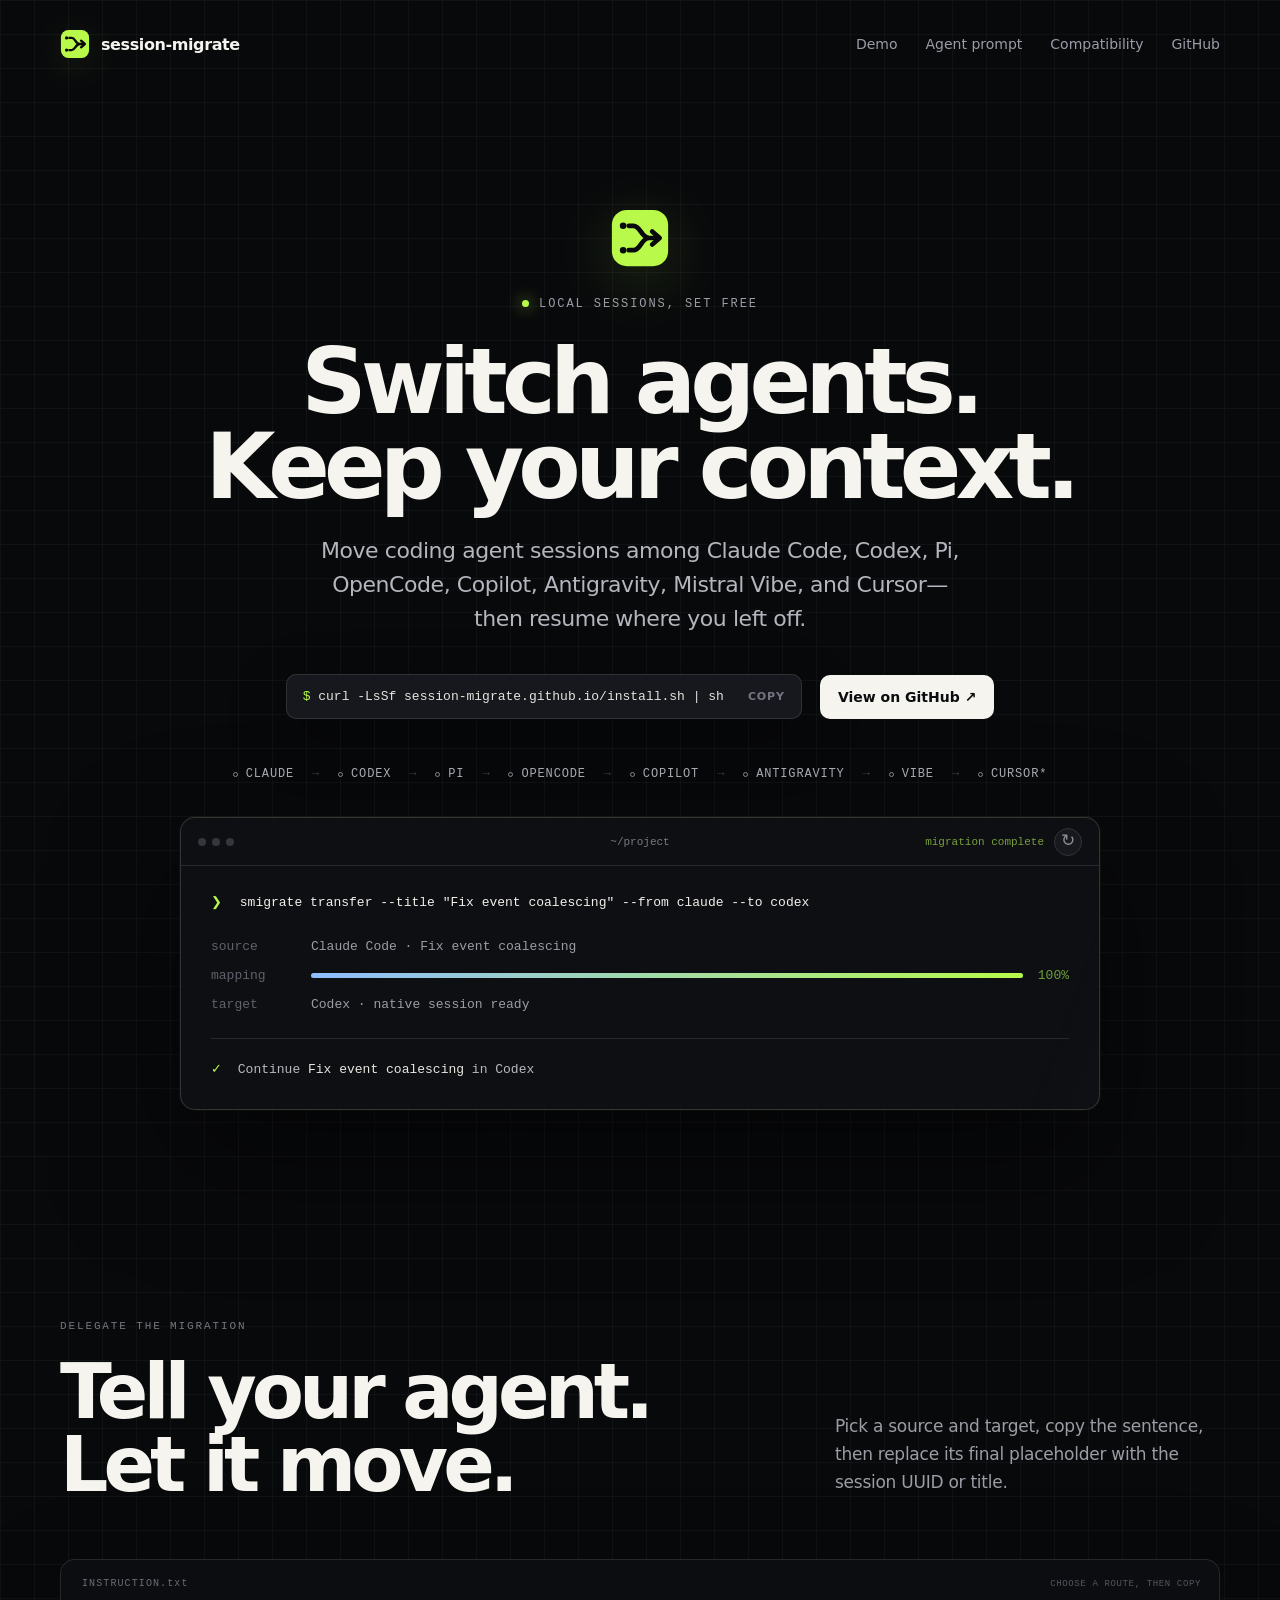
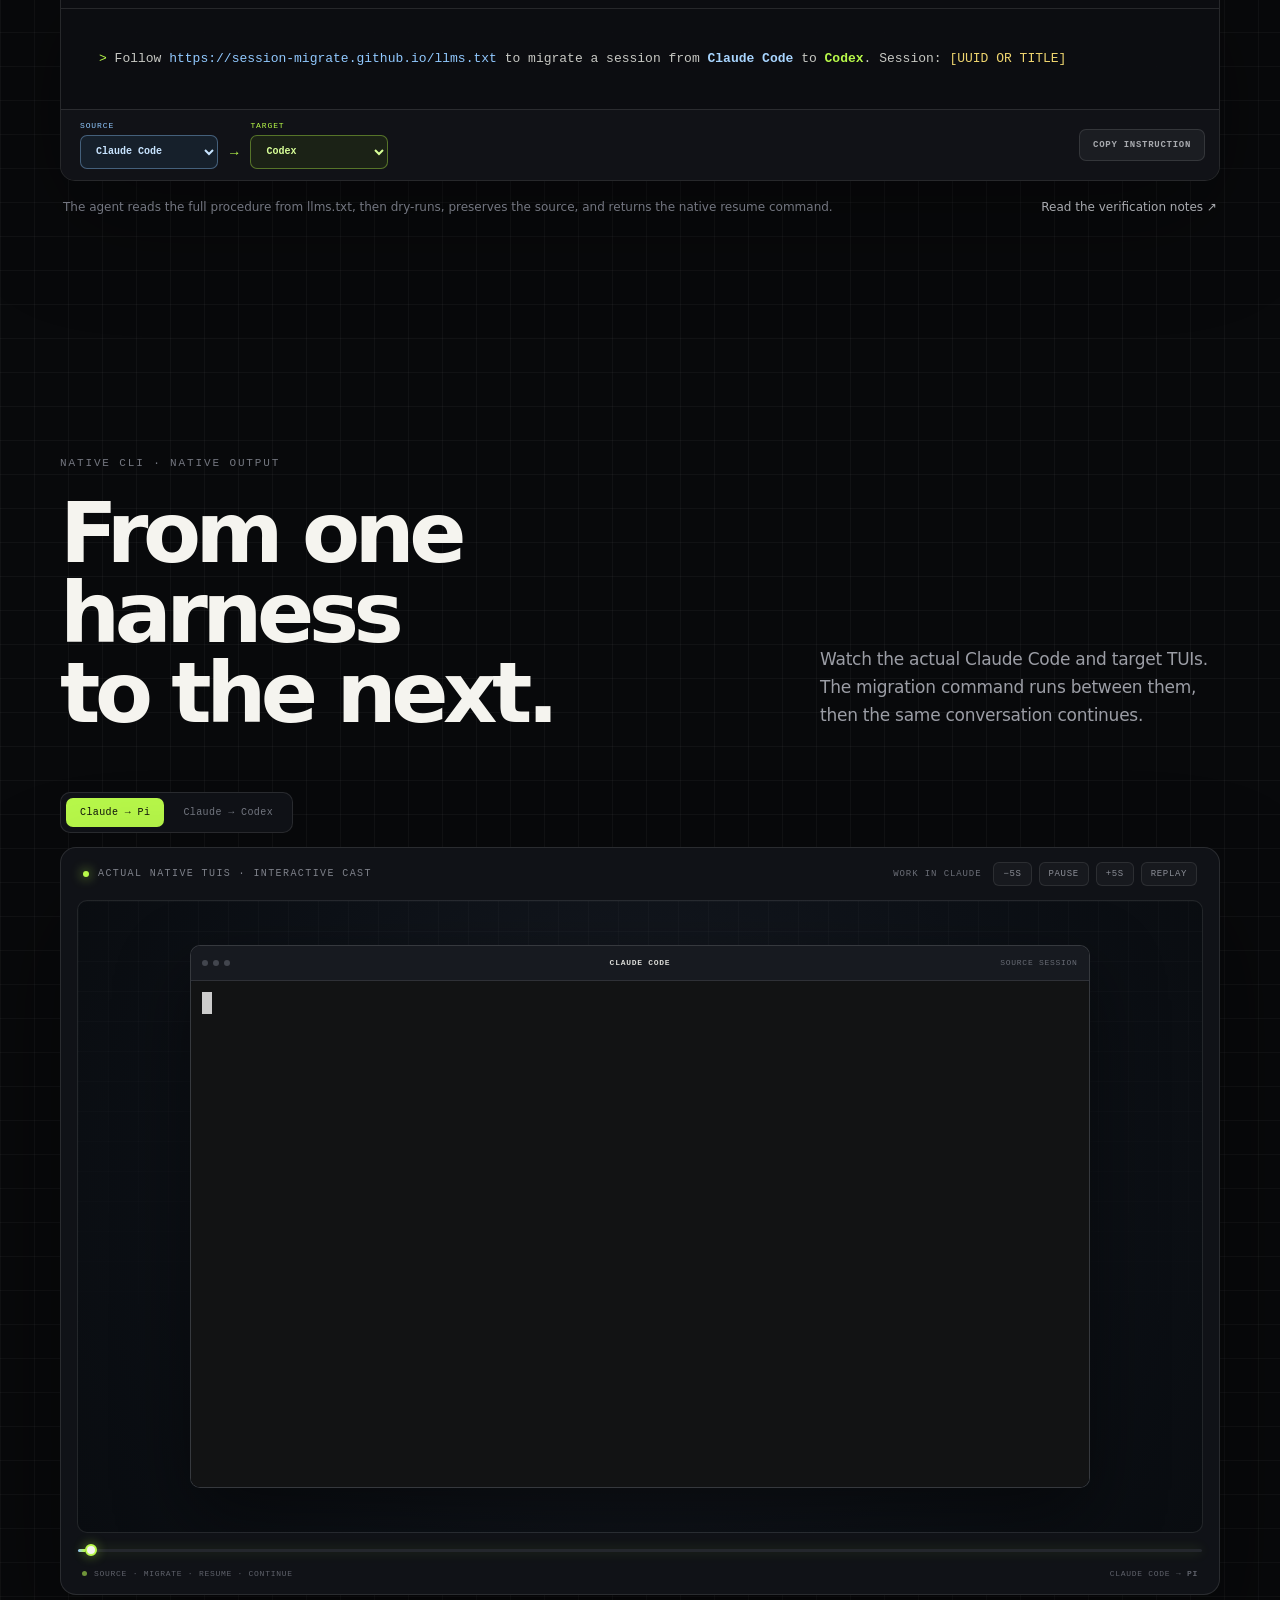
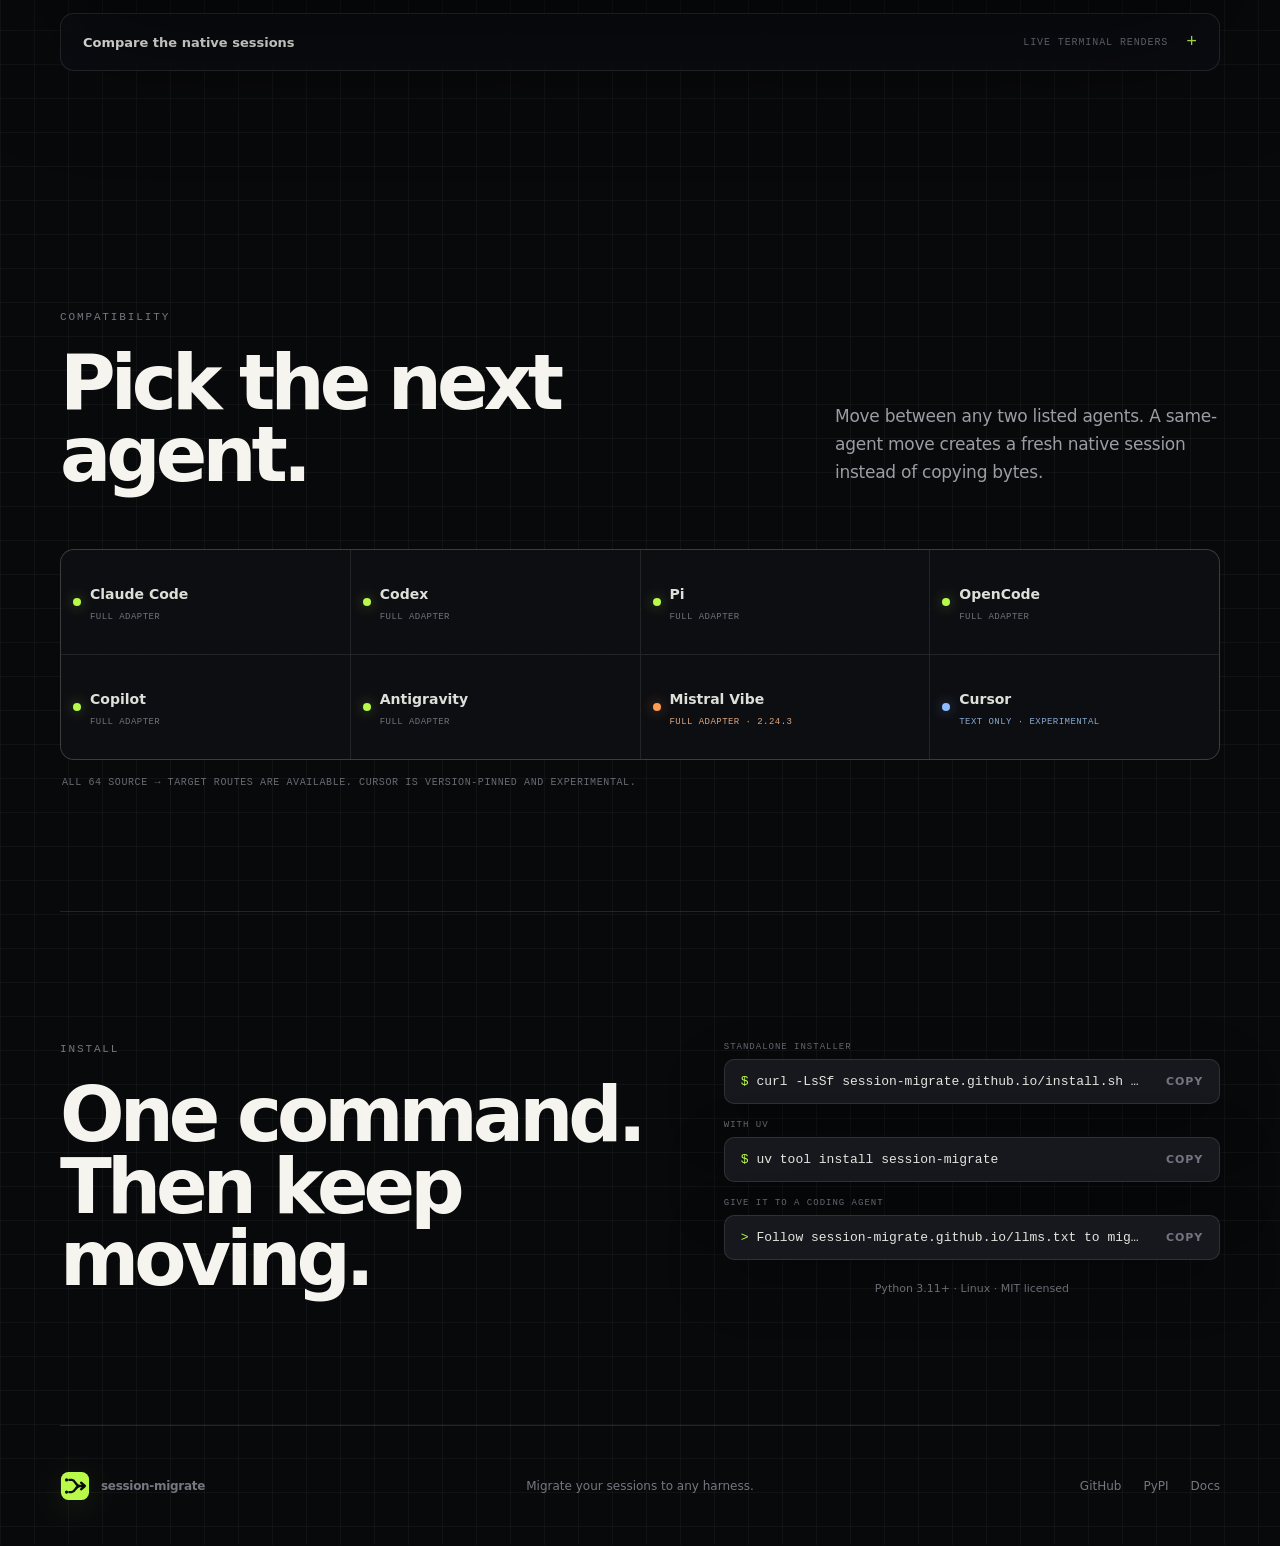
==== index.html @ 51d2fb51 "feat: replay named native migration demo" ====
<!doctype html>
<html lang="en">
  <head>
    <meta charset="utf-8">
    <meta name="viewport" content="width=device-width, initial-scale=1">
    <title>session-migrate — Migrate your sessions to any harness</title>
    <meta name="description" content="Move coding agent sessions among Claude Code, Codex, Pi, OpenCode, Copilot, Antigravity, Mistral Vibe, and Cursor.">
    <link rel="canonical" href="https://session-migrate.github.io/">
    <link rel="icon" href="/logo-mark.svg" type="image/svg+xml">
    <meta name="theme-color" content="#08090b">
    <meta property="og:type" content="website">
    <meta property="og:title" content="session-migrate — Migrate your sessions to any harness">
    <meta property="og:description" content="Move coding agent sessions among Claude Code, Codex, Pi, OpenCode, Copilot, Antigravity, Mistral Vibe, and Cursor.">
    <meta property="og:url" content="https://session-migrate.github.io/">
    <meta property="og:image" content="https://session-migrate.github.io/og-eight-harnesses.png">
    <meta property="og:image:width" content="1731">
    <meta property="og:image:height" content="909">
    <meta property="og:image:alt" content="Migrate sessions among Claude Code, Codex, Pi, OpenCode, Copilot, Antigravity, Mistral Vibe, and Cursor">
    <meta name="twitter:card" content="summary_large_image">
    <meta name="twitter:title" content="session-migrate — Migrate your sessions to any harness">
    <meta name="twitter:description" content="Move coding agent sessions among Claude Code, Codex, Pi, OpenCode, Copilot, Antigravity, Mistral Vibe, and Cursor.">
    <meta name="twitter:image" content="https://session-migrate.github.io/og-eight-harnesses.png">
    <meta name="twitter:image:alt" content="Migrate sessions among Claude Code, Codex, Pi, OpenCode, Copilot, Antigravity, Mistral Vibe, and Cursor">
    <link rel="stylesheet" href="/asciinema-player.css">
    <link rel="stylesheet" href="/styles.css">
  </head>
  <body>
    <main>
      <nav class="nav shell" aria-label="Main navigation">
        <a class="brand" href="#top" aria-label="session-migrate home"><img class="brand-mark" src="/logo-mark.svg" alt="" aria-hidden="true"><span>session-migrate</span></a>
        <div class="nav-links"><a href="#demo">Demo</a><a href="#agent-prompt">Agent prompt</a><a href="#compatibility">Compatibility</a><a href="https://github.com/xhluca/session-migrate">GitHub</a></div>
      </nav>

      <section class="hero shell" id="top">
        <img class="hero-logo" src="/logo-mark.svg" alt="" aria-hidden="true">
        <div class="eyebrow"><span></span> Local sessions, set free</div>
        <h1>Switch agents.<br>Keep your context.</h1>
        <p class="hero-copy">Move coding agent sessions among Claude Code, Codex, Pi, OpenCode, Copilot, Antigravity, Mistral Vibe, and Cursor—then resume where you left off.</p>
        <div class="hero-actions">
          <button class="copy-command" type="button" data-copy="curl -LsSf https://session-migrate.github.io/install.sh | sh"><code><span>$</span> curl -LsSf session-migrate.github.io/install.sh | sh</code><b>Copy</b></button>
          <a class="primary-link" href="https://github.com/xhluca/session-migrate">View on GitHub <span>↗</span></a>
        </div>
        <div class="agent-row" aria-label="Supported agents">
          <div class="agent"><span class="agent-dot"></span> Claude <span class="agent-arrow">→</span></div>
          <div class="agent"><span class="agent-dot"></span> Codex <span class="agent-arrow">→</span></div>
          <div class="agent"><span class="agent-dot"></span> Pi <span class="agent-arrow">→</span></div>
          <div class="agent"><span class="agent-dot"></span> OpenCode <span class="agent-arrow">→</span></div>
          <div class="agent"><span class="agent-dot"></span> Copilot <span class="agent-arrow">→</span></div>
          <div class="agent"><span class="agent-dot"></span> Antigravity <span class="agent-arrow">→</span></div>
          <div class="agent"><span class="agent-dot"></span> Vibe <span class="agent-arrow">→</span></div>
          <div class="agent"><span class="agent-dot"></span> Cursor*</div>
        </div>
        <div class="terminal" data-hero-terminal aria-label="Migrate Fix event coalescing from Claude Code to Codex">
          <div class="terminal-bar"><div class="window-dots"><i></i><i></i><i></i></div><span>~/project</span><div class="terminal-bar-actions"><span class="terminal-state">migration complete</span><button class="terminal-reset" type="button" aria-label="Replay the example migration" title="Replay" data-terminal-reset>↻</button></div></div>
          <div class="terminal-body">
            <p class="terminal-command"><span>❯</span> <i>smigrate transfer --title "Fix event coalescing" --from claude --to codex</i></p>
            <div class="terminal-output">
              <p><b>source</b><span>Claude Code · Fix event coalescing</span></p>
              <p><b>mapping</b><span class="progress"><i></i></span><em>100%</em></p>
              <p><b>target</b><span>Codex · native session ready</span></p>
            </div>
            <p class="terminal-success"><span>✓</span> Continue <strong>Fix event coalescing</strong> in Codex</p>
          </div>
        </div>
      </section>

      <section class="agent-prompt section shell" id="agent-prompt">
        <div class="section-heading horizontal"><div><p>DELEGATE THE MIGRATION</p><h2>Tell your agent.<br>Let it move.</h2></div><span>Pick a source and target, copy the sentence, then replace its final placeholder with the session UUID or title.</span></div>
        <div class="agent-prompt-card" data-agent-prompt>
          <div class="agent-prompt-bar"><span>INSTRUCTION.txt</span><em>Choose a route, then copy</em></div>
          <pre aria-live="polite"><code data-agent-prompt-output>Follow <span class="prompt-url">https://session-migrate.github.io/llms.txt</span> to migrate a session from <span class="prompt-source" data-agent-prompt-source-label>Claude Code</span> to <span class="prompt-target" data-agent-prompt-target-label>Codex</span>. Session: <span class="prompt-session">[UUID OR TITLE]</span></code></pre>
          <div class="agent-prompt-controls">
            <div class="agent-route" aria-label="Migration route">
              <label><span>Source</span><select class="source-select" data-agent-prompt-source aria-label="Source harness"><option value="claude" selected>Claude Code</option><option value="codex">Codex</option><option value="pi">Pi</option><option value="opencode">OpenCode</option><option value="copilot">Copilot</option><option value="antigravity">Antigravity</option><option value="vibe">Mistral Vibe</option><option value="cursor">Cursor</option></select></label>
              <i aria-hidden="true">→</i>
              <label><span>Target</span><select class="target-select" data-agent-prompt-target aria-label="Target harness"><option value="claude">Claude Code</option><option value="codex" selected>Codex</option><option value="pi">Pi</option><option value="opencode">OpenCode</option><option value="copilot">Copilot</option><option value="antigravity">Antigravity</option><option value="vibe">Mistral Vibe</option><option value="cursor">Cursor</option></select></label>
            </div>
            <button type="button" class="agent-prompt-copy" aria-label="Copy coding-agent instruction" data-agent-prompt-copy>Copy instruction</button>
          </div>
        </div>
        <p class="agent-prompt-note">The agent reads the full procedure from llms.txt, then dry-runs, preserves the source, and returns the native resume command.<a href="https://github.com/xhluca/session-migrate/blob/main/docs/coding-agent-instruction.md">Read the verification notes ↗</a></p>
      </section>

      <section class="section shell" id="demo">
        <div class="section-heading"><p>NATIVE CLI · NATIVE OUTPUT</p><h2>From one harness<br>to the next.</h2><span>Watch the actual Claude Code and target TUIs. The migration command runs between them, then the same conversation continues.</span></div>
        <div class="demo-target-toggle" role="group" aria-label="Choose demo target">
          <button type="button" class="is-active" aria-pressed="true" data-demo-target="pi">Claude → Pi</button>
          <button type="button" aria-pressed="false" data-demo-target="codex">Claude → Codex</button>
        </div>
        <figure class="trajectory-frame" data-target="pi" data-phase="source" data-trajectory>
          <div class="trajectory-topbar">
            <div class="trajectory-label"><i></i> ACTUAL NATIVE TUIS · INTERACTIVE CAST</div>
            <div class="trajectory-controls"><span data-demo-stage>Work in Claude</span><button type="button" data-trajectory-action="rewind" aria-label="Rewind the migration story by five seconds">−5s</button><button type="button" data-trajectory-action="pause" aria-label="Pause the migration story">Pause</button><button type="button" data-trajectory-action="forward" aria-label="Advance the migration story by five seconds">+5s</button><button type="button" data-trajectory-action="replay" aria-label="Replay the migration story">Replay</button></div>
          </div>
          <div class="handoff-viewport" aria-label="Claude Code session migrated to Pi and continued there" data-handoff-viewport>
            <div class="handoff-grid" data-phase="source" data-handoff-grid>
              <div class="native-window native-window-source">
                <div class="native-window-bar"><span class="native-window-dots"><i></i><i></i><i></i></span><b>Claude Code</b><em>source session</em></div>
                <div class="cast-mount" data-source-cast></div>
                <div class="context-limit" data-context-limit aria-live="polite"><b>Claude Code context window full</b><span>Continue this session in <i data-context-target>Pi</i></span></div>
                <div class="history-marker" data-anchored="false" aria-hidden="true"><span>shared history</span></div>
              </div>
              <div class="migration-window">
                <div class="native-window-bar"><span class="native-window-dots"><i></i><i></i><i></i></span><b>session-migrate</b><em data-migration-state>working</em></div>
                <div class="migration-body">
                  <p class="migration-command"><span>$</span> <span data-migration-command></span><i></i></p>
                  <div class="migration-output">
                    <p data-migration-scan><b>source</b><span>Claude Code session found</span></p>
                    <p data-migration-write><b>target</b><span><b data-demo-target-label>Pi</b> native session written</span></p>
                    <p class="migration-done" data-migration-done><b>✓</b><span>history continued · ready to resume</span></p>
                  </div>
                  <p class="migration-launch" data-migration-launch><span>→</span> <span data-migration-launch-command>Continue “Fix event coalescing” in Pi</span></p>
                </div>
              </div>
              <div class="native-window native-window-target">
                <div class="native-window-bar"><span class="native-window-dots"><i></i><i></i><i></i></span><b data-target-window-label>Pi</b><em>resumed session</em></div>
                <div class="cast-mount" data-target-cast></div>
                <div class="history-marker" data-anchored="false" aria-hidden="true"><span>shared history</span></div>
              </div>
              <div class="history-bridge" aria-hidden="true"><i></i><span>same history</span><i></i></div>
            </div>
          </div>
          <label class="trajectory-scrubber"><span class="sr-only">Migration story position</span><input type="range" min="0" max="50" step="0.1" value="0" aria-label="Seek through the migration story" data-trajectory-progress></label>
          <figcaption><span><i></i> source · migrate · resume · continue</span><em>Claude Code → <b data-demo-target-caption>Pi</b></em></figcaption>
        </figure>
        <details class="snapshots">
          <summary><span>Compare the native sessions</span><em>Live terminal renders</em></summary>
          <div class="snapshot-grid">
            <figure class="compare-terminal">
              <div class="native-window-bar"><span class="native-window-dots"><i></i><i></i><i></i></span><b>Claude Code</b><em>native session</em></div>
              <div class="cast-mount compare-cast" data-compare-source aria-label="Claude Code native terminal recording"></div>
              <figcaption>Before · Claude Code TUI</figcaption>
            </figure>
            <figure class="compare-terminal">
              <div class="native-window-bar"><span class="native-window-dots"><i></i><i></i><i></i></span><b data-compare-target-label>Pi</b><em>native session</em></div>
              <div class="cast-mount compare-cast" data-compare-target aria-label="Pi native terminal recording"></div>
              <figcaption data-demo-after-caption>After · Pi TUI</figcaption>
            </figure>
          </div>
        </details>
      </section>

      <section class="section shell" id="compatibility">
        <div class="section-heading horizontal"><div><p>COMPATIBILITY</p><h2>Pick the next agent.</h2></div><span>Move between any two listed agents. A same-agent move creates a fresh native session instead of copying bytes.</span></div>
        <div class="capability-list" aria-label="Supported coding agents">
          <article><i aria-hidden="true"></i><div><h3>Claude Code</h3><p>Full adapter</p></div></article>
          <article><i aria-hidden="true"></i><div><h3>Codex</h3><p>Full adapter</p></div></article>
          <article><i aria-hidden="true"></i><div><h3>Pi</h3><p>Full adapter</p></div></article>
          <article><i aria-hidden="true"></i><div><h3>OpenCode</h3><p>Full adapter</p></div></article>
          <article><i aria-hidden="true"></i><div><h3>Copilot</h3><p>Full adapter</p></div></article>
          <article><i aria-hidden="true"></i><div><h3>Antigravity</h3><p>Full adapter</p></div></article>
          <article class="vibe"><i aria-hidden="true"></i><div><h3>Mistral Vibe</h3><p>Full adapter · 2.24.3</p></div></article>
          <article class="experimental"><i aria-hidden="true"></i><div><h3>Cursor</h3><p>Text only · experimental</p></div></article>
        </div>
        <p class="capability-note">All 64 source → target routes are available. Cursor is version-pinned and experimental.</p>
      </section>

      <section class="install section shell" id="install">
        <div><p>INSTALL</p><h2>One command.<br>Then keep moving.</h2></div>
        <div class="install-commands">
          <div class="install-choice"><span>Standalone installer</span><button class="copy-command" type="button" data-copy="curl -LsSf https://session-migrate.github.io/install.sh | sh"><code><span>$</span> curl -LsSf session-migrate.github.io/install.sh | sh</code><b>Copy</b></button></div>
          <div class="install-choice"><span>With uv</span><button class="copy-command" type="button" data-copy="uv tool install session-migrate"><code><span>$</span> uv tool install session-migrate</code><b>Copy</b></button></div>
          <div class="install-choice"><span>Give it to a coding agent</span><button class="copy-command" type="button" data-copy="Follow https://session-migrate.github.io/llms.txt to migrate my session."><code><span>&gt;</span> Follow session-migrate.github.io/llms.txt to migrate my session.</code><b>Copy</b></button></div>
          <small>Python 3.11+ · Linux · MIT licensed</small>
        </div>
      </section>

      <footer class="footer shell"><a class="brand" href="#top"><img class="brand-mark" src="/logo-mark.svg" alt="" aria-hidden="true"><span>session-migrate</span></a><p>Migrate your sessions to any harness.</p><div><a href="https://github.com/xhluca/session-migrate">GitHub</a><a href="https://pypi.org/project/session-migrate/">PyPI</a><a href="https://github.com/xhluca/session-migrate/tree/main/docs">Docs</a></div></footer>
    </main>
    <script src="/asciinema-player.min.js" defer></script>
    <script src="/script.js" defer></script>
  </body>
</html>
---- asciinema-player.css ----
.ap-default-term-ff {
  --term-font-family: "Cascadia Code", "Source Code Pro", Menlo, Consolas, "DejaVu Sans Mono", monospace, "Symbols Nerd Font";
}
div.ap-wrapper {
  outline: none;
  height: 100%;
  display: flex;
  justify-content: center;
}
div.ap-wrapper .title-bar {
  display: none;
  top: -78px;
  transition: top 0.15s linear;
  position: absolute;
  left: 0;
  right: 0;
  box-sizing: content-box;
  font-size: 20px;
  line-height: 1em;
  padding: 15px;
  font-family: sans-serif;
  color: white;
  background-color: rgba(0, 0, 0, 0.8);
}
div.ap-wrapper .title-bar img {
  vertical-align: middle;
  height: 48px;
  margin-right: 16px;
}
div.ap-wrapper .title-bar a {
  color: white;
  text-decoration: underline;
}
div.ap-wrapper .title-bar a:hover {
  text-decoration: none;
}
div.ap-wrapper:fullscreen {
  background-color: #000;
  width: 100%;
  align-items: center;
}
div.ap-wrapper:fullscreen .title-bar {
  display: initial;
}
div.ap-wrapper:fullscreen.hud .title-bar {
  top: 0;
}
div.ap-wrapper div.ap-player {
  text-align: left;
  display: inline-block;
  padding: 0px;
  position: relative;
  box-sizing: content-box;
  overflow: hidden;
  max-width: 100%;
  border-radius: 4px;
  font-size: 15px;
  background-color: var(--term-color-background);
}
.ap-player {
  --term-color-foreground: #ffffff;
  --term-color-background: #000000;
  --term-color-0: var(--term-color-foreground);
  --term-color-1: var(--term-color-foreground);
  --term-color-2: var(--term-color-foreground);
  --term-color-3: var(--term-color-foreground);
  --term-color-4: var(--term-color-foreground);
  --term-color-5: var(--term-color-foreground);
  --term-color-6: var(--term-color-foreground);
  --term-color-7: var(--term-color-foreground);
  --term-color-8: var(--term-color-0);
  --term-color-9: var(--term-color-1);
  --term-color-10: var(--term-color-2);
  --term-color-11: var(--term-color-3);
  --term-color-12: var(--term-color-4);
  --term-color-13: var(--term-color-5);
  --term-color-14: var(--term-color-6);
  --term-color-15: var(--term-color-7);
}
div.ap-term {
  position: relative;
  font-family: var(--term-font-family);
  border-width: 0.75em;
  border-radius: 0;
  border-style: solid;
  border-color: var(--term-color-background);
  box-sizing: content-box;
}
div.ap-term canvas {
  position: absolute;
  inset: 0;
  display: block;
  width: 100%;
  height: 100%;
}
div.ap-term svg.ap-term-symbols {
  position: absolute;
  inset: 0;
  display: block;
  width: 100%;
  height: 100%;
  overflow: hidden;
  pointer-events: none;
}
div.ap-term svg.ap-term-symbols use {
  color: var(--term-color-foreground);
}
div.ap-term svg.ap-term-symbols:not(.ap-blink) .ap-blink {
  opacity: 0;
}
div.ap-term pre.ap-term-text {
  position: absolute;
  inset: 0;
  box-sizing: content-box;
  overflow: hidden;
  padding: 0;
  margin: 0px;
  display: block;
  white-space: pre;
  word-wrap: normal;
  word-break: normal;
  cursor: text;
  color: var(--term-color-foreground);
  outline: none;
  line-height: var(--term-line-height);
  font-family: inherit;
  font-size: inherit;
  font-variant-ligatures: none;
  border: 0;
  border-radius: 0;
  background-color: transparent !important;
}
pre.ap-term-text .ap-line {
  display: block;
  width: 100%;
  height: var(--term-line-height);
  position: absolute;
  top: calc(100% * var(--row) / var(--term-rows));
  letter-spacing: normal;
  overflow: hidden;
}
pre.ap-term-text .ap-line span {
  position: absolute;
  left: calc(100% * var(--offset) / var(--term-cols));
  padding: 0;
  display: inline-block;
  height: 100%;
}
pre.ap-term-text:not(.ap-blink) .ap-line .ap-blink {
  color: transparent;
  border-color: transparent;
}
pre.ap-term-text .ap-bold {
  font-weight: bold;
}
pre.ap-term-text .ap-faint {
  opacity: 0.5;
}
pre.ap-term-text .ap-underline {
  text-decoration: underline;
}
pre.ap-term-text .ap-italic {
  font-style: italic;
}
pre.ap-term-text .ap-strike {
  text-decoration: line-through;
}
.ap-line span {
  color: var(--term-color-foreground);
}
div.ap-player div.ap-control-bar {
  width: 100%;
  height: 32px;
  display: flex;
  justify-content: space-between;
  align-items: stretch;
  color: var(--term-color-foreground);
  box-sizing: content-box;
  line-height: 1;
  position: absolute;
  bottom: 0;
  left: 0;
  opacity: 0;
  transition: opacity 0.15s linear;
  user-select: none;
  border-top: 2px solid color-mix(in oklab, var(--term-color-background) 80%, var(--term-color-foreground));
  z-index: 30;
}
div.ap-player div.ap-control-bar * {
  box-sizing: inherit;
}
div.ap-control-bar svg.ap-icon path {
  fill: var(--term-color-foreground);
}
div.ap-control-bar button.ap-button {
  display: flex;
  flex: 0 0 auto;
  cursor: pointer;
  appearance: none;
  -webkit-appearance: none;
  background: transparent;
  border: 0;
  margin: 0;
  padding: 0;
  color: inherit;
  font: inherit;
  line-height: inherit;
}
div.ap-control-bar button.ap-playback-button {
  width: 12px;
  height: 12px;
  padding: 10px;
  margin: 0 0 0 2px;
}
div.ap-control-bar button.ap-playback-button svg {
  height: 12px;
  width: 12px;
}
div.ap-control-bar span.ap-timer {
  display: flex;
  flex: 0 0 auto;
  min-width: 50px;
  margin: 0 10px;
  height: 100%;
  text-align: center;
  font-size: 13px;
  line-height: 100%;
  cursor: default;
}
div.ap-control-bar span.ap-timer span {
  font-family: var(--term-font-family);
  font-size: inherit;
  font-weight: 600;
  margin: auto;
}
div.ap-control-bar span.ap-timer .ap-time-remaining {
  display: none;
}
div.ap-control-bar span.ap-timer:hover .ap-time-elapsed {
  display: none;
}
div.ap-control-bar span.ap-timer:hover .ap-time-remaining {
  display: flex;
}
div.ap-control-bar .ap-progressbar {
  display: block;
  flex: 1 1 auto;
  height: 100%;
  padding: 0 10px;
}
div.ap-control-bar .ap-progressbar .ap-bar {
  display: block;
  position: relative;
  cursor: default;
  height: 100%;
  font-size: 0;
}
div.ap-control-bar .ap-progressbar .ap-bar .ap-gutter {
  display: block;
  position: absolute;
  top: 15px;
  left: 0;
  right: 0;
  height: 3px;
}
div.ap-control-bar .ap-progressbar .ap-bar .ap-gutter-empty {
  background-color: color-mix(in oklab, var(--term-color-foreground) 20%, var(--term-color-background));
}
div.ap-control-bar .ap-progressbar .ap-bar .ap-gutter-full {
  width: 100%;
  transform-origin: left center;
  background-color: var(--term-color-foreground);
  border-radius: 3px;
}
div.ap-control-bar.ap-seekable .ap-progressbar .ap-bar {
  cursor: pointer;
}
div.ap-control-bar button.ap-fullscreen-button {
  width: 14px;
  height: 14px;
  padding: 9px;
  margin: 0 2px 0 4px;
}
div.ap-control-bar button.ap-fullscreen-button svg {
  width: 14px;
  height: 14px;
}
div.ap-control-bar button.ap-fullscreen-button svg.ap-icon-fullscreen-on {
  display: inline;
}
div.ap-control-bar button.ap-fullscreen-button svg.ap-icon-fullscreen-off {
  display: none;
}
div.ap-control-bar button.ap-fullscreen-button .ap-tooltip {
  right: 5px;
  left: initial;
  transform: none;
}
div.ap-control-bar button.ap-kbd-button {
  height: 14px;
  padding: 9px;
  margin: 0 0 0 4px;
}
div.ap-control-bar button.ap-kbd-button svg {
  width: 26px;
  height: 14px;
}
div.ap-control-bar button.ap-kbd-button .ap-tooltip {
  right: 5px;
  left: initial;
  transform: none;
}
div.ap-control-bar button.ap-speaker-button {
  width: 19px;
  padding: 6px 9px;
  margin: 0 0 0 4px;
  position: relative;
}
div.ap-control-bar button.ap-speaker-button svg {
  width: 19px;
}
div.ap-control-bar button.ap-speaker-button .ap-tooltip {
  left: -50%;
  transform: none;
}
div.ap-wrapper.ap-hud .ap-control-bar {
  opacity: 1;
}
div.ap-wrapper:fullscreen button.ap-fullscreen-button svg.ap-icon-fullscreen-on {
  display: none;
}
div.ap-wrapper:fullscreen button.ap-fullscreen-button svg.ap-icon-fullscreen-off {
  display: inline;
}
span.ap-progressbar span.ap-marker-container {
  display: block;
  top: 0;
  bottom: 0;
  width: 21px;
  position: absolute;
  margin-left: -10px;
}
span.ap-marker-container span.ap-marker {
  display: block;
  top: 13px;
  bottom: 12px;
  left: 7px;
  right: 7px;
  background-color: color-mix(in oklab, var(--term-color-foreground) 33%, var(--term-color-background));
  position: absolute;
  transition: top 0.1s, bottom 0.1s, left 0.1s, right 0.1s, background-color 0.1s;
  border-radius: 50%;
}
span.ap-marker-container span.ap-marker.ap-marker-past {
  background-color: var(--term-color-foreground);
}
span.ap-marker-container span.ap-marker:hover,
span.ap-marker-container:hover span.ap-marker {
  background-color: var(--term-color-foreground);
  top: 11px;
  bottom: 10px;
  left: 5px;
  right: 5px;
}
.ap-tooltip-container span.ap-tooltip {
  visibility: hidden;
  background-color: var(--term-color-foreground);
  color: var(--term-color-background);
  font-family: var(--term-font-family);
  font-weight: bold;
  text-align: center;
  padding: 0 0.5em;
  border-radius: 4px;
  position: absolute;
  z-index: 1;
  white-space: nowrap;
  /* Prevents the text from wrapping and makes sure the tooltip width adapts to the text length */
  font-size: 13px;
  line-height: 2em;
  bottom: 100%;
  left: 50%;
  transform: translateX(-50%);
}
.ap-tooltip-container:hover span.ap-tooltip {
  visibility: visible;
}
.ap-player .ap-overlay {
  z-index: 10;
  background-repeat: no-repeat;
  background-position: center;
  position: absolute;
  top: 0;
  left: 0;
  right: 0;
  bottom: 0;
  display: flex;
  justify-content: center;
  align-items: center;
}
.ap-player .ap-overlay-start {
  cursor: pointer;
}
.ap-player .ap-overlay-start .ap-play-button {
  font-size: 0px;
  position: absolute;
  left: 0;
  top: 0;
  right: 0;
  bottom: 0;
  text-align: center;
  color: white;
  height: 80px;
  max-height: 66%;
  margin: auto;
}
.ap-player .ap-overlay-start .ap-play-button div {
  height: 100%;
}
.ap-player .ap-overlay-start .ap-play-button div span {
  height: 100%;
  display: block;
}
.ap-player .ap-overlay-start .ap-play-button div span svg {
  height: 100%;
  display: inline-block;
}
.ap-player .ap-overlay-start .ap-play-button svg {
  filter: drop-shadow(0px 0px 5px rgba(0, 0, 0, 0.4));
}
.ap-player .ap-overlay-loading .ap-loader {
  width: 48px;
  height: 48px;
  border-radius: 50%;
  display: inline-block;
  position: relative;
  border: 10px solid;
  border-color: rgba(255, 255, 255, 0.3) rgba(255, 255, 255, 0.5) rgba(255, 255, 255, 0.7) #ffffff;
  border-color: color-mix(in srgb, var(--term-color-foreground) 30%, var(--term-color-background)) color-mix(in srgb, var(--term-color-foreground) 50%, var(--term-color-background)) color-mix(in srgb, var(--term-color-foreground) 70%, var(--term-color-background)) color-mix(in srgb, var(--term-color-foreground) 100%, var(--term-color-background));
  box-sizing: border-box;
  animation: ap-loader-rotation 1s linear infinite;
}
.ap-player .ap-overlay-info {
  background-color: var(--term-color-background);
}
.ap-player .ap-overlay-info span {
  font-family: var(--term-font-family);
  font-size: 2em;
  font-weight: bold;
  color: var(--term-color-background);
  background-color: var(--term-color-foreground);
  padding: 0.5em 0.75em;
  text-transform: uppercase;
}
.ap-player .ap-overlay-keystrokes {
  position: absolute;
  top: auto;
  left: auto;
  right: 20px;
  bottom: var(--ap-keystrokes-bottom);
  z-index: 20;
  width: auto;
  height: auto;
  font-size: 18px;
  text-align: right;
  padding: 0;
  display: flex;
  justify-content: flex-end;
  align-items: center;
  gap: 0.35em;
  pointer-events: none;
}
.ap-player .ap-overlay-keystrokes .ap-keystroke-pill {
  font-family: var(--term-font-family);
  font-size: inherit;
  opacity: 1;
  transition: opacity 80ms ease;
}
.ap-player .ap-overlay-keystrokes .ap-keystroke-pill kbd {
  display: inline-flex;
  justify-content: center;
  min-width: 1.2em;
  color: var(--term-color-background);
  background-color: var(--term-color-foreground);
  padding: 0.3em 0.5em;
  border-radius: 0.2em;
  font-family: inherit;
  font-size: 0.85em;
  font-weight: 600;
  border: none;
  margin: 0;
}
.ap-player .ap-overlay-keystrokes .ap-keystroke-pill.fading {
  opacity: 0;
  transition: opacity 700ms ease;
}
.ap-player .ap-overlay-help {
  background-color: rgba(0, 0, 0, 0.8);
  container-type: inline-size;
}
.ap-player .ap-overlay-help > div {
  font-family: var(--term-font-family);
  max-width: 85%;
  max-height: 85%;
  font-size: 18px;
  color: var(--term-color-foreground);
  box-sizing: border-box;
  margin-bottom: 32px;
}
.ap-player .ap-overlay-help > div div {
  padding: calc(min(4cqw, 40px));
  font-size: calc(min(1.9cqw, 18px));
  background-color: var(--term-color-background);
  border: 1px solid color-mix(in oklab, var(--term-color-background) 90%, var(--term-color-foreground));
  border-radius: 6px;
}
.ap-player .ap-overlay-help > div div p {
  font-weight: bold;
  margin: 0 0 2em 0;
}
.ap-player .ap-overlay-help > div div ul {
  list-style: none;
  padding: 0;
}
.ap-player .ap-overlay-help > div div ul li {
  margin: 0 0 0.75em 0;
}
.ap-player .ap-overlay-help > div div kbd {
  color: var(--term-color-background);
  background-color: var(--term-color-foreground);
  padding: 0.2em 0.5em;
  border-radius: 0.2em;
  font-family: inherit;
  font-size: 0.85em;
  border: none;
  margin: 0;
}
.ap-player .ap-overlay-error span {
  font-size: 8em;
}
.ap-player .slide-enter-active {
  transition: opacity 0.2s;
}
.ap-player .slide-enter-active.ap-was-playing {
  transition: top 0.2s ease-out, opacity 0.2s;
}
.ap-player .slide-exit-active {
  transition: top 0.2s ease-in, opacity 0.2s;
}
.ap-player .slide-enter {
  top: -50%;
  opacity: 0;
}
.ap-player .slide-enter-to {
  top: 0%;
}
.ap-player .slide-enter,
.ap-player .slide-enter-to,
.ap-player .slide-exit,
.ap-player .slide-exit-to {
  bottom: auto;
  height: 100%;
}
.ap-player .slide-exit {
  top: 0%;
}
.ap-player .slide-exit-to {
  top: -50%;
  opacity: 0;
}
@keyframes ap-loader-rotation {
  0% {
    transform: rotate(0deg);
  }
  100% {
    transform: rotate(360deg);
  }
}
.asciinema-player-theme-asciinema {
  --term-color-foreground: #cccccc;
  --term-color-background: #121314;
  --term-color-0: #000000;
  --term-color-1: #dd3c69;
  --term-color-2: #4ebf22;
  --term-color-3: #ddaf3c;
  --term-color-4: #26b0d7;
  --term-color-5: #b954e1;
  --term-color-6: #54e1b9;
  --term-color-7: #d9d9d9;
  --term-color-8: #4d4d4d;
  --term-color-9: #dd3c69;
  --term-color-10: #4ebf22;
  --term-color-11: #ddaf3c;
  --term-color-12: #26b0d7;
  --term-color-13: #b954e1;
  --term-color-14: #54e1b9;
  --term-color-15: #ffffff;
}
/*
  Based on Dracula: https://draculatheme.com
 */
.asciinema-player-theme-dracula {
  --term-color-foreground: #f8f8f2;
  --term-color-background: #282a36;
  --term-color-0: #21222c;
  --term-color-1: #ff5555;
  --term-color-2: #50fa7b;
  --term-color-3: #f1fa8c;
  --term-color-4: #bd93f9;
  --term-color-5: #ff79c6;
  --term-color-6: #8be9fd;
  --term-color-7: #f8f8f2;
  --term-color-8: #6272a4;
  --term-color-9: #ff6e6e;
  --term-color-10: #69ff94;
  --term-color-11: #ffffa5;
  --term-color-12: #d6acff;
  --term-color-13: #ff92df;
  --term-color-14: #a4ffff;
  --term-color-15: #ffffff;
}
/* Based on Monokai from base16 collection - https://github.com/chriskempson/base16 */
.asciinema-player-theme-monokai {
  --term-color-foreground: #f8f8f2;
  --term-color-background: #272822;
  --term-color-0: #272822;
  --term-color-1: #f92672;
  --term-color-2: #a6e22e;
  --term-color-3: #f4bf75;
  --term-color-4: #66d9ef;
  --term-color-5: #ae81ff;
  --term-color-6: #a1efe4;
  --term-color-7: #f8f8f2;
  --term-color-8: #75715e;
  --term-color-15: #f9f8f5;
}
/*
  Based on Nord: https://github.com/arcticicestudio/nord
  Via: https://github.com/neilotoole/asciinema-theme-nord
 */
.asciinema-player-theme-nord {
  --term-color-foreground: #eceff4;
  --term-color-background: #2e3440;
  --term-color-0: #3b4252;
  --term-color-1: #bf616a;
  --term-color-2: #a3be8c;
  --term-color-3: #ebcb8b;
  --term-color-4: #81a1c1;
  --term-color-5: #b48ead;
  --term-color-6: #88c0d0;
  --term-color-7: #eceff4;
}
.asciinema-player-theme-seti {
  --term-color-foreground: #cacecd;
  --term-color-background: #111213;
  --term-color-0: #323232;
  --term-color-1: #c22832;
  --term-color-2: #8ec43d;
  --term-color-3: #e0c64f;
  --term-color-4: #43a5d5;
  --term-color-5: #8b57b5;
  --term-color-6: #8ec43d;
  --term-color-7: #eeeeee;
  --term-color-15: #ffffff;
}
/*
  Based on Solarized Dark: https://ethanschoonover.com/solarized/
 */
.asciinema-player-theme-solarized-dark {
  --term-color-foreground: #839496;
  --term-color-background: #002b36;
  --term-color-0: #073642;
  --term-color-1: #dc322f;
  --term-color-2: #859900;
  --term-color-3: #b58900;
  --term-color-4: #268bd2;
  --term-color-5: #d33682;
  --term-color-6: #2aa198;
  --term-color-7: #eee8d5;
  --term-color-8: #002b36;
  --term-color-9: #cb4b16;
  --term-color-10: #586e75;
  --term-color-11: #657b83;
  --term-color-12: #839496;
  --term-color-13: #6c71c4;
  --term-color-14: #93a1a1;
  --term-color-15: #fdf6e3;
}
/*
  Based on Solarized Light: https://ethanschoonover.com/solarized/
 */
.asciinema-player-theme-solarized-light {
  --term-color-foreground: #657b83;
  --term-color-background: #fdf6e3;
  --term-color-0: #073642;
  --term-color-1: #dc322f;
  --term-color-2: #859900;
  --term-color-3: #b58900;
  --term-color-4: #268bd2;
  --term-color-5: #d33682;
  --term-color-6: #2aa198;
  --term-color-7: #eee8d5;
  --term-color-8: #002b36;
  --term-color-9: #cb4b16;
  --term-color-10: #586e75;
  --term-color-11: #657c83;
  --term-color-12: #839496;
  --term-color-13: #6c71c4;
  --term-color-14: #93a1a1;
  --term-color-15: #fdf6e3;
}
.asciinema-player-theme-solarized-light .ap-overlay-start .ap-play-button svg .ap-play-btn-fill {
  fill: var(--term-color-1);
}
.asciinema-player-theme-solarized-light .ap-overlay-start .ap-play-button svg .ap-play-btn-stroke {
  stroke: var(--term-color-1);
}
/*
  Based on Tango: https://en.wikipedia.org/wiki/Tango_Desktop_Project
 */
.asciinema-player-theme-tango {
  --term-color-foreground: #cccccc;
  --term-color-background: #121314;
  --term-color-0: #000000;
  --term-color-1: #cc0000;
  --term-color-2: #4e9a06;
  --term-color-3: #c4a000;
  --term-color-4: #3465a4;
  --term-color-5: #75507b;
  --term-color-6: #06989a;
  --term-color-7: #d3d7cf;
  --term-color-8: #555753;
  --term-color-9: #ef2929;
  --term-color-10: #8ae234;
  --term-color-11: #fce94f;
  --term-color-12: #729fcf;
  --term-color-13: #ad7fa8;
  --term-color-14: #34e2e2;
  --term-color-15: #eeeeec;
}
/*
  Based on gruvbox: https://github.com/morhetz/gruvbox
 */
.asciinema-player-theme-gruvbox-dark {
  --term-color-foreground: #fbf1c7;
  --term-color-background: #282828;
  --term-color-0: #282828;
  --term-color-1: #cc241d;
  --term-color-2: #98971a;
  --term-color-3: #d79921;
  --term-color-4: #458588;
  --term-color-5: #b16286;
  --term-color-6: #689d6a;
  --term-color-7: #a89984;
  --term-color-8: #7c6f65;
  --term-color-9: #fb4934;
  --term-color-10: #b8bb26;
  --term-color-11: #fabd2f;
  --term-color-12: #83a598;
  --term-color-13: #d3869b;
  --term-color-14: #8ec07c;
  --term-color-15: #fbf1c7;
}
---- styles.css ----
:root {
  --font-geist-sans: Inter, ui-sans-serif, system-ui, -apple-system, BlinkMacSystemFont, "Segoe UI", sans-serif;
  --font-geist-mono: "SFMono-Regular", Consolas, "Liberation Mono", monospace;
  --ink: #f5f4ef;
  --muted: #9a9ca8;
  --line: rgba(255,255,255,.11);
  --panel: #111216;
  --lime: #b8f94a;
  --blue: #8dbdff;
}

* { box-sizing: border-box; }
html { scroll-behavior: smooth; }
body {
  margin: 0;
  color: var(--ink);
  background:
    linear-gradient(rgba(255,255,255,.035) 1px, transparent 1px),
    linear-gradient(90deg, rgba(255,255,255,.035) 1px, transparent 1px),
    #08090b;
  background-size: 34px 34px;
  font-family: var(--font-geist-sans), system-ui, sans-serif;
}
a { color: inherit; text-decoration: none; }
button { font: inherit; }
.shell { width: min(1160px, calc(100% - 48px)); margin: 0 auto; }

.nav { height: 88px; display: flex; align-items: center; justify-content: space-between; }
.brand { display: flex; align-items: center; gap: 11px; font-weight: 650; letter-spacing: -.025em; }
.brand-mark { display: block; width: 30px; height: 30px; filter: drop-shadow(0 7px 18px rgba(184,249,74,.13)); }
.nav-links { display: flex; gap: 28px; color: var(--muted); font-size: 14px; }
.nav-links a:hover { color: var(--ink); }

.hero { padding: 120px 0 90px; text-align: center; }
.hero-logo { display: block; width: 60px; height: 60px; margin: 0 auto 24px; filter: drop-shadow(0 14px 32px rgba(184,249,74,.18)); }
.eyebrow { display: inline-flex; gap: 10px; align-items: center; color: var(--muted); font-family: var(--font-geist-mono), monospace; font-size: 12px; text-transform: uppercase; letter-spacing: .16em; }
.eyebrow span { width: 7px; height: 7px; background: var(--lime); border-radius: 50%; box-shadow: 0 0 16px var(--lime); }
h1 { margin: 28px auto 24px; max-width: 1100px; font-size: clamp(58px, 7.1vw, 96px); line-height: .94; letter-spacing: -.064em; font-weight: 610; }
.hero-copy { width: min(650px, 100%); margin: 0 auto; color: #b4b5bd; font-size: clamp(18px, 2vw, 22px); line-height: 1.55; letter-spacing: -.02em; }
.hero-actions { display: flex; justify-content: center; align-items: center; gap: 18px; margin: 38px 0 48px; }
.copy-command { display: flex; align-items: center; justify-content: space-between; gap: 24px; min-width: 320px; padding: 14px 16px; color: #e4e4df; background: #16181d; border: 1px solid var(--line); border-radius: 10px; box-shadow: 0 18px 60px rgba(0,0,0,.32); cursor: pointer; }
.copy-command code { min-width: 0; overflow: hidden; text-overflow: ellipsis; font: 13px var(--font-geist-mono), monospace; white-space: nowrap; }
.copy-command code span { color: var(--lime); }
.copy-command b { flex: 0 0 auto; color: #737680; font-size: 11px; font-weight: 550; text-transform: uppercase; letter-spacing: .08em; }
.copy-command:hover { border-color: rgba(184,249,74,.38); }
.copy-command:hover b { color: var(--lime); }
.primary-link { padding: 14px 18px; background: var(--ink); color: #0b0c0e; border-radius: 10px; font-weight: 650; font-size: 14px; }

.agent-row { display: flex; flex-wrap: wrap; justify-content: center; align-items: center; gap: 14px 18px; margin: 0 auto 36px; max-width: 980px; color: #aeafb6; font-family: var(--font-geist-mono), monospace; font-size: 12px; text-transform: uppercase; letter-spacing: .07em; }
.agent { display: flex; align-items: center; gap: 8px; white-space: nowrap; }
.agent-dot { width: 5px; height: 5px; border: 1px solid #888b92; border-radius: 50%; }
.agent-arrow { margin-left: 10px; color: #41434a; }

.terminal { position: relative; width: min(920px, 100%); margin: 0 auto; overflow: hidden; text-align: left; background: rgba(15,16,20,.94); border: 1px solid rgba(255,255,255,.15); border-radius: 15px; box-shadow: 0 48px 120px rgba(0,0,0,.5), 0 0 0 1px rgba(184,249,74,.04); }
.terminal::after { position: absolute; inset: 0; pointer-events: none; content: ""; background: linear-gradient(110deg, transparent 20%, rgba(255,255,255,.03) 45%, transparent 70%); animation: scan 5s linear 1 both; }
.terminal-bar { height: 48px; display: grid; grid-template-columns: 1fr auto 1fr; align-items: center; padding: 0 17px; border-bottom: 1px solid var(--line); color: #777a83; font: 11px var(--font-geist-mono), monospace; }
.window-dots { display: flex; gap: 6px; }
.window-dots i { width: 8px; height: 8px; background: #33363d; border-radius: 50%; }
.terminal-bar-actions { display: flex; justify-self: end; align-items: center; gap: 10px; }
.terminal-state { color: #789f3c; opacity: 0; animation: terminal-fade .35s ease 5.5s forwards; }
.terminal-reset { position: relative; z-index: 2; display: grid; width: 28px; height: 28px; padding: 0; place-items: center; color: #8b8e96; background: #17191e; border: 1px solid #30333b; border-radius: 50%; cursor: pointer; font: 17px/1 var(--font-geist-mono), monospace; transition: color .2s ease, border-color .2s ease, transform .35s ease; }
.terminal-reset:hover { color: var(--lime); border-color: rgba(184,249,74,.42); transform: rotate(-40deg); }
.terminal-reset:focus-visible { outline: 2px solid var(--lime); outline-offset: 2px; }
.terminal-body { padding: 26px 30px 29px; font: 13px/1.65 var(--font-geist-mono), monospace; }
.terminal-body p { margin: 0; }
.terminal-command { color: #f1f0eb; }
.terminal-command > span { color: var(--lime); margin-right: 10px; }
.terminal-command > i { display: inline-block; width: 0; overflow: hidden; vertical-align: bottom; white-space: nowrap; font-style: normal; animation: terminal-type 2.8s steps(78, end) .35s forwards; }
.terminal-output { display: grid; gap: 8px; margin: 22px 0; color: #9a9da6; }
.terminal-output p { display: grid; grid-template-columns: 85px 1fr auto; gap: 15px; align-items: center; }
.terminal-output p { opacity: 0; transform: translateY(5px); animation: terminal-fade .3s ease forwards; }
.terminal-output p:nth-child(1) { animation-delay: 3.35s; }
.terminal-output p:nth-child(2) { animation-delay: 3.75s; }
.terminal-output p:nth-child(3) { animation-delay: 5.15s; }
.terminal-output b { color: #5f626b; font-weight: 500; }
.terminal-output em { color: #6e9f39; font-style: normal; }
.progress { height: 5px; overflow: hidden; background: #24272d; border-radius: 8px; }
.progress i { display: block; width: 100%; height: 100%; background: linear-gradient(90deg, var(--blue), var(--lime)); transform: scaleX(0); transform-origin: left; animation: progress 1.35s cubic-bezier(.65,0,.35,1) 3.8s forwards; }
.terminal-success { padding-top: 20px; border-top: 1px solid var(--line); color: #b8bac1; opacity: 0; transform: translateY(5px); animation: terminal-fade .35s ease 5.5s forwards; }
.terminal-success > span { color: var(--lime); margin-right: 8px; }
.terminal-success strong { color: #e8e7e1; font-weight: 500; }

.agent-prompt { padding-bottom: 20px; }
.agent-prompt-card { overflow: hidden; background: rgba(13,14,18,.96); border: 1px solid var(--line); border-radius: 15px; box-shadow: 0 42px 110px rgba(0,0,0,.32); }
.agent-prompt-bar { min-height: 49px; display: flex; align-items: center; justify-content: space-between; padding: 0 18px 0 21px; color: #696c75; border-bottom: 1px solid var(--line); font: 10px var(--font-geist-mono), monospace; letter-spacing: .11em; }
.agent-prompt-bar em { color: #545760; font-size: 9px; font-style: normal; letter-spacing: .07em; text-transform: uppercase; }
.agent-prompt-card pre { margin: 0; padding: clamp(22px, 4vw, 38px); overflow-x: auto; color: #c7c8c3; white-space: pre-wrap; word-break: break-word; font: 13px/1.85 var(--font-geist-mono), monospace; }
.agent-prompt-card code::before { color: var(--lime); content: "> "; }
.prompt-url { color: #91c9ff; }
.prompt-source { color: #a8d5ff; font-weight: 650; }
.prompt-target { color: #b8f94a; font-weight: 650; }
.prompt-session { color: #efd56f; }
.agent-prompt-controls { display: flex; align-items: center; justify-content: space-between; gap: 20px; min-height: 67px; padding: 11px 14px 11px 19px; background: rgba(18,20,25,.84); border-top: 1px solid var(--line); }
.agent-route { display: flex; align-items: end; gap: 12px; }
.agent-route label { display: grid; gap: 5px; color: #656872; font: 8px var(--font-geist-mono), monospace; letter-spacing: .11em; text-transform: uppercase; }
.agent-route label:first-child > span { color: #91c9ff; }
.agent-route label:last-child > span { color: #b8f94a; }
.agent-route select { min-width: 138px; height: 34px; padding: 0 31px 0 11px; color: #d9dad5; color-scheme: dark; background: #17191e; border: 1px solid #30333b; border-radius: 7px; outline: none; cursor: pointer; font: 600 10px var(--font-geist-mono), monospace; }
.agent-route .source-select { color: #c8e4ff; border-color: rgba(145,201,255,.38); background-color: rgba(24,36,48,.82); }
.agent-route .target-select { color: #d8ff98; border-color: rgba(184,249,74,.38); background-color: rgba(30,39,23,.82); }
.agent-route select:hover { border-color: rgba(145,201,255,.46); }
.agent-route select:focus-visible { border-color: var(--blue); box-shadow: 0 0 0 3px rgba(145,201,255,.12); }
.agent-route i { align-self: end; padding-bottom: 8px; color: var(--lime); font: 14px var(--font-geist-mono), monospace; }
.agent-prompt-copy { flex: 0 0 auto; padding: 10px 13px; color: #a8aaaf; background: #1b1d22; border: 1px solid var(--line); border-radius: 7px; cursor: pointer; font: 600 9px var(--font-geist-mono), monospace; text-transform: uppercase; letter-spacing: .08em; }
.agent-prompt-copy:hover { color: var(--lime); border-color: rgba(184,249,74,.38); }
.agent-prompt-copy:focus-visible { outline: 2px solid var(--lime); outline-offset: 2px; }
.agent-prompt-note { display: flex; justify-content: space-between; gap: 28px; margin: 17px 3px 0; color: #737680; font-size: 12px; line-height: 1.6; }
.agent-prompt-note a { flex: 0 0 auto; color: #a8aaaf; }
.agent-prompt-note a:hover { color: var(--lime); }

.section { padding: 120px 0; }
.section-heading { display: grid; grid-template-columns: minmax(0, 1fr) minmax(270px, 400px); column-gap: 60px; align-items: end; margin-bottom: 58px; }
.section-heading > p, .install > div > p { grid-column: 1 / -1; margin: 0 0 24px; color: #747780; font: 11px var(--font-geist-mono), monospace; letter-spacing: .17em; }
.section-heading h2, .install h2 { margin: 0; font-size: clamp(48px, 6.6vw, 88px); line-height: .95; letter-spacing: -.065em; font-weight: 560; }
.section-heading > span { padding-bottom: 5px; color: #9b9da5; font-size: 17px; line-height: 1.65; letter-spacing: -.015em; }
.section-heading.horizontal { grid-template-columns: minmax(0, 1.3fr) minmax(280px, .7fr); }
.section-heading.horizontal > div > p { margin: 0 0 24px; color: #747780; font: 11px var(--font-geist-mono), monospace; letter-spacing: .17em; }
.section-heading.horizontal h2 { font-size: clamp(48px, 6vw, 76px); }
.section-heading.compact { display: block; margin: 0; }
.section-heading.compact p { margin-bottom: 28px; }
.section-heading.compact h2 { margin-bottom: 30px; font-size: clamp(50px, 6vw, 76px); }
.section-heading.compact span { display: block; max-width: 440px; padding: 0; }

.demo-target-toggle { display: inline-flex; gap: 5px; margin: 0 0 14px; padding: 5px; background: #101217; border: 1px solid var(--line); border-radius: 10px; }
.demo-target-toggle button { padding: 9px 14px; color: #757983; background: transparent; border: 0; border-radius: 7px; cursor: pointer; font: 10px var(--font-geist-mono), monospace; letter-spacing: .04em; }
.demo-target-toggle button:hover { color: var(--ink); }
.demo-target-toggle button.is-active { color: #11150b; background: var(--lime); }
.trajectory-frame { position: relative; overflow: hidden; margin: 0; padding: 0 16px 16px; background: #101217; border: 1px solid var(--line); border-radius: 16px; box-shadow: 0 55px 120px rgba(0,0,0,.42); font-family: var(--font-geist-mono), monospace; }
.trajectory-topbar { min-height: 52px; display: flex; align-items: center; justify-content: space-between; padding: 0 6px; }
.trajectory-label { display: flex; gap: 9px; align-items: center; color: #7e818a; font-size: 10px; letter-spacing: .14em; }
.trajectory-label i { width: 6px; height: 6px; background: var(--lime); border-radius: 50%; box-shadow: 0 0 12px var(--lime); }
.trajectory-controls { display: flex; align-items: center; gap: 7px; }
.trajectory-controls > span { margin-right: 5px; color: #6b6e77; font-size: 9px; text-align: right; text-transform: uppercase; letter-spacing: .1em; }
.trajectory-controls button { padding: 6px 9px; color: #8b8e96; background: #17191e; border: 1px solid rgba(255,255,255,.09); border-radius: 6px; cursor: pointer; font: 9px var(--font-geist-mono), monospace; text-transform: uppercase; letter-spacing: .07em; }
.trajectory-controls button:hover { color: var(--lime); border-color: rgba(184,249,74,.3); }
.handoff-viewport { position: relative; overflow: hidden; aspect-ratio: 16 / 9; background: radial-gradient(circle at 50% 45%, #181c24 0, #0d1117 62%, #090c10 100%); border: 1px solid rgba(255,255,255,.1); border-radius: 10px; isolation: isolate; }
.handoff-viewport::before { position: absolute; inset: 0; z-index: 0; content: ""; background-image: linear-gradient(rgba(255,255,255,.024) 1px, transparent 1px), linear-gradient(90deg, rgba(255,255,255,.024) 1px, transparent 1px); background-size: 30px 30px; mask-image: linear-gradient(to bottom, black, transparent 85%); }
.handoff-grid { position: absolute; inset: 0; z-index: 1; overflow: hidden; }
.native-window, .migration-window { position: absolute; top: 7%; left: 10%; width: 80%; height: 86%; overflow: hidden; background: #0d1117; border: 1px solid rgba(255,255,255,.17); border-radius: 10px; box-shadow: 0 28px 75px rgba(0,0,0,.48); transition: top 1.15s cubic-bezier(.22,1,.36,1), left 1.15s cubic-bezier(.22,1,.36,1), width 1.15s cubic-bezier(.22,1,.36,1), height 1.15s cubic-bezier(.22,1,.36,1), opacity .55s ease, transform 1.15s cubic-bezier(.22,1,.36,1), filter .55s ease; }
.native-window-bar { display: grid; grid-template-columns: 1fr auto 1fr; align-items: center; height: 35px; padding: 0 11px; color: #8b8f98; background: #171a20; border-bottom: 1px solid rgba(255,255,255,.1); font: 8px var(--font-geist-mono), monospace; text-transform: uppercase; letter-spacing: .09em; }
.native-window-bar b { color: #d7d8d4; font-weight: 600; }
.native-window-bar em { justify-self: end; color: #676b74; font-style: normal; }
.native-window-dots { display: flex; gap: 5px; }
.native-window-dots i { width: 6px; height: 6px; background: #42464e; border-radius: 50%; }
.cast-mount { position: relative; height: calc(100% - 35px); overflow: hidden; background: #0d1117; }
.cast-mount .ap-player { width: 100% !important; height: 100% !important; border: 0 !important; }
.cast-mount .ap-wrapper { min-height: 100%; background: #0d1117; }
.cast-mount .ap-terminal { padding: 0 !important; }
.cast-mount .ap-overlay-start { display: none !important; }
.context-limit { position: absolute; z-index: 7; right: 3%; bottom: 4%; left: 3%; display: grid; gap: 3px; padding: 10px 12px; visibility: hidden; color: #c8c9c5; background: rgba(27,20,16,.96); border: 1px solid rgba(255,159,92,.5); border-radius: 6px; opacity: 0; transform: translateY(8px); transition: opacity .35s ease, transform .35s ease, visibility .35s; box-shadow: 0 12px 30px rgba(0,0,0,.42); font: 8px/1.45 var(--font-geist-mono), monospace; }
.context-limit.is-visible { visibility: visible; opacity: 1; transform: none; }
.context-limit b { color: #ffad73; font-weight: 650; text-transform: uppercase; letter-spacing: .07em; }
.context-limit span { color: #a9abb1; }
.context-limit i { color: #d7d8d4; font-style: normal; }
.native-window-target { left: 52%; width: 46%; opacity: 0; transform: translateX(8%) scale(.96); pointer-events: none; }
.migration-window { top: 14%; left: 52%; width: 46%; height: 72%; opacity: 0; transform: translateX(8%) scale(.96); }
.migration-body { display: flex; flex-direction: column; height: calc(100% - 35px); padding: clamp(16px, 2.4vw, 28px); color: #d7d9d4; font: clamp(8px, 1.1vw, 13px)/1.7 var(--font-geist-mono), monospace; }
.migration-body p { margin: 0; }
.migration-command { min-height: 3.4em; overflow-wrap: anywhere; white-space: normal; }
.migration-command > span:first-child, .migration-launch > span:first-child { color: var(--lime); }
.migration-command > i { display: inline-block; width: .55em; height: 1.15em; margin-left: 3px; vertical-align: -.2em; background: var(--lime); animation: cursor-blink .8s steps(1) infinite; }
.migration-output { display: grid; gap: 7px; margin: auto 0; }
.migration-output p { display: grid; grid-template-columns: 65px 1fr; gap: 12px; color: #90949e; opacity: 0; transform: translateY(7px); transition: opacity .3s ease, transform .3s ease; }
.migration-output p.is-visible, .migration-launch.is-visible { opacity: 1; transform: translateY(0); }
.migration-output b { color: #5f646e; font-weight: 500; }
.migration-output .migration-done b { color: var(--lime); }
.migration-launch { padding-top: 13px; color: #f0f0ea; border-top: 1px solid rgba(255,255,255,.1); opacity: 0; transform: translateY(7px); transition: opacity .35s ease, transform .35s ease; }
.handoff-grid[data-phase="pullback"] .native-window-source, .handoff-grid[data-phase="convert"] .native-window-source, .handoff-grid[data-phase="launch"] .native-window-source, .handoff-grid[data-phase="overlap"] .native-window-source { top: 14%; left: 3%; width: 44%; height: 72%; }
.handoff-grid[data-phase="convert"] .migration-window { opacity: 1; transform: none; }
.handoff-grid[data-phase="launch"] .migration-window { opacity: 0; transform: translateX(-6%) scale(.96); }
.handoff-grid[data-phase="launch"] .native-window-target, .handoff-grid[data-phase="overlap"] .native-window-target { top: 14%; left: 53%; width: 44%; height: 72%; opacity: 1; transform: none; }
.handoff-grid[data-phase="target"] .native-window-source { left: -46%; opacity: 0; transform: scale(.88); }
.handoff-grid[data-phase="target"] .native-window-target { top: 7%; left: 10%; width: 80%; height: 86%; opacity: 1; transform: none; }
.history-marker { position: absolute; z-index: 4; top: 39%; left: 2.5%; right: 2.5%; height: 27%; visibility: hidden; opacity: 0; pointer-events: none; border: 2px solid rgba(246,213,79,.82); border-radius: 4px; background: linear-gradient(90deg, rgba(246,213,79,.18), rgba(246,213,79,.08)); box-shadow: inset 0 0 26px rgba(246,213,79,.08), 0 0 18px rgba(246,213,79,.16); transition: opacity .5s ease; }
.history-marker span { position: absolute; top: -22px; right: -2px; padding: 3px 6px; color: #181910; background: #f6d54f; border-radius: 3px 3px 0 0; font: 600 7px var(--font-geist-mono), monospace; text-transform: uppercase; letter-spacing: .07em; }
.handoff-grid[data-phase="overlap"][data-history-aligned="true"] .history-marker[data-anchored="true"] { visibility: visible; opacity: 1; }
.history-bridge { position: absolute; z-index: 8; top: 50%; left: 46.5%; width: 7%; display: flex; align-items: center; justify-content: center; opacity: 0; color: #f6d54f; transform: scaleX(.4); transition: opacity .45s ease .25s, transform .65s cubic-bezier(.22,1,.36,1) .25s; }
.history-bridge i { flex: 1; height: 1px; background: #f6d54f; box-shadow: 0 0 12px rgba(246,213,79,.7); }
.history-bridge span { position: absolute; bottom: 8px; padding: 2px 4px; white-space: nowrap; color: #f6d54f; background: rgba(12, 15, 20, .92); border-radius: 3px; font: 600 6px var(--font-geist-mono), monospace; text-transform: uppercase; letter-spacing: .07em; }
.handoff-grid[data-phase="overlap"][data-history-aligned="true"] .history-bridge { opacity: 1; transform: scaleX(1); }
.trajectory-scrubber { display: block; height: 22px; margin: 6px 1px -4px; }
.trajectory-scrubber input { width: 100%; height: 22px; margin: 0; appearance: none; cursor: ew-resize; background: transparent; }
.trajectory-scrubber input::-webkit-slider-runnable-track { height: 3px; background: linear-gradient(90deg, var(--blue), var(--lime) var(--story-progress), #24272d var(--story-progress)); border-radius: 4px; box-shadow: 0 0 12px rgba(184,249,74,.2); }
.trajectory-scrubber input::-moz-range-track { height: 3px; background: linear-gradient(90deg, var(--blue), var(--lime) var(--story-progress), #24272d var(--story-progress)); border: 0; border-radius: 4px; }
.trajectory-scrubber input::-webkit-slider-thumb { width: 12px; height: 12px; margin-top: -4.5px; appearance: none; background: var(--ink); border: 2px solid var(--lime); border-radius: 50%; box-shadow: 0 0 12px rgba(184,249,74,.45); }
.trajectory-scrubber input::-moz-range-thumb { width: 9px; height: 9px; background: var(--ink); border: 2px solid var(--lime); border-radius: 50%; box-shadow: 0 0 12px rgba(184,249,74,.45); }
.trajectory-scrubber input:focus-visible { outline: 2px solid var(--blue); outline-offset: 2px; }
.trajectory-frame figcaption { display: flex; justify-content: space-between; padding: 12px 5px 0; color: #5f626b; font-size: 8px; text-transform: uppercase; letter-spacing: .09em; }
.trajectory-frame figcaption span { display: flex; gap: 7px; align-items: center; }
.trajectory-frame figcaption span i { width: 5px; height: 5px; background: #6f9439; border-radius: 50%; }
.trajectory-frame figcaption em { font-style: normal; }
.sr-only { position: absolute; width: 1px; height: 1px; padding: 0; margin: -1px; overflow: hidden; clip: rect(0,0,0,0); white-space: nowrap; border: 0; }
.snapshots { margin-top: 18px; overflow: hidden; background: rgba(13,14,18,.9); border: 1px solid var(--line); border-radius: 14px; }
.snapshots summary { display: flex; align-items: center; justify-content: space-between; padding: 18px 22px; cursor: pointer; list-style: none; font-size: 13px; font-weight: 600; }
.snapshots summary::-webkit-details-marker { display: none; }
.snapshots summary::after { margin-left: 18px; color: var(--lime); content: "+"; font: 18px var(--font-geist-mono), monospace; }
.snapshots[open] summary::after { content: "−"; }
.snapshots summary em { margin-left: auto; color: #737680; font: normal 10px var(--font-geist-mono), monospace; text-transform: uppercase; letter-spacing: .09em; }
.snapshot-grid { display: grid; grid-template-columns: 1fr 1fr; gap: 1px; padding-top: 1px; background: var(--line); border-top: 1px solid var(--line); }
.snapshot-grid figure { min-width: 0; margin: 0; padding: 14px; background: #0d0f13; }
.compare-terminal { overflow: hidden; }
.compare-terminal > .native-window-bar { border: 1px solid rgba(255,255,255,.1); border-bottom: 0; border-radius: 8px 8px 0 0; }
.compare-cast { aspect-ratio: 1.42; height: auto; border: 1px solid rgba(255,255,255,.1); border-radius: 0 0 8px 8px; }
.compare-cast .ap-player { height: 100% !important; }
.compare-cast .ap-control-bar { border-top-color: rgba(255,255,255,.08) !important; }
.compare-terminal figcaption { padding: 12px 2px 2px; color: #777a83; font: 10px var(--font-geist-mono), monospace; text-transform: uppercase; letter-spacing: .08em; }

.workflow { border-top: 1px solid var(--line); border-bottom: 1px solid var(--line); background: rgba(5,6,8,.72); }
.workflow-grid { display: grid; grid-template-columns: .8fr 1.2fr; gap: clamp(60px, 10vw, 145px); align-items: center; }
.stream-card { padding: 30px; background: #101217; border: 1px solid var(--line); border-radius: 15px; font-family: var(--font-geist-mono), monospace; box-shadow: 0 40px 100px rgba(0,0,0,.3); }
.pipeline-step { display: grid; grid-template-columns: 42px 1fr; gap: 16px; align-items: start; padding: 18px; background: #0c0e12; border: 1px solid rgba(255,255,255,.07); border-radius: 9px; }
.pipeline-step > b { display: grid; width: 34px; height: 34px; place-items: center; color: var(--lime); background: rgba(184,249,74,.07); border: 1px solid rgba(184,249,74,.22); border-radius: 50%; font-size: 9px; font-weight: 600; }
.pipeline-step span { display: block; margin-bottom: 5px; color: #dedfd9; font-size: 12px; font-weight: 600; }
.pipeline-step p { color: #777a83; font: 11px/1.55 var(--font-sans); }
.pipeline-arrow { display: block; width: 1px; height: 18px; margin-left: 35px; background: linear-gradient(var(--blue), var(--lime)); box-shadow: 0 0 8px rgba(184,249,74,.25); }
.stream-status { margin-top: 18px; padding: 14px; color: #71747c; background: #0b0d11; border-radius: 7px; font-size: 9px; text-align: center; }
.stream-status span { margin-right: 6px; color: var(--lime); }

.capability-list { display: grid; grid-template-columns: repeat(4, minmax(0, 1fr)); gap: 1px; overflow: hidden; background: var(--line); border: 1px solid var(--line); border-radius: 14px; }
.capability-list article { display: flex; gap: 9px; align-items: center; min-height: 104px; padding: 18px 12px; background: #0d0e12; }
.capability-list article > i { width: 8px; height: 8px; flex: 0 0 auto; background: var(--lime); border-radius: 50%; box-shadow: 0 0 13px rgba(184,249,74,.42); }
.capability-list article.experimental > i { background: var(--blue); box-shadow: 0 0 13px rgba(138,193,255,.42); }
.capability-list article.vibe > i { background: #ff9c52; box-shadow: 0 0 13px rgba(255,156,82,.45); }
.capability-list h3 { margin-bottom: 4px; color: #dedfd9; font-size: 14px; }
.capability-list p { color: #6f727b; font: 9px/1.5 var(--font-geist-mono), monospace; text-transform: uppercase; letter-spacing: .05em; }
.capability-list article.experimental p { color: #88a9d0; }
.capability-list article.vibe p { color: #dca67d; }
.capability-note { margin: 15px 2px 0; color: #686b74; font: 10px/1.6 var(--font-geist-mono), monospace; text-transform: uppercase; letter-spacing: .06em; }

.feature-grid { display: grid; grid-template-columns: repeat(3, 1fr); gap: 1px; margin-bottom: 155px; overflow: hidden; background: var(--line); border: 1px solid var(--line); border-radius: 14px; }
.feature-grid article { min-height: 290px; padding: 34px; background: #0d0f13; }
.feature-grid article > span { color: #5b5e66; font: 10px var(--font-geist-mono), monospace; }
.feature-grid h3 { max-width: 250px; margin: 78px 0 17px; font-size: 24px; line-height: 1.1; letter-spacing: -.04em; }
.feature-grid p { margin: 0; color: #888b94; line-height: 1.65; font-size: 14px; }
.feature-grid code { padding: 2px 5px; color: #cde999; background: rgba(184,249,74,.07); border-radius: 4px; font: 12px var(--font-geist-mono), monospace; }

.install { display: grid; grid-template-columns: 1fr minmax(420px, .85fr); gap: 80px; align-items: center; padding-top: 130px; padding-bottom: 130px; border-top: 1px solid var(--line); }
.install h2 { font-size: clamp(48px, 6vw, 76px); }
.install-commands { display: grid; gap: 16px; }
.install-commands .copy-command { width: 100%; }
.install-choice { display: grid; gap: 7px; }
.install-choice > span { color: #686b74; font: 9px var(--font-geist-mono), monospace; text-transform: uppercase; letter-spacing: .11em; }
.install-commands small { margin-top: 6px; color: #696c74; font-size: 11px; text-align: center; }

.footer { display: grid; grid-template-columns: 1fr 1fr 1fr; align-items: center; min-height: 120px; border-top: 1px solid var(--line); color: #747780; font-size: 12px; }
.footer > p { text-align: center; }
.footer > div { display: flex; justify-content: flex-end; gap: 22px; }
.footer a:hover { color: var(--ink); }

@keyframes progress { 0% { transform: scaleX(0); } 70%, 100% { transform: scaleX(1); } }
@keyframes scan { from { transform: translateX(-80%); } to { transform: translateX(80%); } }
@keyframes terminal-type { from { width: 0; } to { width: 78ch; } }
@keyframes terminal-fade { to { opacity: 1; transform: none; } }
@keyframes cursor-blink { 0%, 48% { opacity: 1; } 49%, 100% { opacity: 0; } }
@media (prefers-reduced-motion: reduce) { * { animation: none !important; scroll-behavior: auto !important; } .terminal-command > i { width: auto; } .terminal-state, .terminal-output p, .terminal-success { opacity: 1; transform: none; } .progress i { transform: scaleX(1); } }
@media (max-width: 900px) {
  .section-heading, .section-heading.horizontal { grid-template-columns: 1fr; gap: 26px; }
  .workflow-grid, .install { grid-template-columns: 1fr; }
  .section-heading.compact span { max-width: 620px; }
  .capability-list { grid-template-columns: repeat(2, 1fr); }
  .feature-grid { grid-template-columns: 1fr; }
  .feature-grid article { min-height: 230px; }
  .feature-grid h3 { margin-top: 55px; }
}
@media (max-width: 720px) {
  .shell { width: min(100% - 28px, 1160px); }
  .nav { height: 70px; }
  .nav-links a:not(:last-child) { display: none; }
  .hero { padding-top: 110px; }
  h1 { font-size: clamp(48px, 13.5vw, 60px); }
  .hero-actions { flex-direction: column; }
  .hero-actions .copy-command { width: 100%; min-width: 0; }
  .copy-command { min-width: 0; overflow: hidden; }
  .copy-command code { overflow: hidden; text-overflow: ellipsis; font-size: 11px; }
  .agent-row { flex-wrap: wrap; gap: 10px 16px; }
  .agent-arrow { display: none; }
  .terminal-body { padding: 22px 17px; font-size: 11px; }
  .terminal-command { white-space: nowrap; overflow: hidden; }
  .terminal-output p { grid-template-columns: 65px 1fr auto; gap: 8px; }
  .section { padding: 100px 0; }
  .agent-prompt { padding-bottom: 10px; }
  .agent-prompt-card pre { font-size: 11px; line-height: 1.75; }
  .agent-prompt-controls { align-items: stretch; flex-direction: column; padding: 14px; }
  .agent-route { display: grid; grid-template-columns: 1fr auto 1fr; align-items: end; }
  .agent-route select { width: 100%; min-width: 0; }
  .agent-prompt-copy { align-self: flex-end; }
  .agent-prompt-note { display: block; }
  .agent-prompt-note a { display: block; margin-top: 8px; }
  .trajectory-frame { padding-inline: 8px; }
  .trajectory-topbar { min-height: 45px; }
  .trajectory-controls > span { display: none; }
  .trajectory-controls button:first-of-type, .trajectory-controls button:nth-of-type(3) { display: none; }
  .trajectory-frame figcaption em { display: none; }
  .handoff-viewport { aspect-ratio: 4 / 3; }
  .native-window, .migration-window { border-radius: 7px; }
  .native-window-bar { height: 28px; padding-inline: 7px; font-size: 6px; }
  .native-window-bar em { display: none; }
  .cast-mount { height: calc(100% - 28px); }
  .migration-body { height: calc(100% - 28px); padding: 10px; font-size: 6px; }
  .migration-command { overflow-wrap: anywhere; white-space: normal; }
  .migration-output p { grid-template-columns: 35px 1fr; gap: 4px; }
  .history-marker span, .history-bridge span { display: none; }
  .snapshots summary em { display: none; }
  .snapshot-grid { grid-template-columns: 1fr; }
  .stream-card { padding: 18px 14px; }
  .pipeline-step { grid-template-columns: 38px 1fr; gap: 11px; padding: 15px 13px; }
  .pipeline-arrow { margin-left: 30px; }
  .capability-list article { min-height: 92px; padding: 16px 13px; }
  .capability-list h3 { font-size: 12px; }
  .feature-grid { margin-bottom: 100px; }
  .install { gap: 45px; padding-block: 100px; }
  .footer { grid-template-columns: 1fr; gap: 25px; padding: 35px 0; text-align: center; }
  .footer > p { margin: 0; }
  .footer > div { justify-content: center; }
  .footer .brand { justify-self: center; }
}
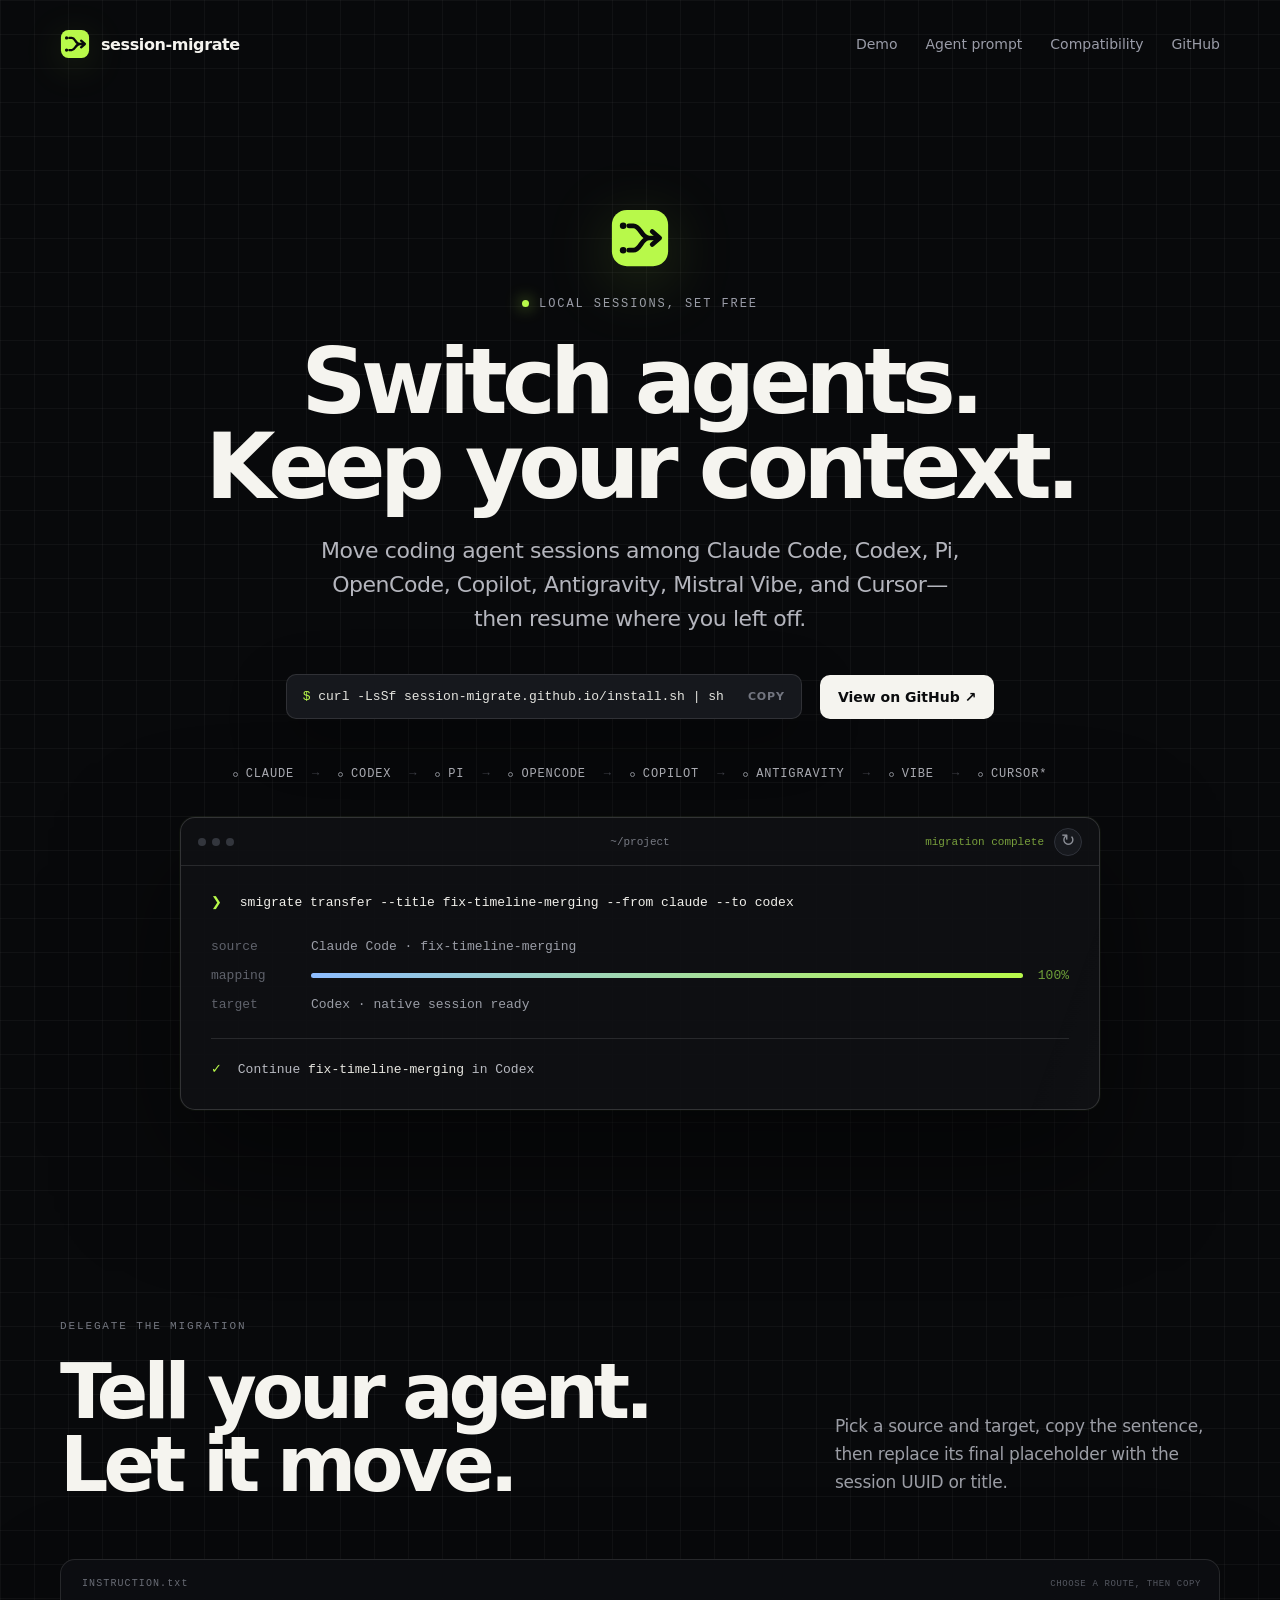
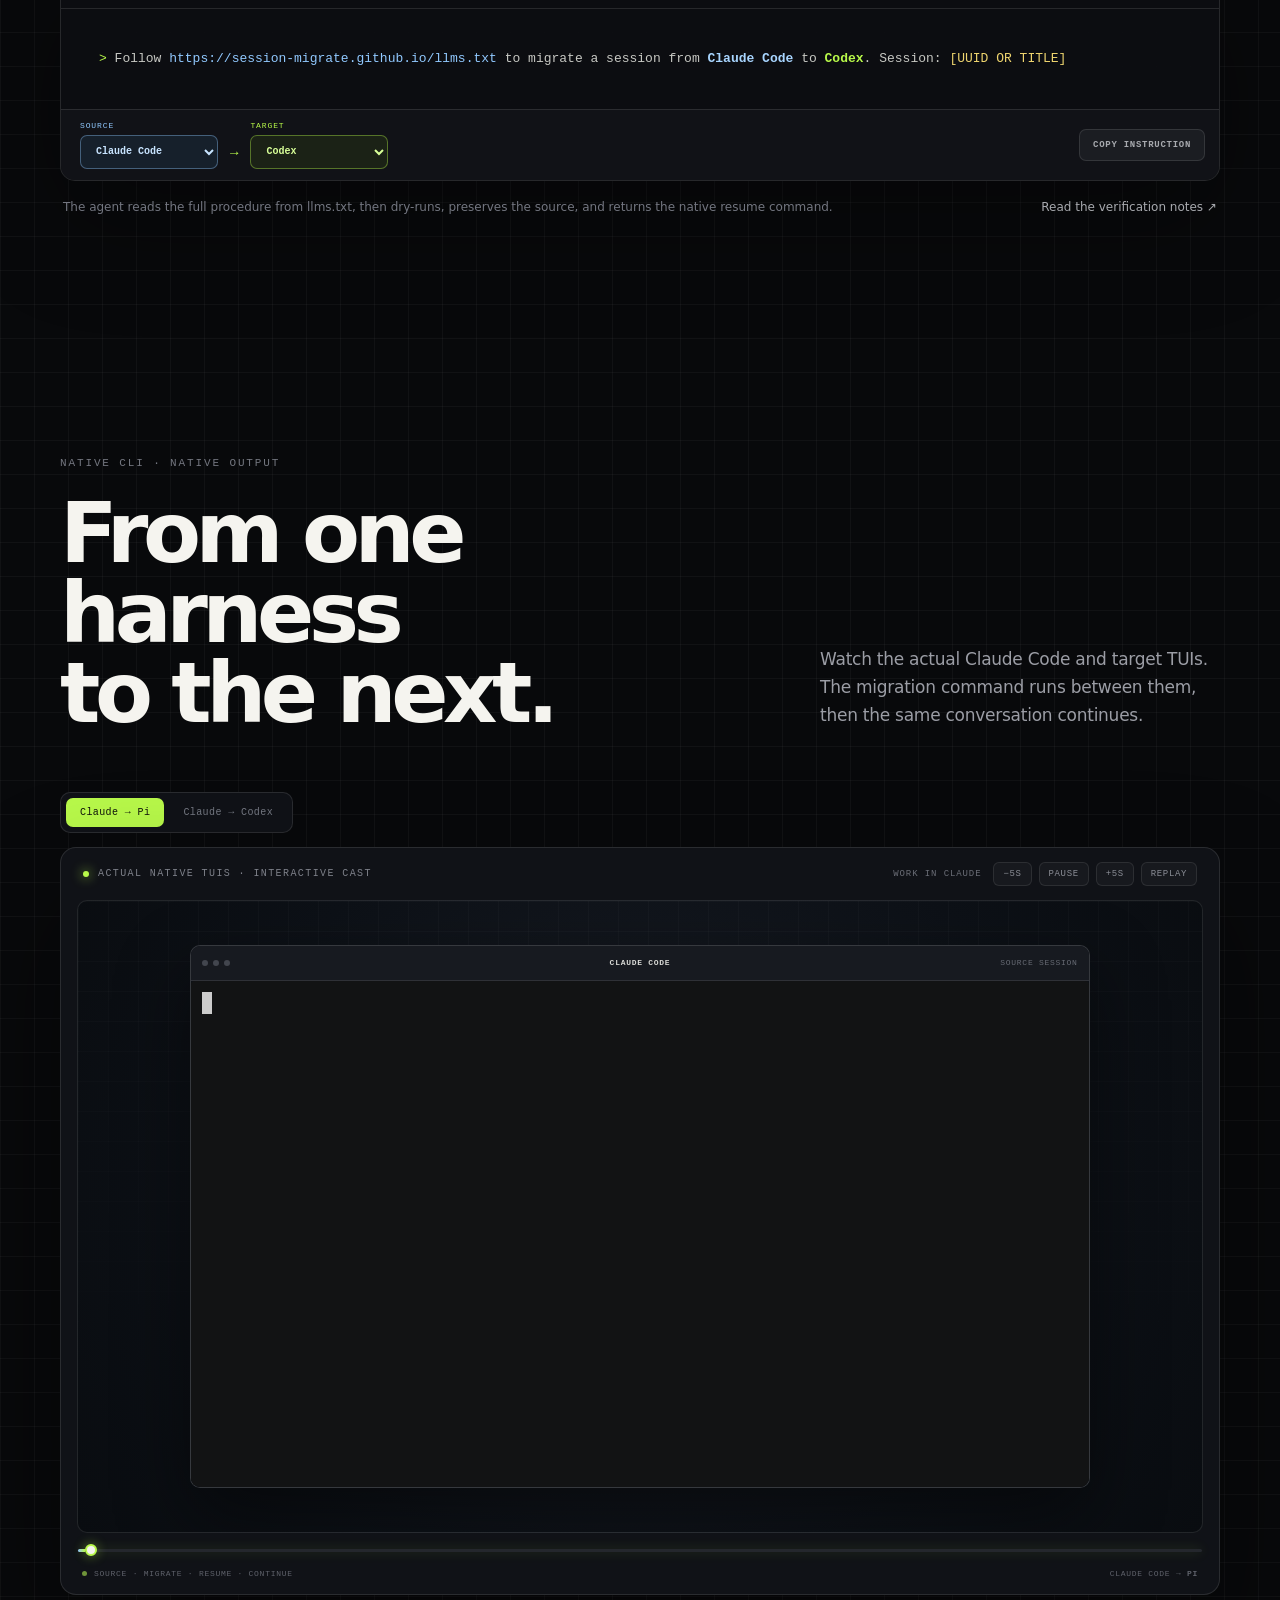
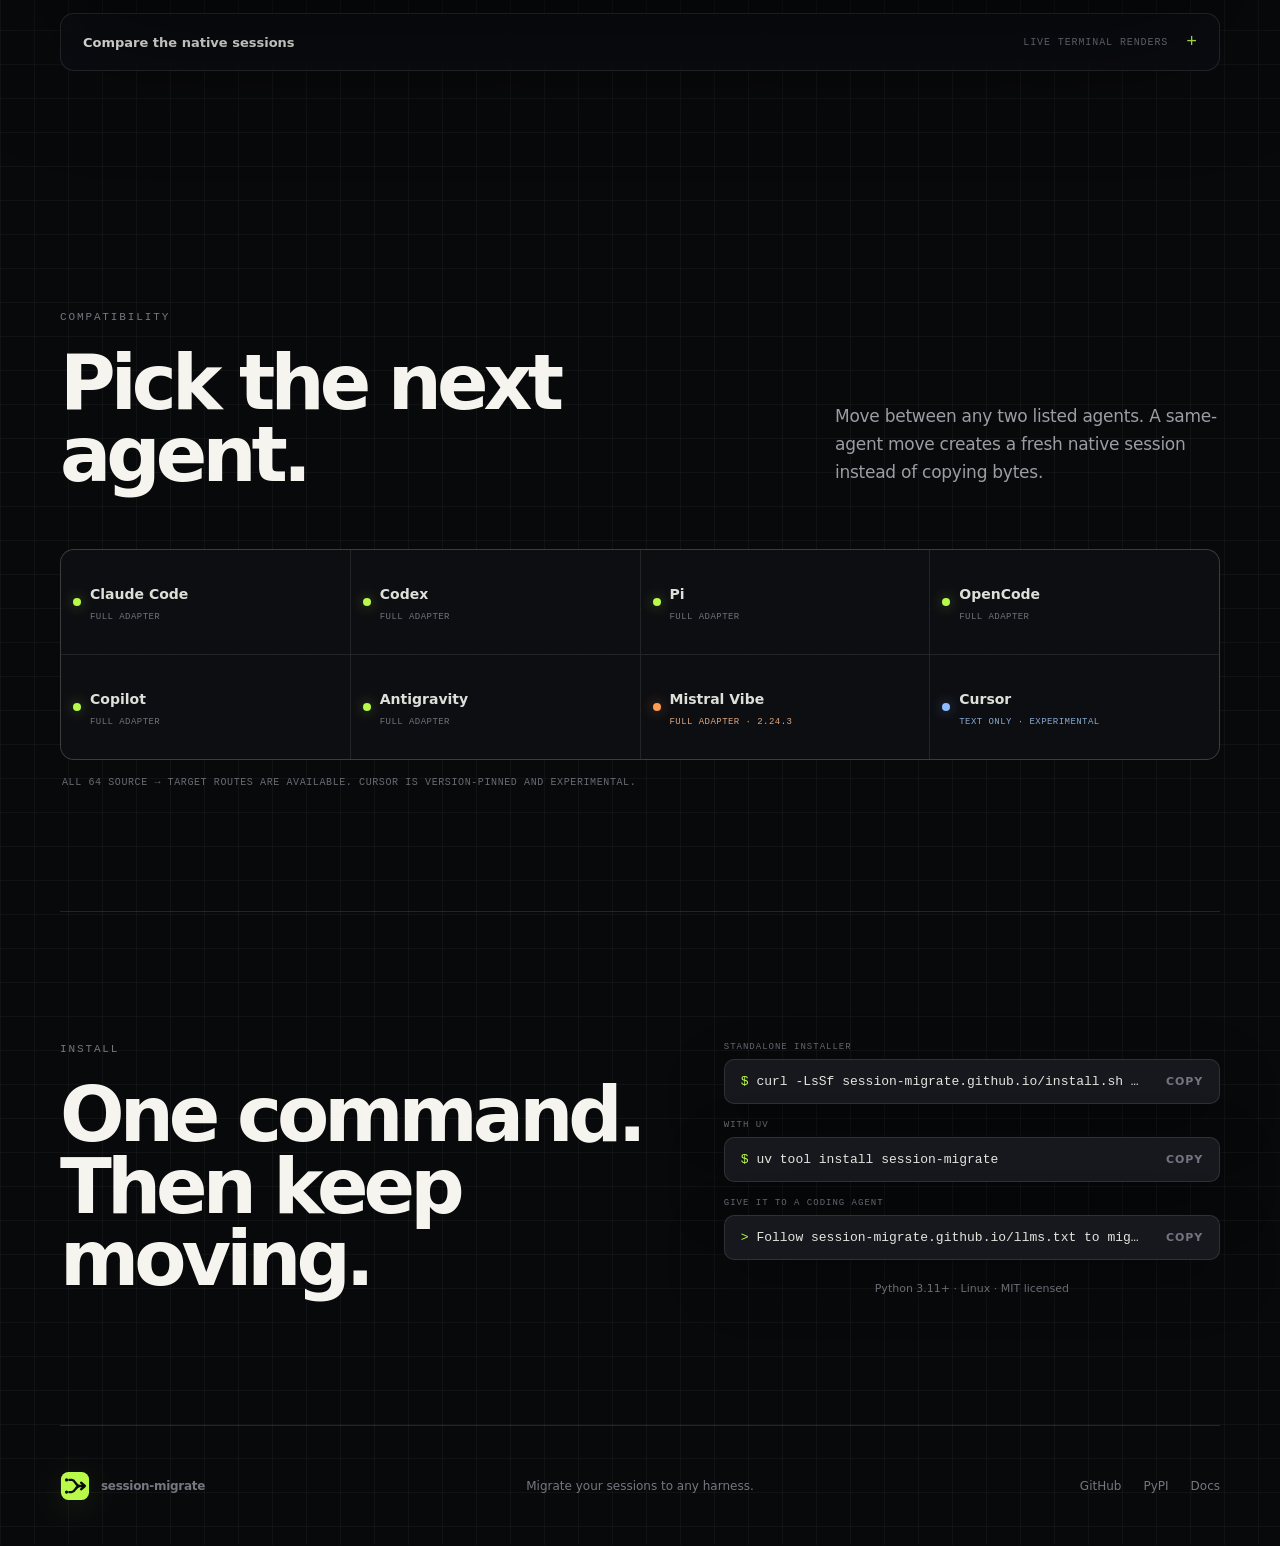
==== commit 0ad5553c: "docs: publish larger native handoff videos" ====
--- a/index.html
+++ b/index.html
@@ -50,16 +50,16 @@
           <div class="agent"><span class="agent-dot"></span> Vibe <span class="agent-arrow">→</span></div>
           <div class="agent"><span class="agent-dot"></span> Cursor*</div>
         </div>
-        <div class="terminal" data-hero-terminal aria-label="Migrate Fix event coalescing from Claude Code to Codex">
+        <div class="terminal" data-hero-terminal aria-label="Migrate fix-timeline-merging from Claude Code to Codex">
           <div class="terminal-bar"><div class="window-dots"><i></i><i></i><i></i></div><span>~/project</span><div class="terminal-bar-actions"><span class="terminal-state">migration complete</span><button class="terminal-reset" type="button" aria-label="Replay the example migration" title="Replay" data-terminal-reset>↻</button></div></div>
           <div class="terminal-body">
-            <p class="terminal-command"><span>❯</span> <i>smigrate transfer --title "Fix event coalescing" --from claude --to codex</i></p>
+            <p class="terminal-command"><span>❯</span> <i>smigrate transfer --title fix-timeline-merging --from claude --to codex</i></p>
             <div class="terminal-output">
-              <p><b>source</b><span>Claude Code · Fix event coalescing</span></p>
+              <p><b>source</b><span>Claude Code · fix-timeline-merging</span></p>
               <p><b>mapping</b><span class="progress"><i></i></span><em>100%</em></p>
               <p><b>target</b><span>Codex · native session ready</span></p>
             </div>
-            <p class="terminal-success"><span>✓</span> Continue <strong>Fix event coalescing</strong> in Codex</p>
+            <p class="terminal-success"><span>✓</span> Continue <strong>fix-timeline-merging</strong> in Codex</p>
           </div>
         </div>
       </section>
@@ -109,7 +109,7 @@
                     <p data-migration-write><b>target</b><span><b data-demo-target-label>Pi</b> native session written</span></p>
                     <p class="migration-done" data-migration-done><b>✓</b><span>history continued · ready to resume</span></p>
                   </div>
-                  <p class="migration-launch" data-migration-launch><span>→</span> <span data-migration-launch-command>Continue “Fix event coalescing” in Pi</span></p>
+                  <p class="migration-launch" data-migration-launch><span>→</span> <span data-migration-launch-command>Continue “fix-timeline-merging” in Pi</span></p>
                 </div>
               </div>
               <div class="native-window native-window-target">
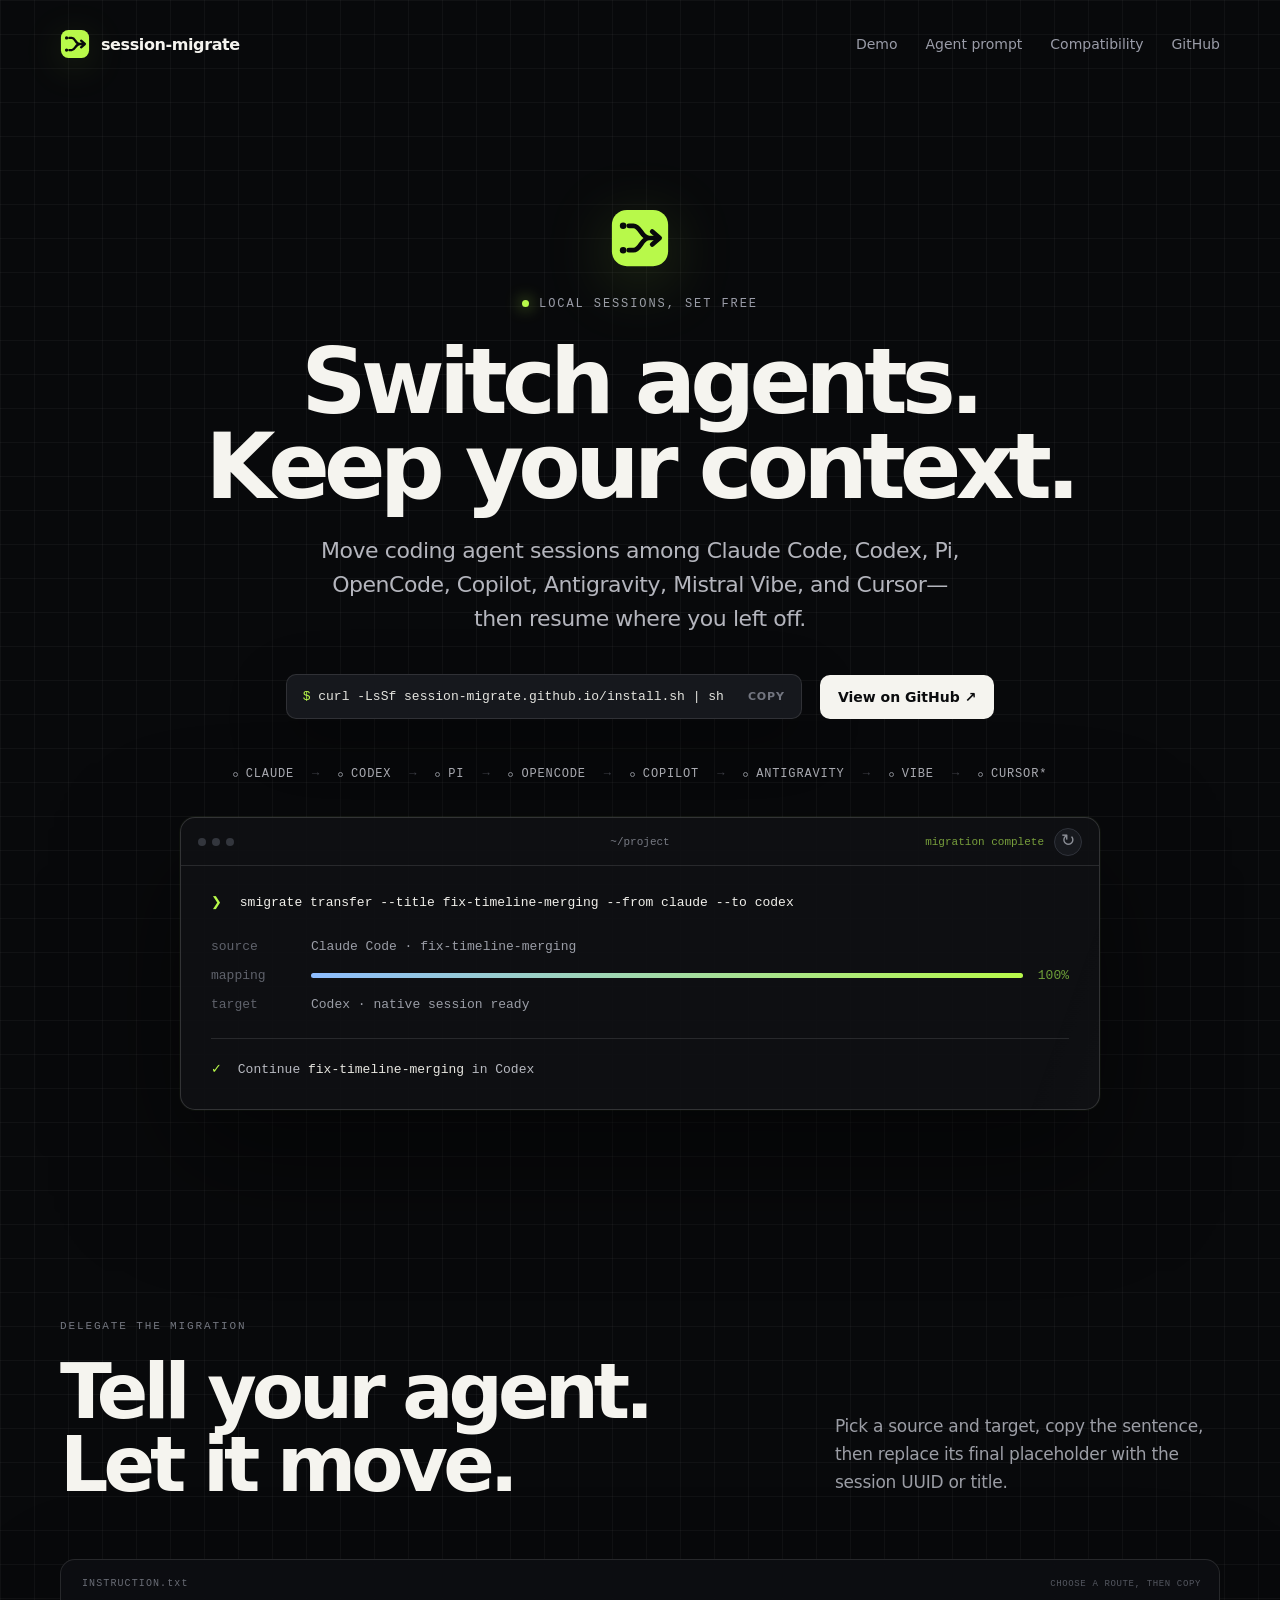
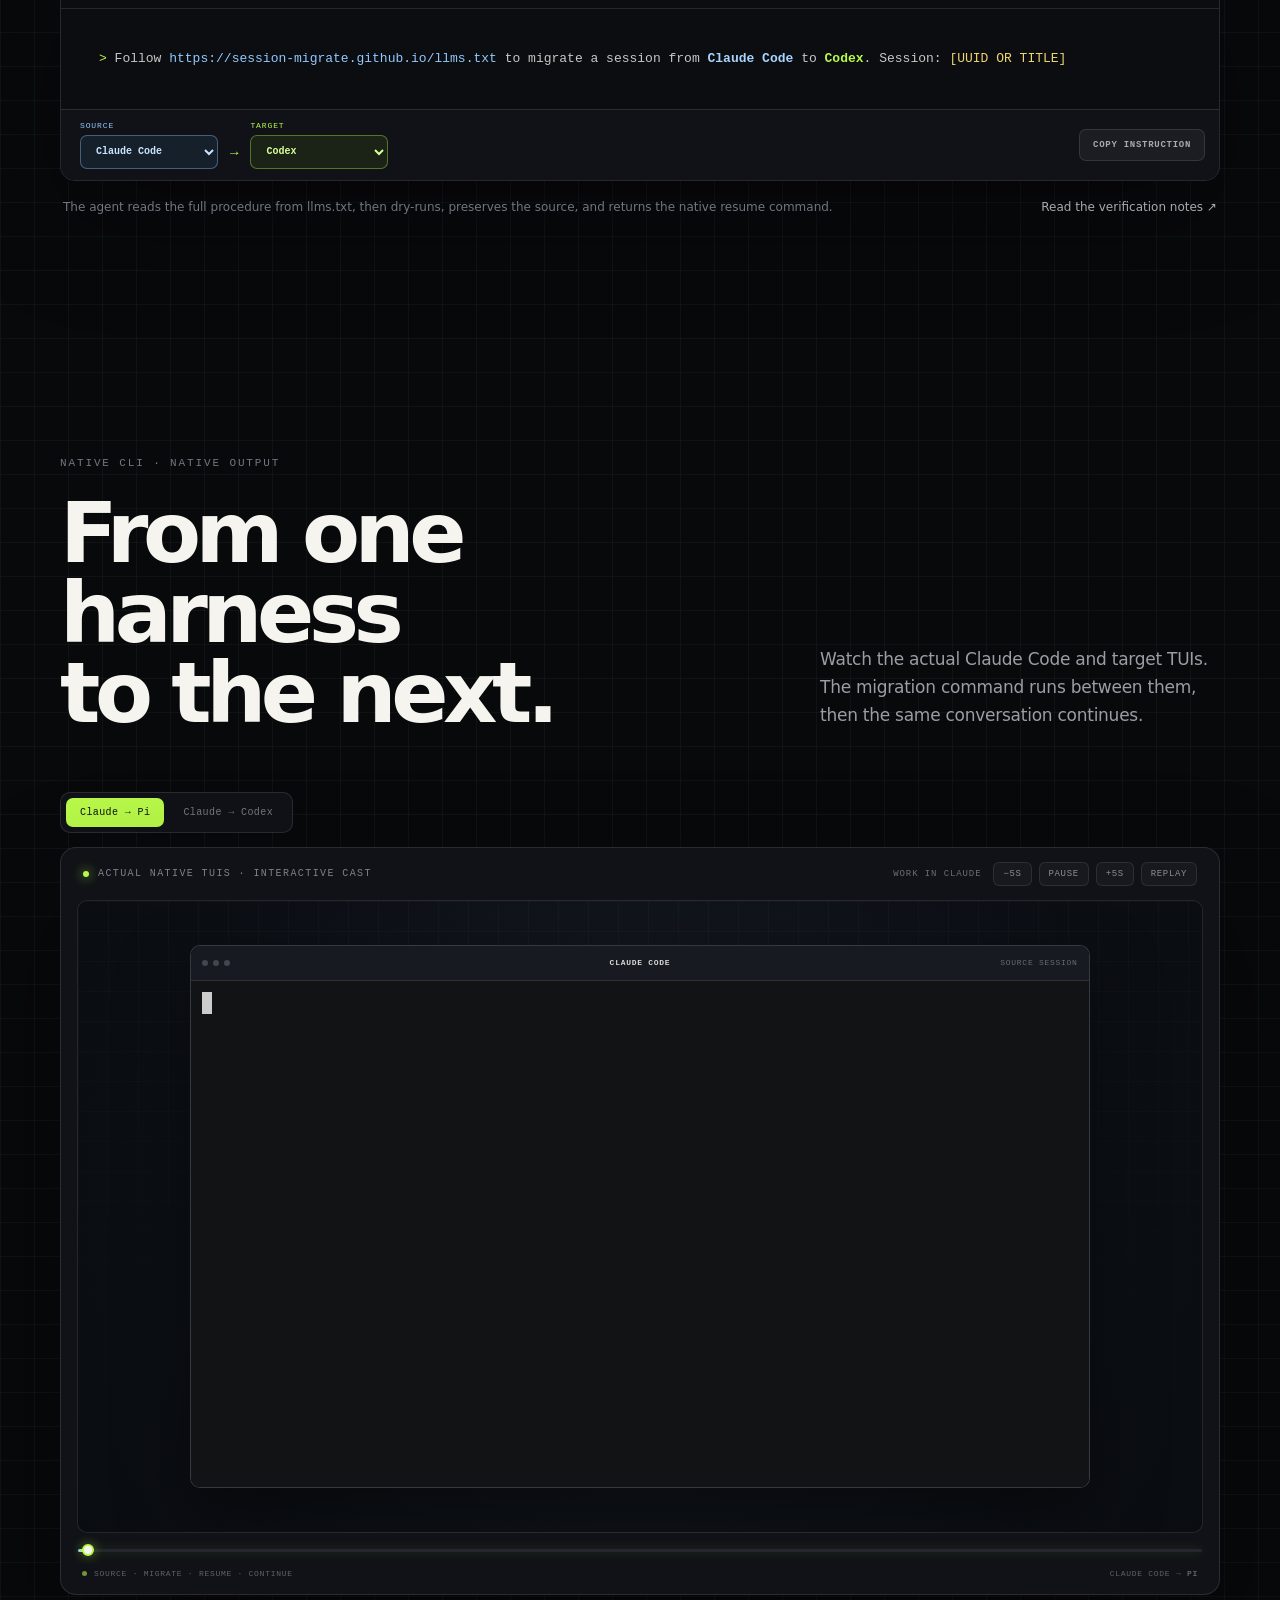
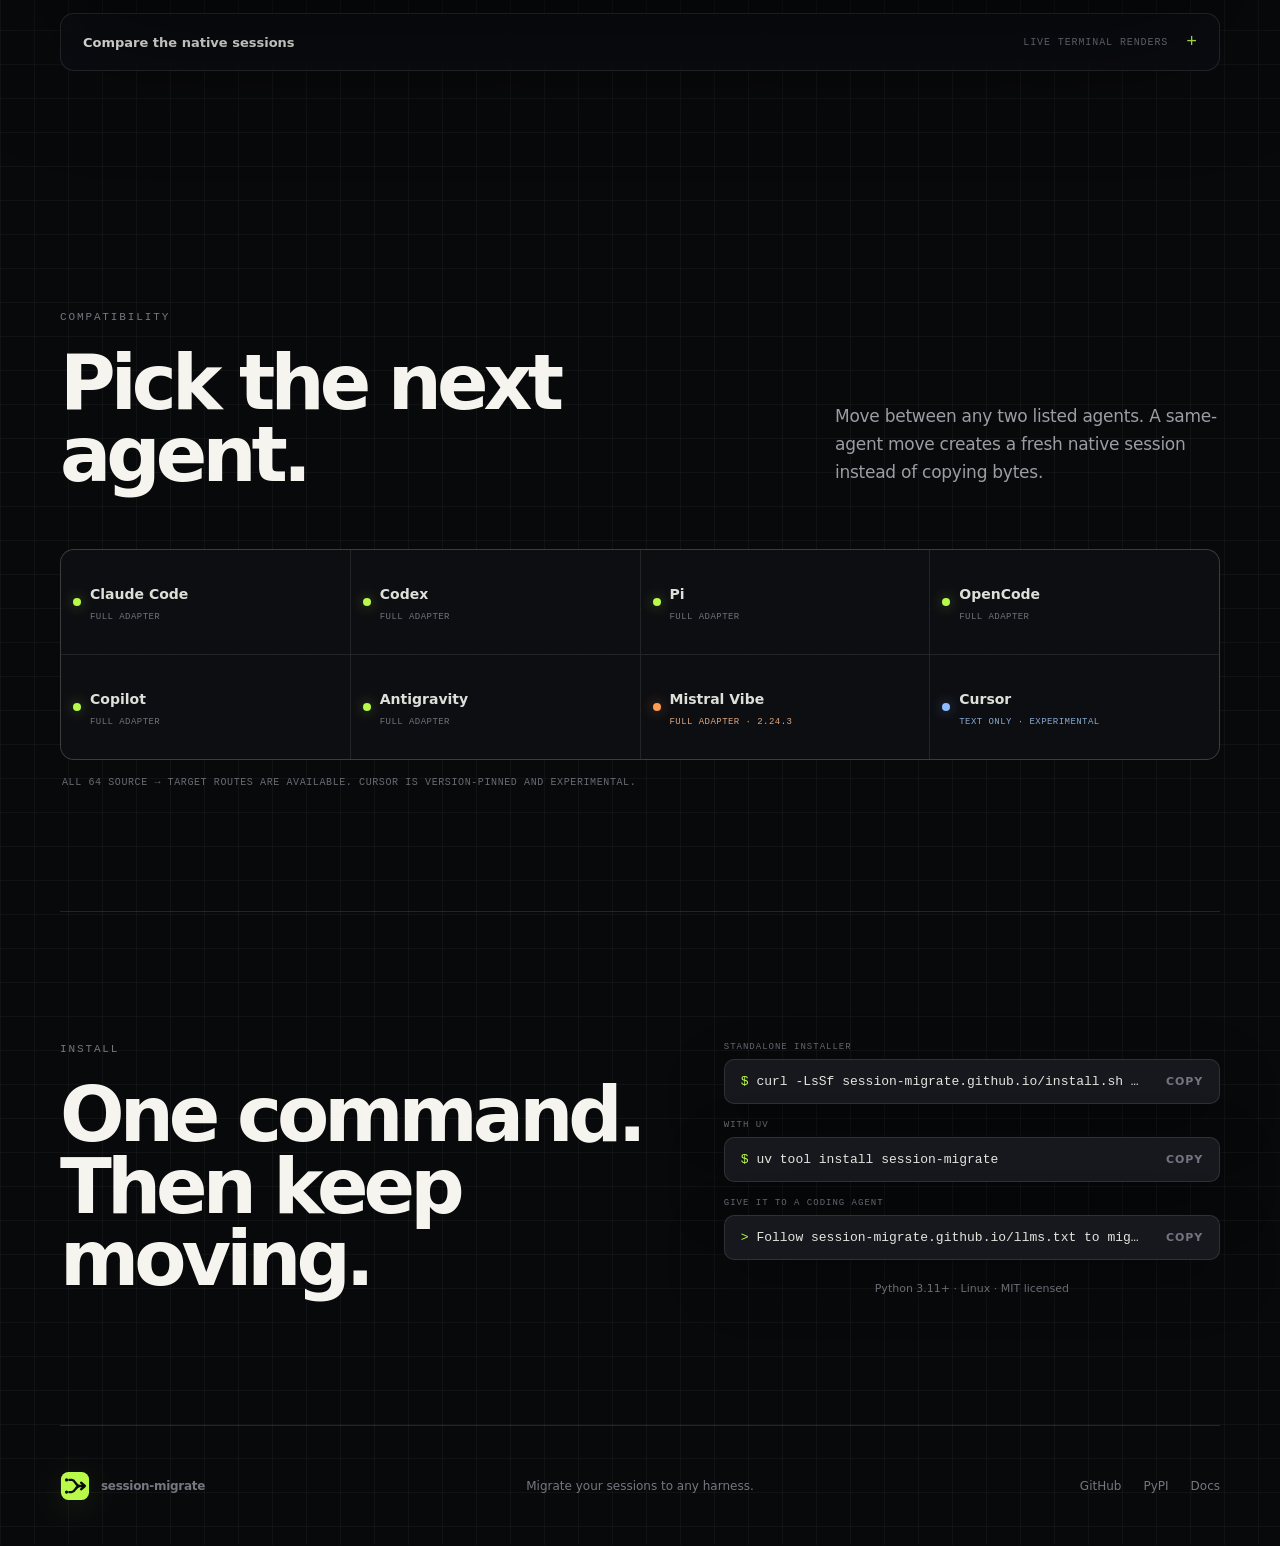
==== commit 05334f9a: "docs: publish native Claude limit state" ====
--- a/index.html
+++ b/index.html
@@ -97,7 +97,7 @@
               <div class="native-window native-window-source">
                 <div class="native-window-bar"><span class="native-window-dots"><i></i><i></i><i></i></span><b>Claude Code</b><em>source session</em></div>
                 <div class="cast-mount" data-source-cast></div>
-                <div class="context-limit" data-context-limit aria-live="polite"><b>Claude Code context window full</b><span>Continue this session in <i data-context-target>Pi</i></span></div>
+                <div class="context-limit" data-context-limit aria-live="polite"><b>You've hit your limit · resets 3pm (America/Montreal)</b><span>/upgrade to increase your usage limit.</span></div>
                 <div class="history-marker" data-anchored="false" aria-hidden="true"><span>shared history</span></div>
               </div>
               <div class="migration-window">
--- a/styles.css
+++ b/styles.css
@@ -147,11 +147,12 @@
 .cast-mount .ap-wrapper { min-height: 100%; background: #0d1117; }
 .cast-mount .ap-terminal { padding: 0 !important; }
 .cast-mount .ap-overlay-start { display: none !important; }
-.context-limit { position: absolute; z-index: 7; right: 3%; bottom: 4%; left: 3%; display: grid; gap: 3px; padding: 10px 12px; visibility: hidden; color: #c8c9c5; background: rgba(27,20,16,.96); border: 1px solid rgba(255,159,92,.5); border-radius: 6px; opacity: 0; transform: translateY(8px); transition: opacity .35s ease, transform .35s ease, visibility .35s; box-shadow: 0 12px 30px rgba(0,0,0,.42); font: 8px/1.45 var(--font-geist-mono), monospace; }
+.context-limit { position: absolute; z-index: 7; right: 4%; bottom: 7%; left: 4%; display: grid; gap: 8px; padding: 8px 12px; visibility: hidden; background: #111215; opacity: 0; transform: translateY(8px); transition: opacity .35s ease, transform .35s ease, visibility .35s; box-shadow: 0 0 0 10px #111215; font: 11px/1.45 var(--font-geist-mono), monospace; }
 .context-limit.is-visible { visibility: visible; opacity: 1; transform: none; }
-.context-limit b { color: #ffad73; font-weight: 650; text-transform: uppercase; letter-spacing: .07em; }
-.context-limit span { color: #a9abb1; }
-.context-limit i { color: #d7d8d4; font-style: normal; }
+.context-limit b { color: #ff5d79; font-weight: 500; }
+.context-limit b::before { color: #858992; content: "⎿ "; }
+.context-limit span { padding-left: 1.8em; color: #7d8088; }
+.context-limit span::before { content: "● "; }
 .native-window-target { left: 52%; width: 46%; opacity: 0; transform: translateX(8%) scale(.96); pointer-events: none; }
 .migration-window { top: 14%; left: 52%; width: 46%; height: 72%; opacity: 0; transform: translateX(8%) scale(.96); }
 .migration-body { display: flex; flex-direction: column; height: calc(100% - 35px); padding: clamp(16px, 2.4vw, 28px); color: #d7d9d4; font: clamp(8px, 1.1vw, 13px)/1.7 var(--font-geist-mono), monospace; }
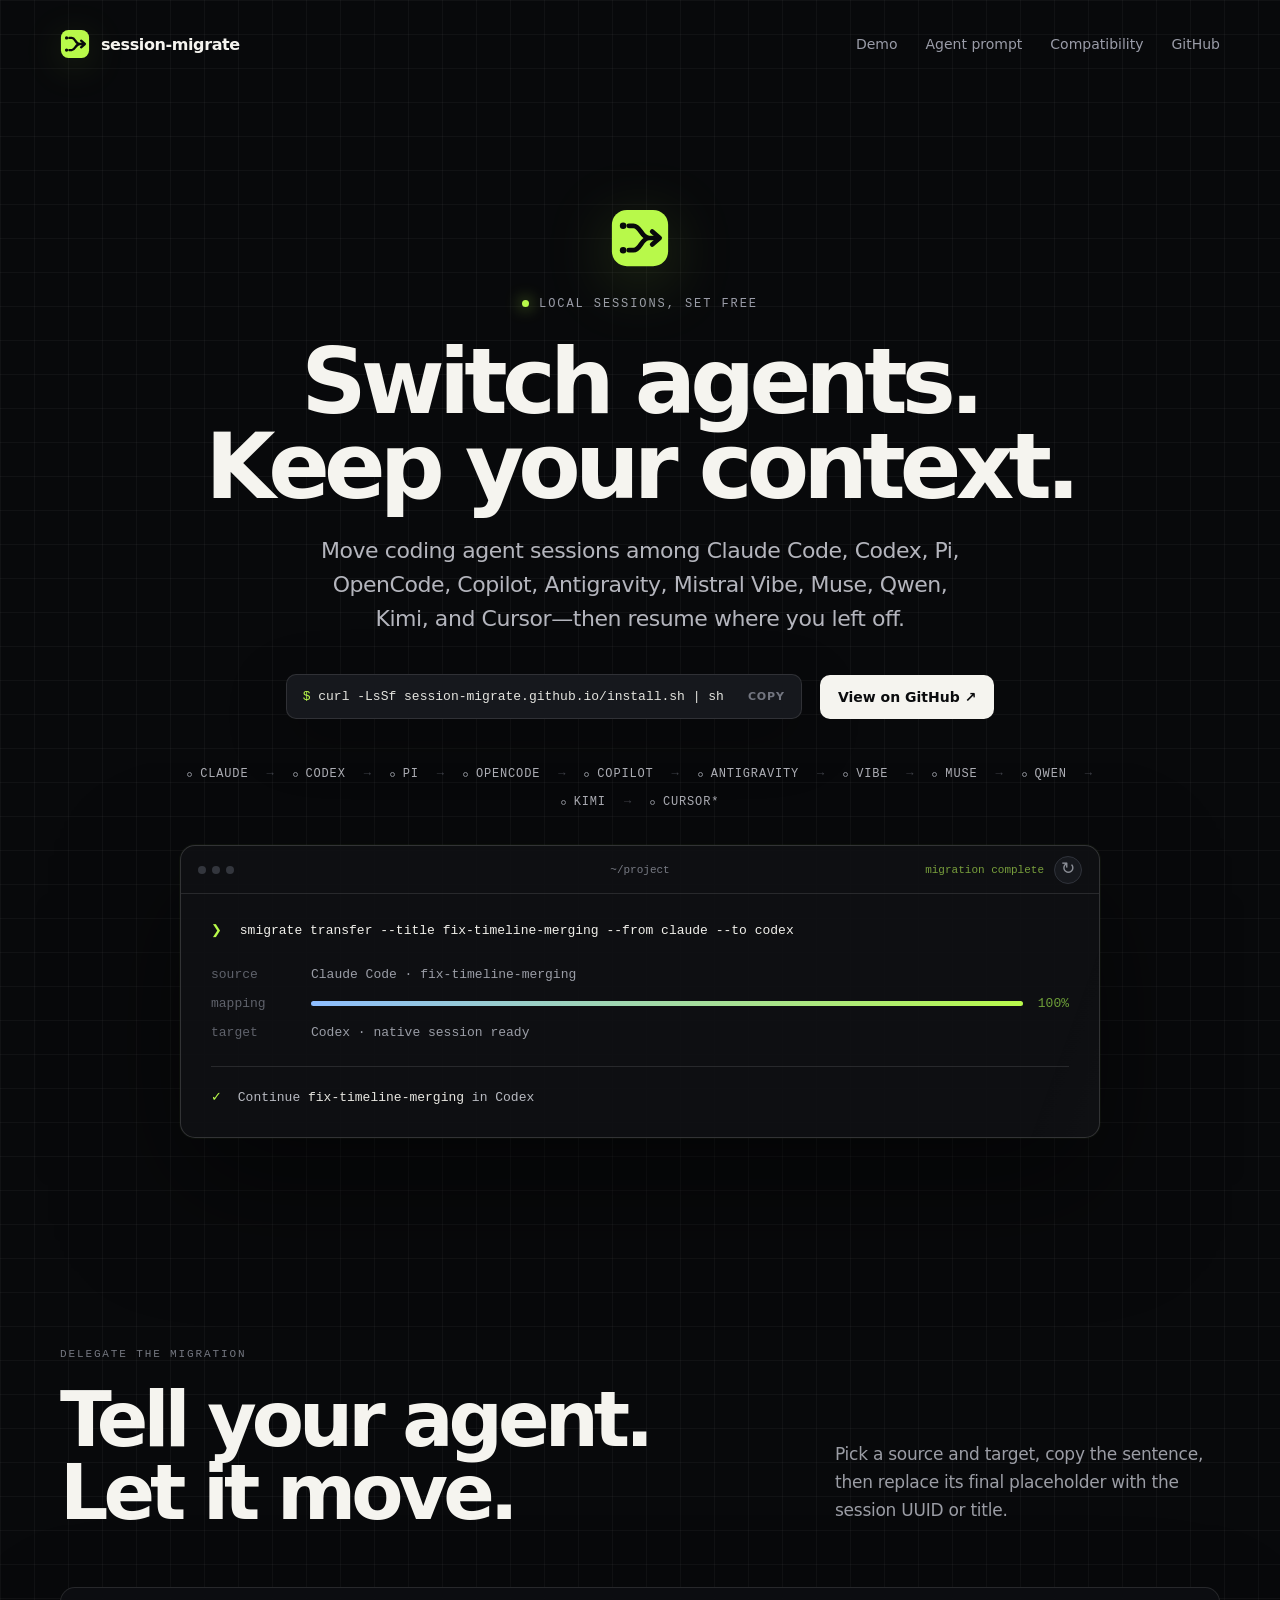
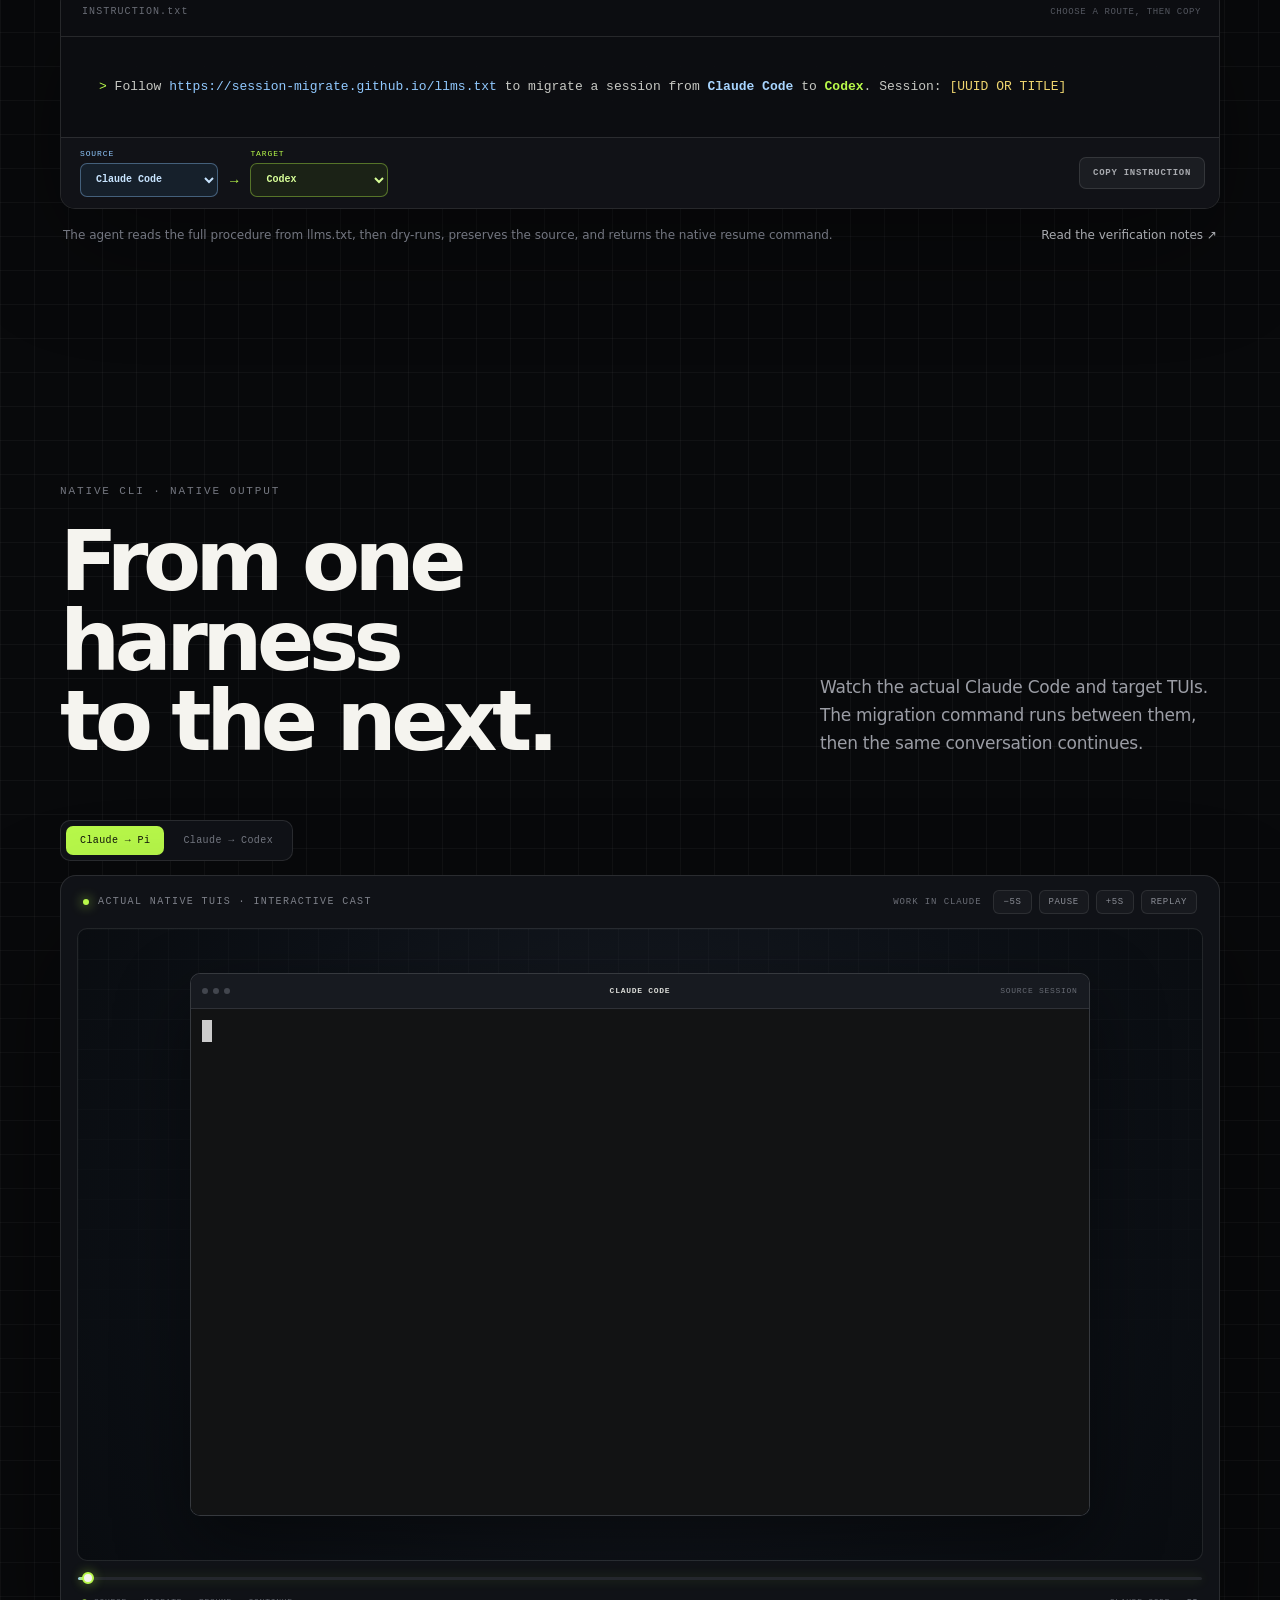
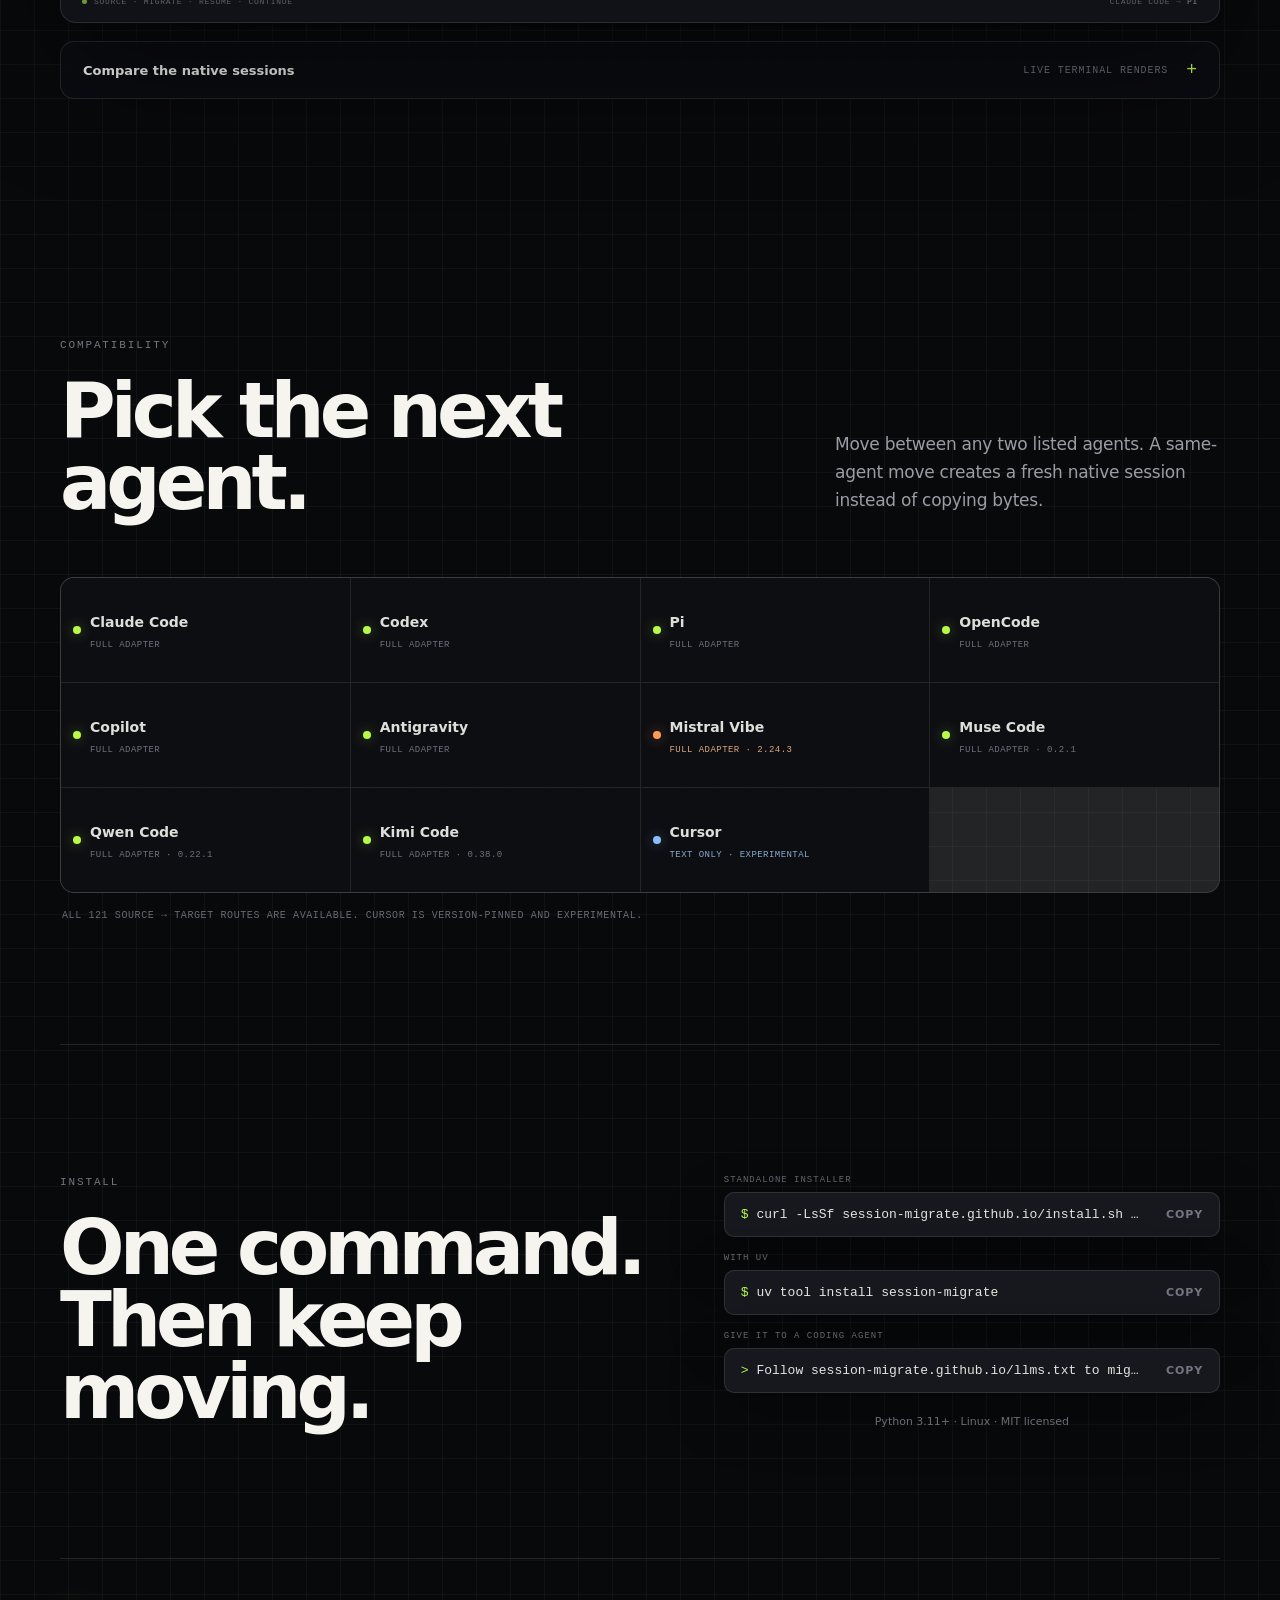
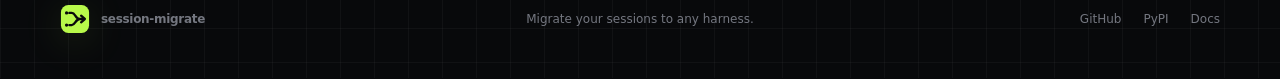
==== commit b4f32dd9: "Add Muse Qwen and Kimi to the landing page" ====
--- a/index.html
+++ b/index.html
@@ -4,23 +4,23 @@
     <meta charset="utf-8">
     <meta name="viewport" content="width=device-width, initial-scale=1">
     <title>session-migrate — Migrate your sessions to any harness</title>
-    <meta name="description" content="Move coding agent sessions among Claude Code, Codex, Pi, OpenCode, Copilot, Antigravity, Mistral Vibe, and Cursor.">
+    <meta name="description" content="Move coding agent sessions among Claude Code, Codex, Pi, OpenCode, Copilot, Antigravity, Mistral Vibe, Muse, Qwen, Kimi, and Cursor.">
     <link rel="canonical" href="https://session-migrate.github.io/">
     <link rel="icon" href="/logo-mark.svg" type="image/svg+xml">
     <meta name="theme-color" content="#08090b">
     <meta property="og:type" content="website">
     <meta property="og:title" content="session-migrate — Migrate your sessions to any harness">
-    <meta property="og:description" content="Move coding agent sessions among Claude Code, Codex, Pi, OpenCode, Copilot, Antigravity, Mistral Vibe, and Cursor.">
+    <meta property="og:description" content="Move coding agent sessions among Claude Code, Codex, Pi, OpenCode, Copilot, Antigravity, Mistral Vibe, Muse, Qwen, Kimi, and Cursor.">
     <meta property="og:url" content="https://session-migrate.github.io/">
-    <meta property="og:image" content="https://session-migrate.github.io/og-eight-harnesses.png">
+    <meta property="og:image" content="https://session-migrate.github.io/og-eleven-harnesses.png">
     <meta property="og:image:width" content="1731">
     <meta property="og:image:height" content="909">
-    <meta property="og:image:alt" content="Migrate sessions among Claude Code, Codex, Pi, OpenCode, Copilot, Antigravity, Mistral Vibe, and Cursor">
+    <meta property="og:image:alt" content="Migrate sessions among Claude Code, Codex, Pi, OpenCode, Copilot, Antigravity, Mistral Vibe, Muse, Qwen, Kimi, and Cursor">
     <meta name="twitter:card" content="summary_large_image">
     <meta name="twitter:title" content="session-migrate — Migrate your sessions to any harness">
-    <meta name="twitter:description" content="Move coding agent sessions among Claude Code, Codex, Pi, OpenCode, Copilot, Antigravity, Mistral Vibe, and Cursor.">
-    <meta name="twitter:image" content="https://session-migrate.github.io/og-eight-harnesses.png">
-    <meta name="twitter:image:alt" content="Migrate sessions among Claude Code, Codex, Pi, OpenCode, Copilot, Antigravity, Mistral Vibe, and Cursor">
+    <meta name="twitter:description" content="Move coding agent sessions among Claude Code, Codex, Pi, OpenCode, Copilot, Antigravity, Mistral Vibe, Muse, Qwen, Kimi, and Cursor.">
+    <meta name="twitter:image" content="https://session-migrate.github.io/og-eleven-harnesses.png">
+    <meta name="twitter:image:alt" content="Migrate sessions among Claude Code, Codex, Pi, OpenCode, Copilot, Antigravity, Mistral Vibe, Muse, Qwen, Kimi, and Cursor">
     <link rel="stylesheet" href="/asciinema-player.css">
     <link rel="stylesheet" href="/styles.css">
   </head>
@@ -35,7 +35,7 @@
         <img class="hero-logo" src="/logo-mark.svg" alt="" aria-hidden="true">
         <div class="eyebrow"><span></span> Local sessions, set free</div>
         <h1>Switch agents.<br>Keep your context.</h1>
-        <p class="hero-copy">Move coding agent sessions among Claude Code, Codex, Pi, OpenCode, Copilot, Antigravity, Mistral Vibe, and Cursor—then resume where you left off.</p>
+        <p class="hero-copy">Move coding agent sessions among Claude Code, Codex, Pi, OpenCode, Copilot, Antigravity, Mistral Vibe, Muse, Qwen, Kimi, and Cursor—then resume where you left off.</p>
         <div class="hero-actions">
           <button class="copy-command" type="button" data-copy="curl -LsSf https://session-migrate.github.io/install.sh | sh"><code><span>$</span> curl -LsSf session-migrate.github.io/install.sh | sh</code><b>Copy</b></button>
           <a class="primary-link" href="https://github.com/xhluca/session-migrate">View on GitHub <span>↗</span></a>
@@ -48,6 +48,9 @@
           <div class="agent"><span class="agent-dot"></span> Copilot <span class="agent-arrow">→</span></div>
           <div class="agent"><span class="agent-dot"></span> Antigravity <span class="agent-arrow">→</span></div>
           <div class="agent"><span class="agent-dot"></span> Vibe <span class="agent-arrow">→</span></div>
+          <div class="agent"><span class="agent-dot"></span> Muse <span class="agent-arrow">→</span></div>
+          <div class="agent"><span class="agent-dot"></span> Qwen <span class="agent-arrow">→</span></div>
+          <div class="agent"><span class="agent-dot"></span> Kimi <span class="agent-arrow">→</span></div>
           <div class="agent"><span class="agent-dot"></span> Cursor*</div>
         </div>
         <div class="terminal" data-hero-terminal aria-label="Migrate fix-timeline-merging from Claude Code to Codex">
@@ -71,9 +74,9 @@
           <pre aria-live="polite"><code data-agent-prompt-output>Follow <span class="prompt-url">https://session-migrate.github.io/llms.txt</span> to migrate a session from <span class="prompt-source" data-agent-prompt-source-label>Claude Code</span> to <span class="prompt-target" data-agent-prompt-target-label>Codex</span>. Session: <span class="prompt-session">[UUID OR TITLE]</span></code></pre>
           <div class="agent-prompt-controls">
             <div class="agent-route" aria-label="Migration route">
-              <label><span>Source</span><select class="source-select" data-agent-prompt-source aria-label="Source harness"><option value="claude" selected>Claude Code</option><option value="codex">Codex</option><option value="pi">Pi</option><option value="opencode">OpenCode</option><option value="copilot">Copilot</option><option value="antigravity">Antigravity</option><option value="vibe">Mistral Vibe</option><option value="cursor">Cursor</option></select></label>
+              <label><span>Source</span><select class="source-select" data-agent-prompt-source aria-label="Source harness"><option value="claude" selected>Claude Code</option><option value="codex">Codex</option><option value="pi">Pi</option><option value="opencode">OpenCode</option><option value="copilot">Copilot</option><option value="antigravity">Antigravity</option><option value="vibe">Mistral Vibe</option><option value="muse">Muse Code</option><option value="qwen">Qwen Code</option><option value="kimi">Kimi Code</option><option value="cursor">Cursor</option></select></label>
               <i aria-hidden="true">→</i>
-              <label><span>Target</span><select class="target-select" data-agent-prompt-target aria-label="Target harness"><option value="claude">Claude Code</option><option value="codex" selected>Codex</option><option value="pi">Pi</option><option value="opencode">OpenCode</option><option value="copilot">Copilot</option><option value="antigravity">Antigravity</option><option value="vibe">Mistral Vibe</option><option value="cursor">Cursor</option></select></label>
+              <label><span>Target</span><select class="target-select" data-agent-prompt-target aria-label="Target harness"><option value="claude">Claude Code</option><option value="codex" selected>Codex</option><option value="pi">Pi</option><option value="opencode">OpenCode</option><option value="copilot">Copilot</option><option value="antigravity">Antigravity</option><option value="vibe">Mistral Vibe</option><option value="muse">Muse Code</option><option value="qwen">Qwen Code</option><option value="kimi">Kimi Code</option><option value="cursor">Cursor</option></select></label>
             </div>
             <button type="button" class="agent-prompt-copy" aria-label="Copy coding-agent instruction" data-agent-prompt-copy>Copy instruction</button>
           </div>
@@ -150,9 +153,12 @@
           <article><i aria-hidden="true"></i><div><h3>Copilot</h3><p>Full adapter</p></div></article>
           <article><i aria-hidden="true"></i><div><h3>Antigravity</h3><p>Full adapter</p></div></article>
           <article class="vibe"><i aria-hidden="true"></i><div><h3>Mistral Vibe</h3><p>Full adapter · 2.24.3</p></div></article>
+          <article><i aria-hidden="true"></i><div><h3>Muse Code</h3><p>Full adapter · 0.2.1</p></div></article>
+          <article><i aria-hidden="true"></i><div><h3>Qwen Code</h3><p>Full adapter · 0.22.1</p></div></article>
+          <article><i aria-hidden="true"></i><div><h3>Kimi Code</h3><p>Full adapter · 0.38.0</p></div></article>
           <article class="experimental"><i aria-hidden="true"></i><div><h3>Cursor</h3><p>Text only · experimental</p></div></article>
         </div>
-        <p class="capability-note">All 64 source → target routes are available. Cursor is version-pinned and experimental.</p>
+        <p class="capability-note">All 121 source → target routes are available. Cursor is version-pinned and experimental.</p>
       </section>
 
       <section class="install section shell" id="install">
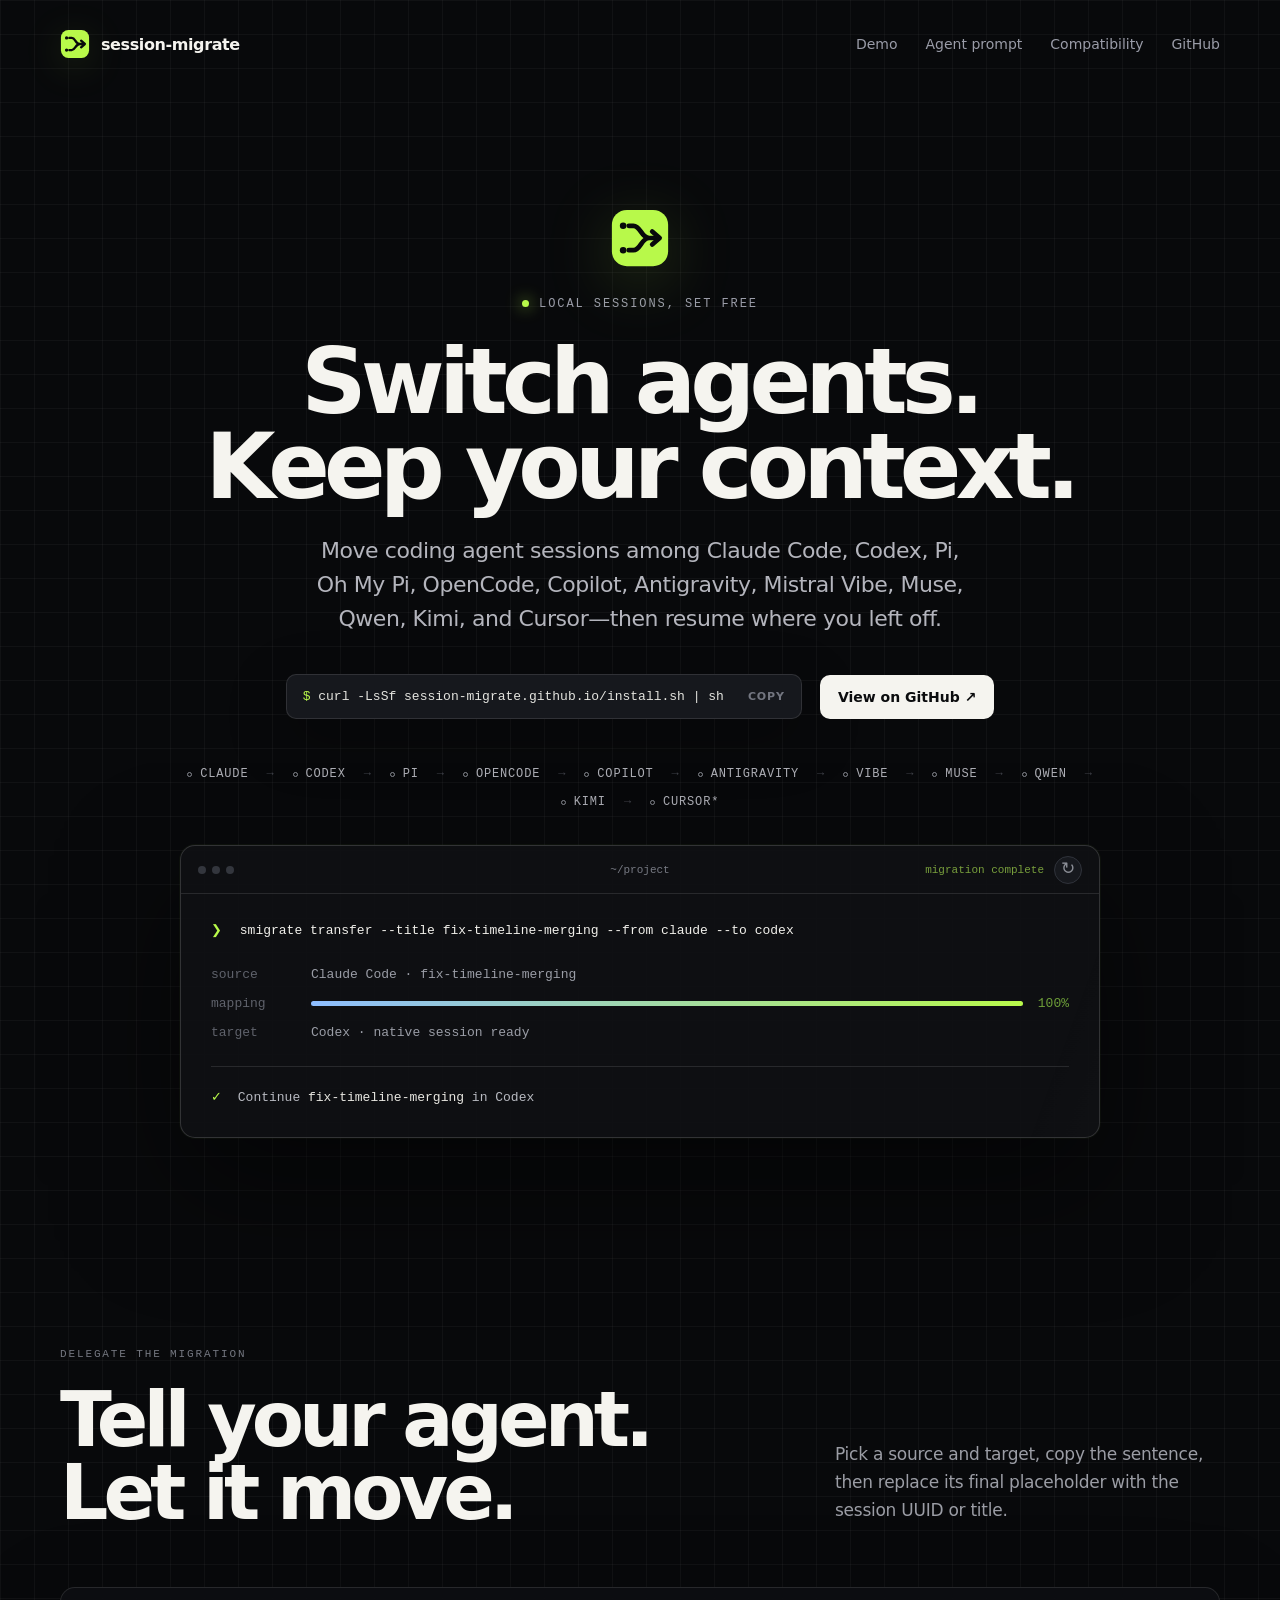
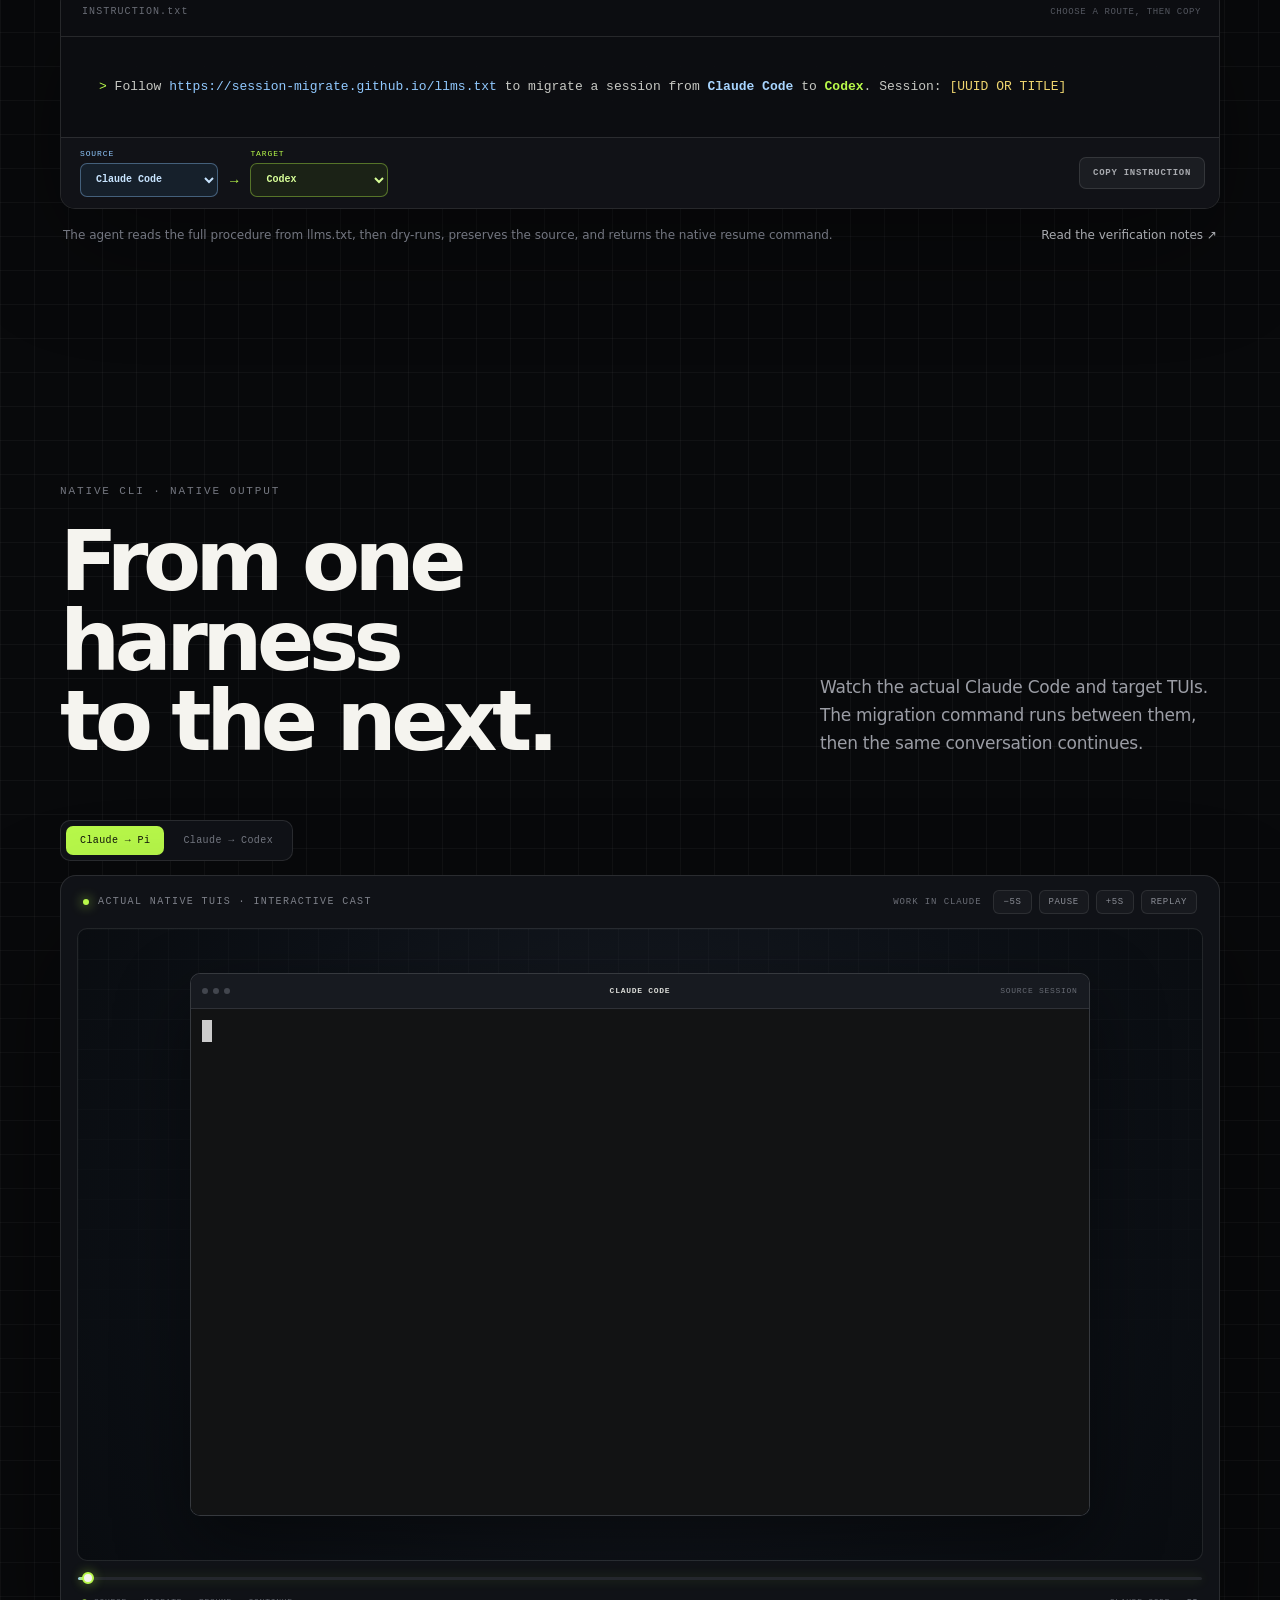
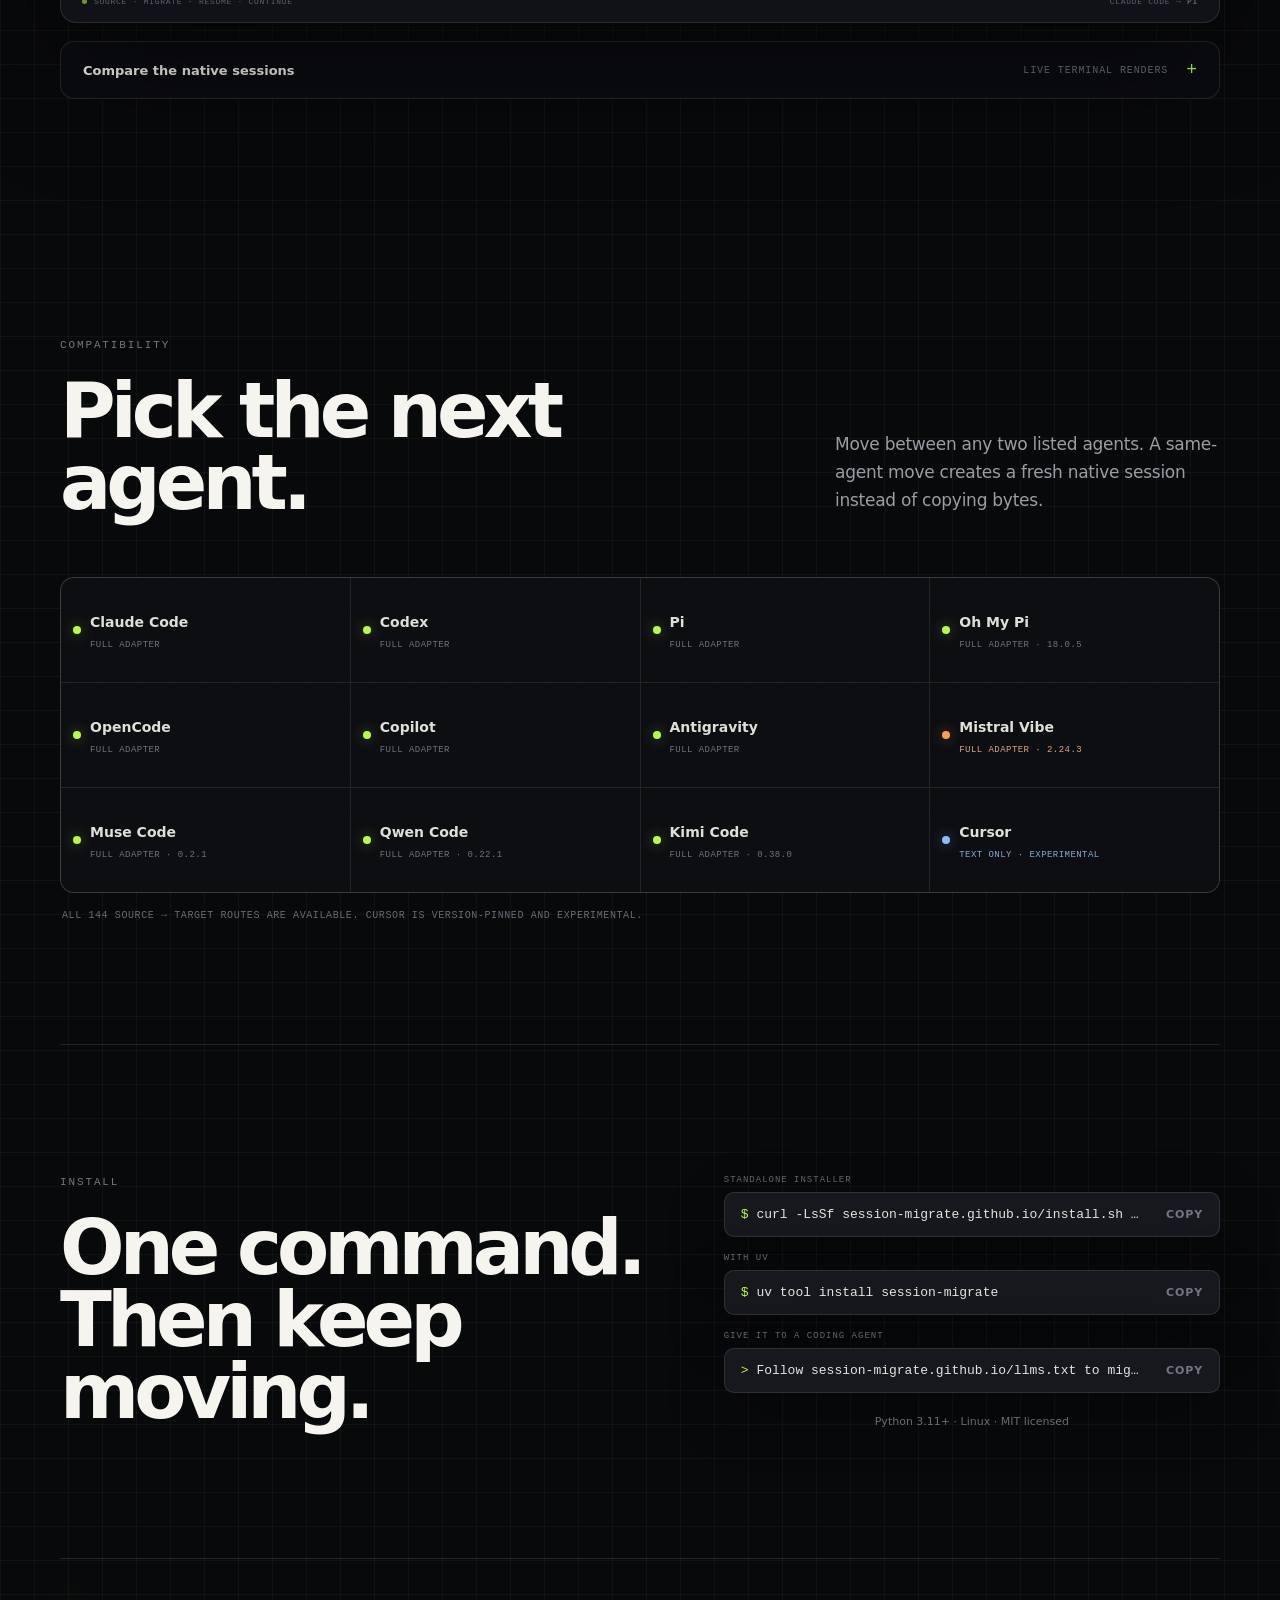
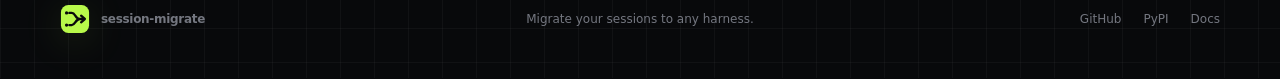
==== commit e65d9b70: "Add Oh My Pi to the migration site" ====
--- a/index.html
+++ b/index.html
@@ -4,23 +4,23 @@
     <meta charset="utf-8">
     <meta name="viewport" content="width=device-width, initial-scale=1">
     <title>session-migrate — Migrate your sessions to any harness</title>
-    <meta name="description" content="Move coding agent sessions among Claude Code, Codex, Pi, OpenCode, Copilot, Antigravity, Mistral Vibe, Muse, Qwen, Kimi, and Cursor.">
+    <meta name="description" content="Move coding agent sessions among Claude Code, Codex, Pi, Oh My Pi, OpenCode, Copilot, Antigravity, Mistral Vibe, Muse, Qwen, Kimi, and Cursor.">
     <link rel="canonical" href="https://session-migrate.github.io/">
     <link rel="icon" href="/logo-mark.svg" type="image/svg+xml">
     <meta name="theme-color" content="#08090b">
     <meta property="og:type" content="website">
     <meta property="og:title" content="session-migrate — Migrate your sessions to any harness">
-    <meta property="og:description" content="Move coding agent sessions among Claude Code, Codex, Pi, OpenCode, Copilot, Antigravity, Mistral Vibe, Muse, Qwen, Kimi, and Cursor.">
+    <meta property="og:description" content="Move coding agent sessions among Claude Code, Codex, Pi, Oh My Pi, OpenCode, Copilot, Antigravity, Mistral Vibe, Muse, Qwen, Kimi, and Cursor.">
     <meta property="og:url" content="https://session-migrate.github.io/">
-    <meta property="og:image" content="https://session-migrate.github.io/og-eleven-harnesses.png">
+    <meta property="og:image" content="https://session-migrate.github.io/og-twelve-harnesses.png">
     <meta property="og:image:width" content="1731">
     <meta property="og:image:height" content="909">
-    <meta property="og:image:alt" content="Migrate sessions among Claude Code, Codex, Pi, OpenCode, Copilot, Antigravity, Mistral Vibe, Muse, Qwen, Kimi, and Cursor">
+    <meta property="og:image:alt" content="Migrate sessions among Claude Code, Codex, Pi, Oh My Pi, OpenCode, Copilot, Antigravity, Mistral Vibe, Muse, Qwen, Kimi, and Cursor">
     <meta name="twitter:card" content="summary_large_image">
     <meta name="twitter:title" content="session-migrate — Migrate your sessions to any harness">
-    <meta name="twitter:description" content="Move coding agent sessions among Claude Code, Codex, Pi, OpenCode, Copilot, Antigravity, Mistral Vibe, Muse, Qwen, Kimi, and Cursor.">
-    <meta name="twitter:image" content="https://session-migrate.github.io/og-eleven-harnesses.png">
-    <meta name="twitter:image:alt" content="Migrate sessions among Claude Code, Codex, Pi, OpenCode, Copilot, Antigravity, Mistral Vibe, Muse, Qwen, Kimi, and Cursor">
+    <meta name="twitter:description" content="Move coding agent sessions among Claude Code, Codex, Pi, Oh My Pi, OpenCode, Copilot, Antigravity, Mistral Vibe, Muse, Qwen, Kimi, and Cursor.">
+    <meta name="twitter:image" content="https://session-migrate.github.io/og-twelve-harnesses.png">
+    <meta name="twitter:image:alt" content="Migrate sessions among Claude Code, Codex, Pi, Oh My Pi, OpenCode, Copilot, Antigravity, Mistral Vibe, Muse, Qwen, Kimi, and Cursor">
     <link rel="stylesheet" href="/asciinema-player.css">
     <link rel="stylesheet" href="/styles.css">
   </head>
@@ -35,7 +35,7 @@
         <img class="hero-logo" src="/logo-mark.svg" alt="" aria-hidden="true">
         <div class="eyebrow"><span></span> Local sessions, set free</div>
         <h1>Switch agents.<br>Keep your context.</h1>
-        <p class="hero-copy">Move coding agent sessions among Claude Code, Codex, Pi, OpenCode, Copilot, Antigravity, Mistral Vibe, Muse, Qwen, Kimi, and Cursor—then resume where you left off.</p>
+        <p class="hero-copy">Move coding agent sessions among Claude Code, Codex, Pi, Oh My Pi, OpenCode, Copilot, Antigravity, Mistral Vibe, Muse, Qwen, Kimi, and Cursor—then resume where you left off.</p>
         <div class="hero-actions">
           <button class="copy-command" type="button" data-copy="curl -LsSf https://session-migrate.github.io/install.sh | sh"><code><span>$</span> curl -LsSf session-migrate.github.io/install.sh | sh</code><b>Copy</b></button>
           <a class="primary-link" href="https://github.com/xhluca/session-migrate">View on GitHub <span>↗</span></a>
@@ -74,9 +74,9 @@
           <pre aria-live="polite"><code data-agent-prompt-output>Follow <span class="prompt-url">https://session-migrate.github.io/llms.txt</span> to migrate a session from <span class="prompt-source" data-agent-prompt-source-label>Claude Code</span> to <span class="prompt-target" data-agent-prompt-target-label>Codex</span>. Session: <span class="prompt-session">[UUID OR TITLE]</span></code></pre>
           <div class="agent-prompt-controls">
             <div class="agent-route" aria-label="Migration route">
-              <label><span>Source</span><select class="source-select" data-agent-prompt-source aria-label="Source harness"><option value="claude" selected>Claude Code</option><option value="codex">Codex</option><option value="pi">Pi</option><option value="opencode">OpenCode</option><option value="copilot">Copilot</option><option value="antigravity">Antigravity</option><option value="vibe">Mistral Vibe</option><option value="muse">Muse Code</option><option value="qwen">Qwen Code</option><option value="kimi">Kimi Code</option><option value="cursor">Cursor</option></select></label>
+              <label><span>Source</span><select class="source-select" data-agent-prompt-source aria-label="Source harness"><option value="claude" selected>Claude Code</option><option value="codex">Codex</option><option value="pi">Pi</option><option value="omp">Oh My Pi</option><option value="opencode">OpenCode</option><option value="copilot">Copilot</option><option value="antigravity">Antigravity</option><option value="vibe">Mistral Vibe</option><option value="muse">Muse Code</option><option value="qwen">Qwen Code</option><option value="kimi">Kimi Code</option><option value="cursor">Cursor</option></select></label>
               <i aria-hidden="true">→</i>
-              <label><span>Target</span><select class="target-select" data-agent-prompt-target aria-label="Target harness"><option value="claude">Claude Code</option><option value="codex" selected>Codex</option><option value="pi">Pi</option><option value="opencode">OpenCode</option><option value="copilot">Copilot</option><option value="antigravity">Antigravity</option><option value="vibe">Mistral Vibe</option><option value="muse">Muse Code</option><option value="qwen">Qwen Code</option><option value="kimi">Kimi Code</option><option value="cursor">Cursor</option></select></label>
+              <label><span>Target</span><select class="target-select" data-agent-prompt-target aria-label="Target harness"><option value="claude">Claude Code</option><option value="codex" selected>Codex</option><option value="pi">Pi</option><option value="omp">Oh My Pi</option><option value="opencode">OpenCode</option><option value="copilot">Copilot</option><option value="antigravity">Antigravity</option><option value="vibe">Mistral Vibe</option><option value="muse">Muse Code</option><option value="qwen">Qwen Code</option><option value="kimi">Kimi Code</option><option value="cursor">Cursor</option></select></label>
             </div>
             <button type="button" class="agent-prompt-copy" aria-label="Copy coding-agent instruction" data-agent-prompt-copy>Copy instruction</button>
           </div>
@@ -149,6 +149,7 @@
           <article><i aria-hidden="true"></i><div><h3>Claude Code</h3><p>Full adapter</p></div></article>
           <article><i aria-hidden="true"></i><div><h3>Codex</h3><p>Full adapter</p></div></article>
           <article><i aria-hidden="true"></i><div><h3>Pi</h3><p>Full adapter</p></div></article>
+          <article><i aria-hidden="true"></i><div><h3>Oh My Pi</h3><p>Full adapter · 18.0.5</p></div></article>
           <article><i aria-hidden="true"></i><div><h3>OpenCode</h3><p>Full adapter</p></div></article>
           <article><i aria-hidden="true"></i><div><h3>Copilot</h3><p>Full adapter</p></div></article>
           <article><i aria-hidden="true"></i><div><h3>Antigravity</h3><p>Full adapter</p></div></article>
@@ -158,7 +159,7 @@
           <article><i aria-hidden="true"></i><div><h3>Kimi Code</h3><p>Full adapter · 0.38.0</p></div></article>
           <article class="experimental"><i aria-hidden="true"></i><div><h3>Cursor</h3><p>Text only · experimental</p></div></article>
         </div>
-        <p class="capability-note">All 121 source → target routes are available. Cursor is version-pinned and experimental.</p>
+        <p class="capability-note">All 144 source → target routes are available. Cursor is version-pinned and experimental.</p>
       </section>
 
       <section class="install section shell" id="install">
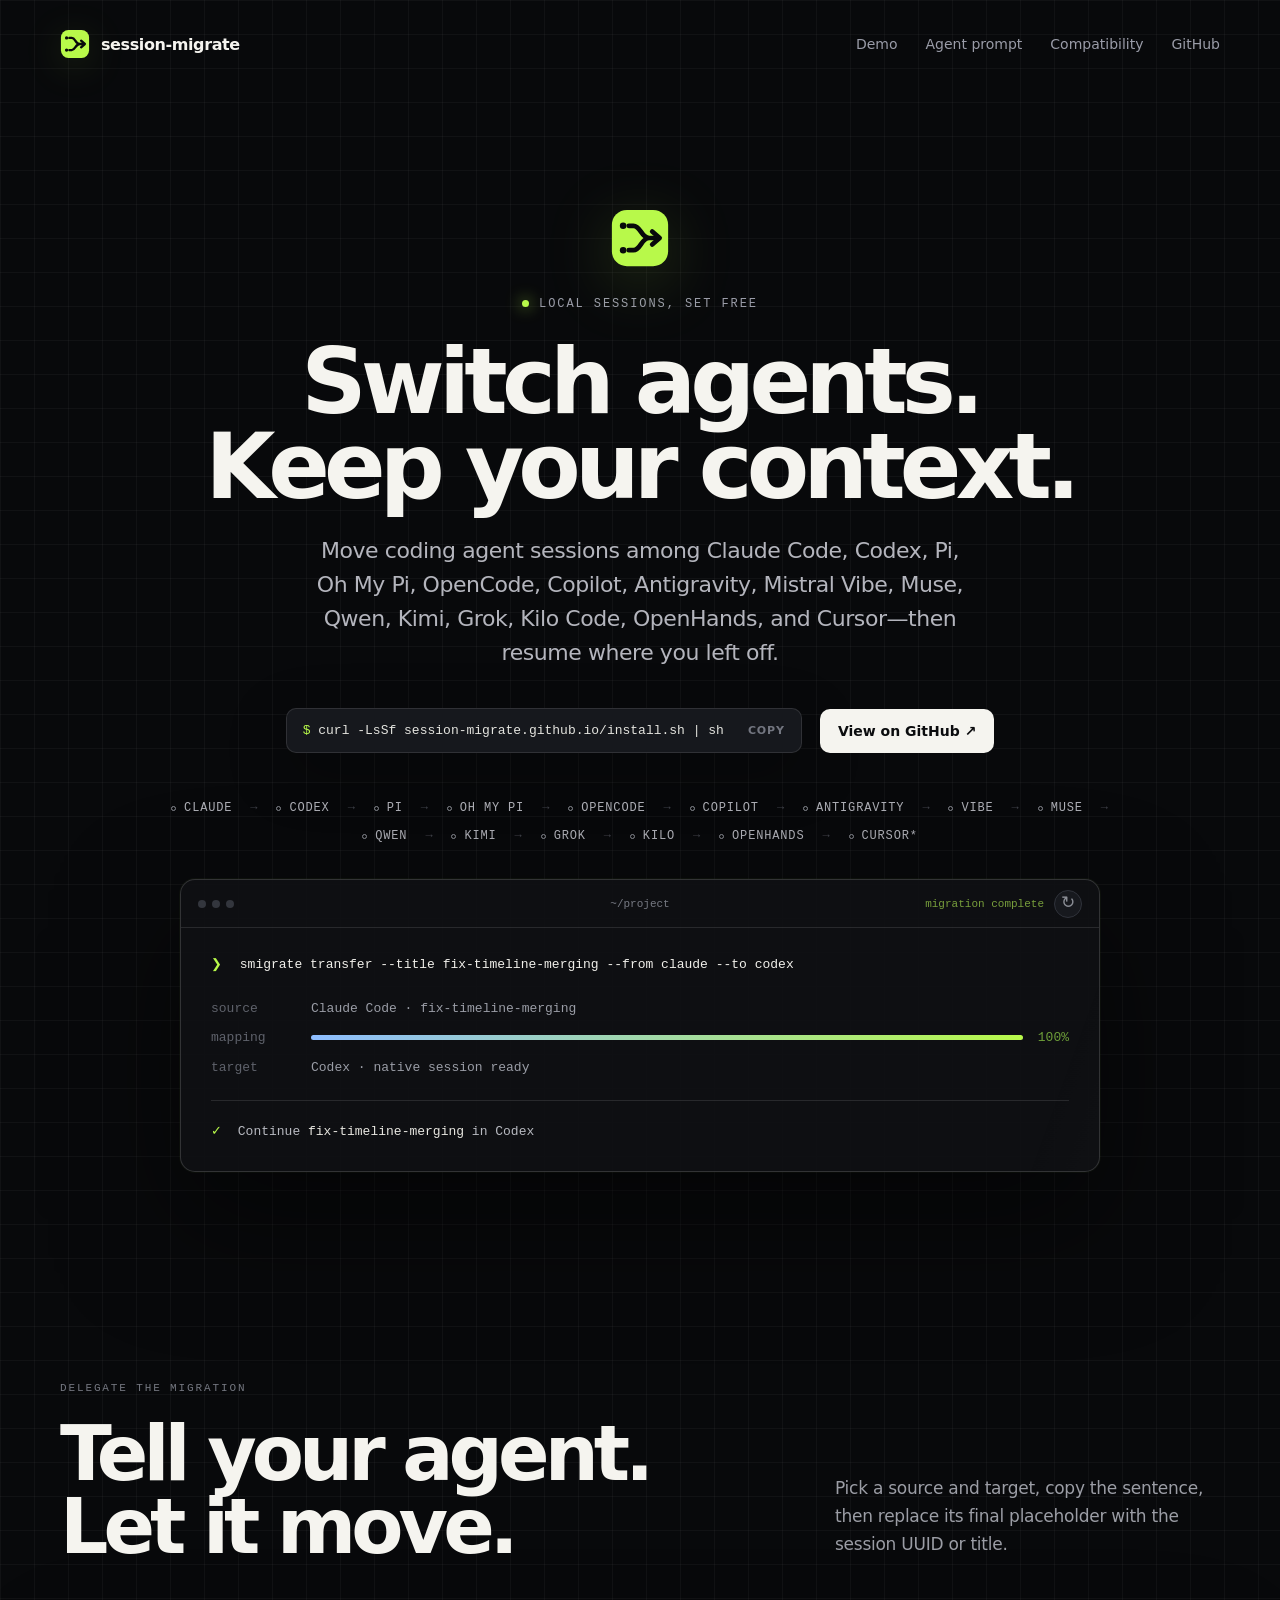
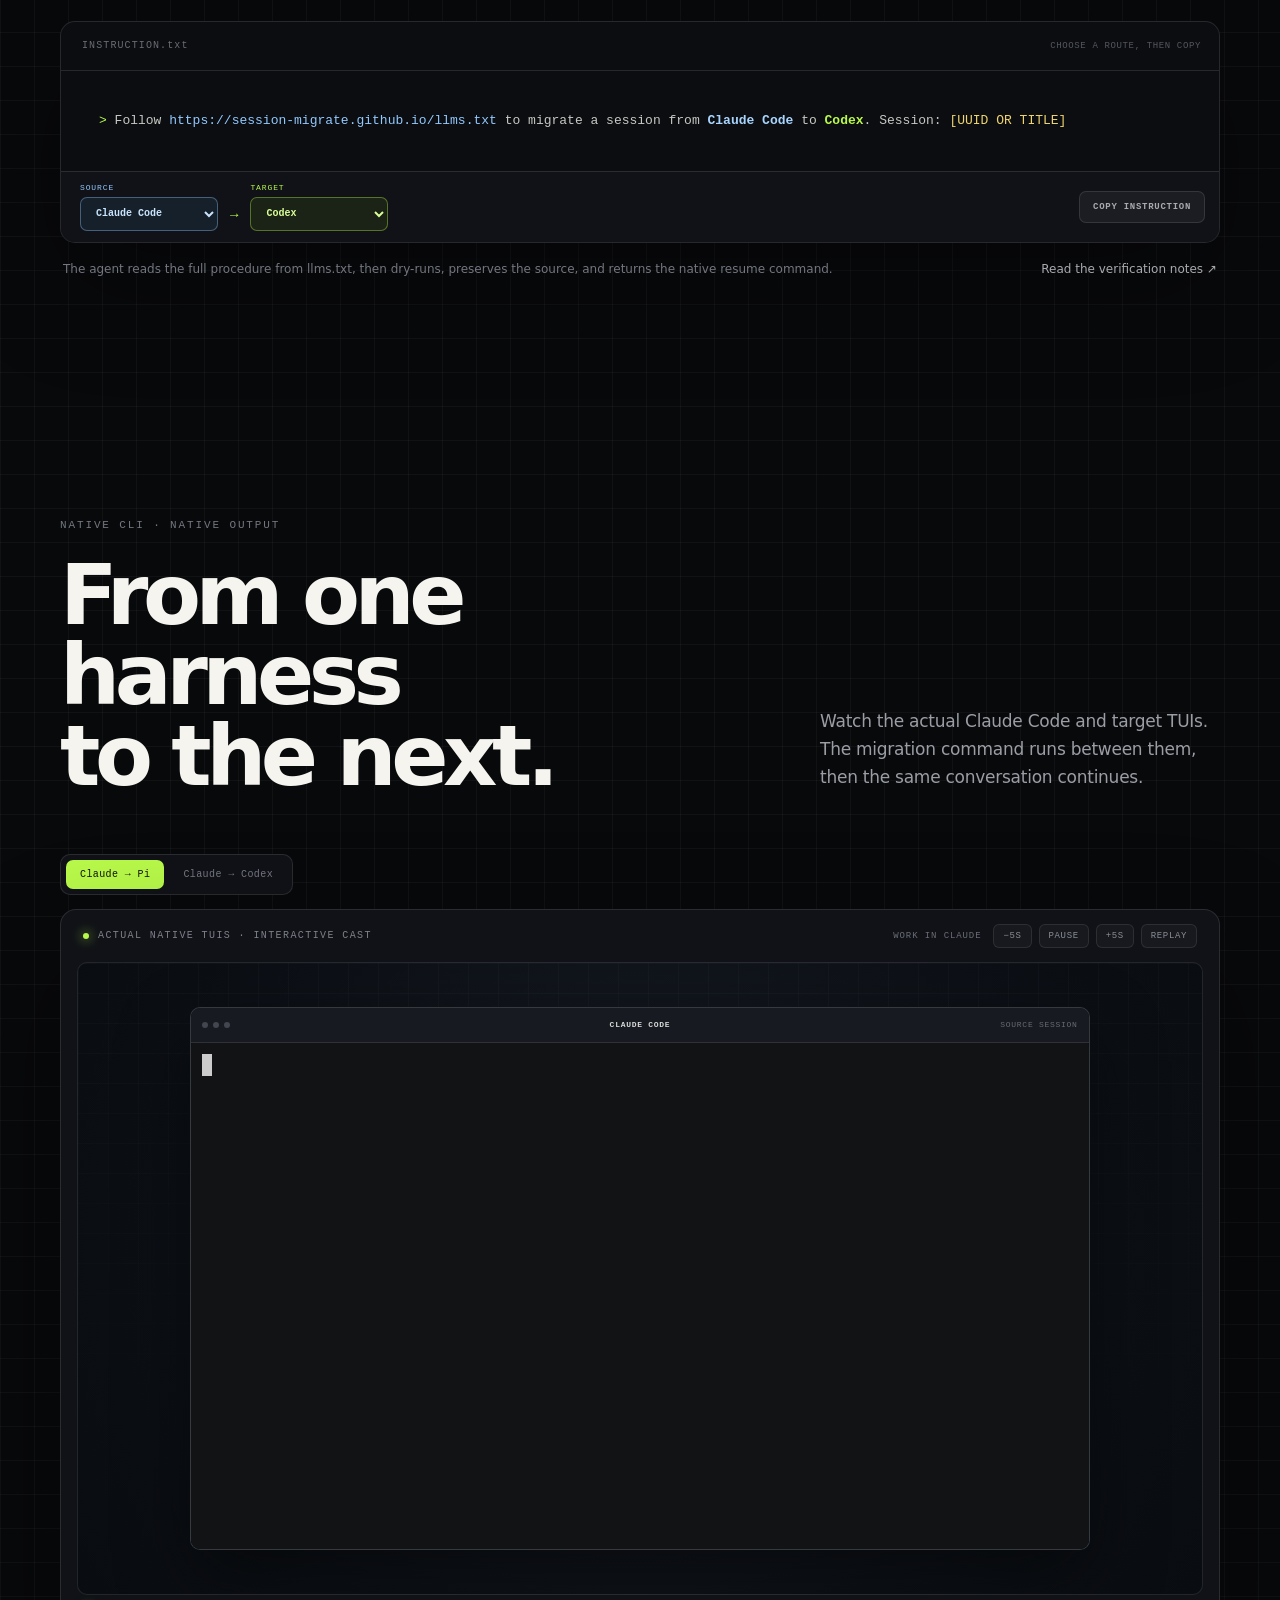
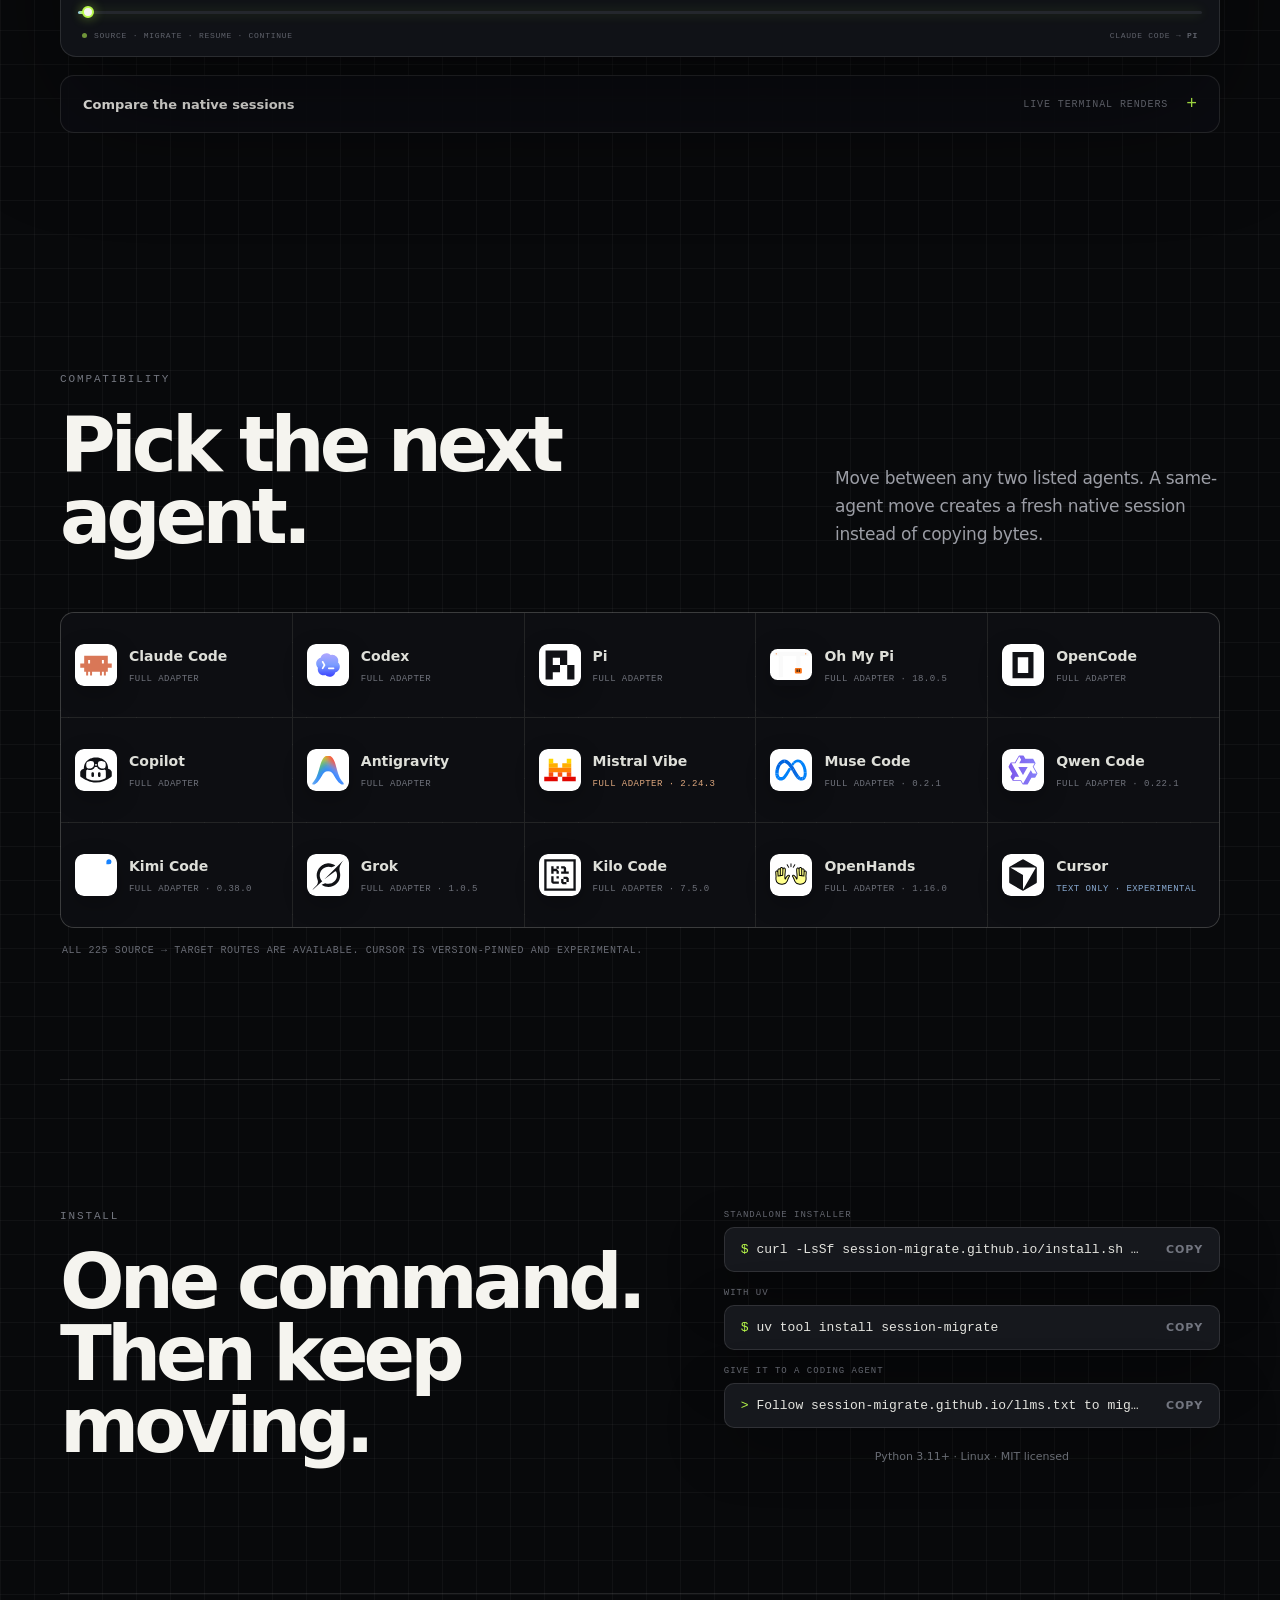
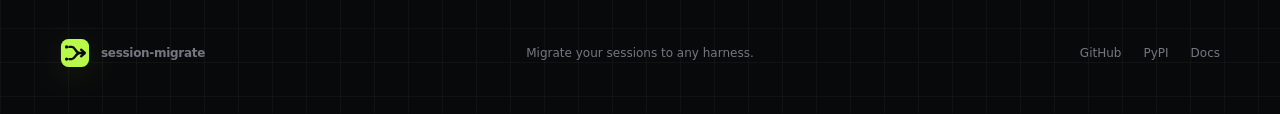
==== commit 63aee51d: "Add Grok Kilo and OpenHands to the site" ====
--- a/index.html
+++ b/index.html
@@ -4,23 +4,23 @@
     <meta charset="utf-8">
     <meta name="viewport" content="width=device-width, initial-scale=1">
     <title>session-migrate — Migrate your sessions to any harness</title>
-    <meta name="description" content="Move coding agent sessions among Claude Code, Codex, Pi, Oh My Pi, OpenCode, Copilot, Antigravity, Mistral Vibe, Muse, Qwen, Kimi, and Cursor.">
+    <meta name="description" content="Move coding agent sessions among Claude Code, Codex, Pi, Oh My Pi, OpenCode, Copilot, Antigravity, Mistral Vibe, Muse, Qwen, Kimi, Grok, Kilo Code, OpenHands, and Cursor.">
     <link rel="canonical" href="https://session-migrate.github.io/">
     <link rel="icon" href="/logo-mark.svg" type="image/svg+xml">
     <meta name="theme-color" content="#08090b">
     <meta property="og:type" content="website">
     <meta property="og:title" content="session-migrate — Migrate your sessions to any harness">
-    <meta property="og:description" content="Move coding agent sessions among Claude Code, Codex, Pi, Oh My Pi, OpenCode, Copilot, Antigravity, Mistral Vibe, Muse, Qwen, Kimi, and Cursor.">
+    <meta property="og:description" content="Move coding agent sessions among Claude Code, Codex, Pi, Oh My Pi, OpenCode, Copilot, Antigravity, Mistral Vibe, Muse, Qwen, Kimi, Grok, Kilo Code, OpenHands, and Cursor.">
     <meta property="og:url" content="https://session-migrate.github.io/">
-    <meta property="og:image" content="https://session-migrate.github.io/og-twelve-harnesses.png">
+    <meta property="og:image" content="https://session-migrate.github.io/og-fifteen-harnesses.png">
     <meta property="og:image:width" content="1731">
     <meta property="og:image:height" content="909">
-    <meta property="og:image:alt" content="Migrate sessions among Claude Code, Codex, Pi, Oh My Pi, OpenCode, Copilot, Antigravity, Mistral Vibe, Muse, Qwen, Kimi, and Cursor">
+    <meta property="og:image:alt" content="Migrate sessions among fifteen coding agents, from Claude Code and Codex to Grok, Kilo Code, OpenHands, and Cursor">
     <meta name="twitter:card" content="summary_large_image">
     <meta name="twitter:title" content="session-migrate — Migrate your sessions to any harness">
-    <meta name="twitter:description" content="Move coding agent sessions among Claude Code, Codex, Pi, Oh My Pi, OpenCode, Copilot, Antigravity, Mistral Vibe, Muse, Qwen, Kimi, and Cursor.">
-    <meta name="twitter:image" content="https://session-migrate.github.io/og-twelve-harnesses.png">
-    <meta name="twitter:image:alt" content="Migrate sessions among Claude Code, Codex, Pi, Oh My Pi, OpenCode, Copilot, Antigravity, Mistral Vibe, Muse, Qwen, Kimi, and Cursor">
+    <meta name="twitter:description" content="Move coding agent sessions among Claude Code, Codex, Pi, Oh My Pi, OpenCode, Copilot, Antigravity, Mistral Vibe, Muse, Qwen, Kimi, Grok, Kilo Code, OpenHands, and Cursor.">
+    <meta name="twitter:image" content="https://session-migrate.github.io/og-fifteen-harnesses.png">
+    <meta name="twitter:image:alt" content="Migrate sessions among fifteen coding agents, from Claude Code and Codex to Grok, Kilo Code, OpenHands, and Cursor">
     <link rel="stylesheet" href="/asciinema-player.css">
     <link rel="stylesheet" href="/styles.css">
   </head>
@@ -35,7 +35,7 @@
         <img class="hero-logo" src="/logo-mark.svg" alt="" aria-hidden="true">
         <div class="eyebrow"><span></span> Local sessions, set free</div>
         <h1>Switch agents.<br>Keep your context.</h1>
-        <p class="hero-copy">Move coding agent sessions among Claude Code, Codex, Pi, Oh My Pi, OpenCode, Copilot, Antigravity, Mistral Vibe, Muse, Qwen, Kimi, and Cursor—then resume where you left off.</p>
+        <p class="hero-copy">Move coding agent sessions among Claude Code, Codex, Pi, Oh My Pi, OpenCode, Copilot, Antigravity, Mistral Vibe, Muse, Qwen, Kimi, Grok, Kilo Code, OpenHands, and Cursor—then resume where you left off.</p>
         <div class="hero-actions">
           <button class="copy-command" type="button" data-copy="curl -LsSf https://session-migrate.github.io/install.sh | sh"><code><span>$</span> curl -LsSf session-migrate.github.io/install.sh | sh</code><b>Copy</b></button>
           <a class="primary-link" href="https://github.com/xhluca/session-migrate">View on GitHub <span>↗</span></a>
@@ -44,6 +44,7 @@
           <div class="agent"><span class="agent-dot"></span> Claude <span class="agent-arrow">→</span></div>
           <div class="agent"><span class="agent-dot"></span> Codex <span class="agent-arrow">→</span></div>
           <div class="agent"><span class="agent-dot"></span> Pi <span class="agent-arrow">→</span></div>
+          <div class="agent"><span class="agent-dot"></span> Oh My Pi <span class="agent-arrow">→</span></div>
           <div class="agent"><span class="agent-dot"></span> OpenCode <span class="agent-arrow">→</span></div>
           <div class="agent"><span class="agent-dot"></span> Copilot <span class="agent-arrow">→</span></div>
           <div class="agent"><span class="agent-dot"></span> Antigravity <span class="agent-arrow">→</span></div>
@@ -51,6 +52,9 @@
           <div class="agent"><span class="agent-dot"></span> Muse <span class="agent-arrow">→</span></div>
           <div class="agent"><span class="agent-dot"></span> Qwen <span class="agent-arrow">→</span></div>
           <div class="agent"><span class="agent-dot"></span> Kimi <span class="agent-arrow">→</span></div>
+          <div class="agent"><span class="agent-dot"></span> Grok <span class="agent-arrow">→</span></div>
+          <div class="agent"><span class="agent-dot"></span> Kilo <span class="agent-arrow">→</span></div>
+          <div class="agent"><span class="agent-dot"></span> OpenHands <span class="agent-arrow">→</span></div>
           <div class="agent"><span class="agent-dot"></span> Cursor*</div>
         </div>
         <div class="terminal" data-hero-terminal aria-label="Migrate fix-timeline-merging from Claude Code to Codex">
@@ -74,9 +78,9 @@
           <pre aria-live="polite"><code data-agent-prompt-output>Follow <span class="prompt-url">https://session-migrate.github.io/llms.txt</span> to migrate a session from <span class="prompt-source" data-agent-prompt-source-label>Claude Code</span> to <span class="prompt-target" data-agent-prompt-target-label>Codex</span>. Session: <span class="prompt-session">[UUID OR TITLE]</span></code></pre>
           <div class="agent-prompt-controls">
             <div class="agent-route" aria-label="Migration route">
-              <label><span>Source</span><select class="source-select" data-agent-prompt-source aria-label="Source harness"><option value="claude" selected>Claude Code</option><option value="codex">Codex</option><option value="pi">Pi</option><option value="omp">Oh My Pi</option><option value="opencode">OpenCode</option><option value="copilot">Copilot</option><option value="antigravity">Antigravity</option><option value="vibe">Mistral Vibe</option><option value="muse">Muse Code</option><option value="qwen">Qwen Code</option><option value="kimi">Kimi Code</option><option value="cursor">Cursor</option></select></label>
+              <label><span>Source</span><select class="source-select" data-agent-prompt-source aria-label="Source harness"><option value="claude" selected>Claude Code</option><option value="codex">Codex</option><option value="pi">Pi</option><option value="omp">Oh My Pi</option><option value="opencode">OpenCode</option><option value="copilot">Copilot</option><option value="antigravity">Antigravity</option><option value="vibe">Mistral Vibe</option><option value="muse">Muse Code</option><option value="qwen">Qwen Code</option><option value="kimi">Kimi Code</option><option value="grok">Grok</option><option value="kilo">Kilo Code</option><option value="openhands">OpenHands</option><option value="cursor">Cursor</option></select></label>
               <i aria-hidden="true">→</i>
-              <label><span>Target</span><select class="target-select" data-agent-prompt-target aria-label="Target harness"><option value="claude">Claude Code</option><option value="codex" selected>Codex</option><option value="pi">Pi</option><option value="omp">Oh My Pi</option><option value="opencode">OpenCode</option><option value="copilot">Copilot</option><option value="antigravity">Antigravity</option><option value="vibe">Mistral Vibe</option><option value="muse">Muse Code</option><option value="qwen">Qwen Code</option><option value="kimi">Kimi Code</option><option value="cursor">Cursor</option></select></label>
+              <label><span>Target</span><select class="target-select" data-agent-prompt-target aria-label="Target harness"><option value="claude">Claude Code</option><option value="codex" selected>Codex</option><option value="pi">Pi</option><option value="omp">Oh My Pi</option><option value="opencode">OpenCode</option><option value="copilot">Copilot</option><option value="antigravity">Antigravity</option><option value="vibe">Mistral Vibe</option><option value="muse">Muse Code</option><option value="qwen">Qwen Code</option><option value="kimi">Kimi Code</option><option value="grok">Grok</option><option value="kilo">Kilo Code</option><option value="openhands">OpenHands</option><option value="cursor">Cursor</option></select></label>
             </div>
             <button type="button" class="agent-prompt-copy" aria-label="Copy coding-agent instruction" data-agent-prompt-copy>Copy instruction</button>
           </div>
@@ -146,20 +150,23 @@
       <section class="section shell" id="compatibility">
         <div class="section-heading horizontal"><div><p>COMPATIBILITY</p><h2>Pick the next agent.</h2></div><span>Move between any two listed agents. A same-agent move creates a fresh native session instead of copying bytes.</span></div>
         <div class="capability-list" aria-label="Supported coding agents">
-          <article><i aria-hidden="true"></i><div><h3>Claude Code</h3><p>Full adapter</p></div></article>
-          <article><i aria-hidden="true"></i><div><h3>Codex</h3><p>Full adapter</p></div></article>
-          <article><i aria-hidden="true"></i><div><h3>Pi</h3><p>Full adapter</p></div></article>
-          <article><i aria-hidden="true"></i><div><h3>Oh My Pi</h3><p>Full adapter · 18.0.5</p></div></article>
-          <article><i aria-hidden="true"></i><div><h3>OpenCode</h3><p>Full adapter</p></div></article>
-          <article><i aria-hidden="true"></i><div><h3>Copilot</h3><p>Full adapter</p></div></article>
-          <article><i aria-hidden="true"></i><div><h3>Antigravity</h3><p>Full adapter</p></div></article>
-          <article class="vibe"><i aria-hidden="true"></i><div><h3>Mistral Vibe</h3><p>Full adapter · 2.24.3</p></div></article>
-          <article><i aria-hidden="true"></i><div><h3>Muse Code</h3><p>Full adapter · 0.2.1</p></div></article>
-          <article><i aria-hidden="true"></i><div><h3>Qwen Code</h3><p>Full adapter · 0.22.1</p></div></article>
-          <article><i aria-hidden="true"></i><div><h3>Kimi Code</h3><p>Full adapter · 0.38.0</p></div></article>
-          <article class="experimental"><i aria-hidden="true"></i><div><h3>Cursor</h3><p>Text only · experimental</p></div></article>
+          <a href="https://github.com/anthropics/claude-code"><img src="/agents/claude-code.svg" alt=""><div><h3>Claude Code</h3><p>Full adapter</p></div></a>
+          <a href="https://github.com/openai/codex"><img src="/agents/codex.svg" alt=""><div><h3>Codex</h3><p>Full adapter</p></div></a>
+          <a href="https://pi.dev"><img src="/agents/pi.svg" alt=""><div><h3>Pi</h3><p>Full adapter</p></div></a>
+          <a href="https://github.com/can1357/oh-my-pi"><img src="/agents/oh-my-pi.svg" alt=""><div><h3>Oh My Pi</h3><p>Full adapter · 18.0.5</p></div></a>
+          <a href="https://github.com/anomalyco/opencode"><img src="/agents/opencode.svg" alt=""><div><h3>OpenCode</h3><p>Full adapter</p></div></a>
+          <a href="https://github.com/github/copilot-cli"><img src="/agents/copilot.svg" alt=""><div><h3>Copilot</h3><p>Full adapter</p></div></a>
+          <a href="https://developers.google.com/antigravity"><img src="/agents/antigravity.svg" alt=""><div><h3>Antigravity</h3><p>Full adapter</p></div></a>
+          <a class="vibe" href="https://github.com/mistralai/mistral-vibe"><img src="/agents/mistral-vibe.svg" alt=""><div><h3>Mistral Vibe</h3><p>Full adapter · 2.24.3</p></div></a>
+          <a href="https://dev.meta.ai/"><img src="/agents/muse.svg" alt=""><div><h3>Muse Code</h3><p>Full adapter · 0.2.1</p></div></a>
+          <a href="https://github.com/QwenLM/qwen-code"><img src="/agents/qwen-code.svg" alt=""><div><h3>Qwen Code</h3><p>Full adapter · 0.22.1</p></div></a>
+          <a href="https://github.com/MoonshotAI/kimi-cli"><img src="/agents/kimi-code.svg" alt=""><div><h3>Kimi Code</h3><p>Full adapter · 0.38.0</p></div></a>
+          <a href="https://github.com/xai-org/grok-build"><img src="/agents/grok.svg" alt=""><div><h3>Grok</h3><p>Full adapter · 1.0.5</p></div></a>
+          <a href="https://github.com/Kilo-Org/kilocode"><img src="/agents/kilo-code.svg" alt=""><div><h3>Kilo Code</h3><p>Full adapter · 7.5.0</p></div></a>
+          <a href="https://github.com/All-Hands-AI/OpenHands"><img src="/agents/openhands.svg" alt=""><div><h3>OpenHands</h3><p>Full adapter · 1.16.0</p></div></a>
+          <a class="experimental" href="https://cursor.com/cli"><img src="/agents/cursor.svg" alt=""><div><h3>Cursor</h3><p>Text only · experimental</p></div></a>
         </div>
-        <p class="capability-note">All 144 source → target routes are available. Cursor is version-pinned and experimental.</p>
+        <p class="capability-note">All 225 source → target routes are available. Cursor is version-pinned and experimental.</p>
       </section>
 
       <section class="install section shell" id="install">
--- a/styles.css
+++ b/styles.css
@@ -217,15 +217,15 @@
 .stream-status { margin-top: 18px; padding: 14px; color: #71747c; background: #0b0d11; border-radius: 7px; font-size: 9px; text-align: center; }
 .stream-status span { margin-right: 6px; color: var(--lime); }
 
-.capability-list { display: grid; grid-template-columns: repeat(4, minmax(0, 1fr)); gap: 1px; overflow: hidden; background: var(--line); border: 1px solid var(--line); border-radius: 14px; }
-.capability-list article { display: flex; gap: 9px; align-items: center; min-height: 104px; padding: 18px 12px; background: #0d0e12; }
-.capability-list article > i { width: 8px; height: 8px; flex: 0 0 auto; background: var(--lime); border-radius: 50%; box-shadow: 0 0 13px rgba(184,249,74,.42); }
-.capability-list article.experimental > i { background: var(--blue); box-shadow: 0 0 13px rgba(138,193,255,.42); }
-.capability-list article.vibe > i { background: #ff9c52; box-shadow: 0 0 13px rgba(255,156,82,.45); }
+.capability-list { display: grid; grid-template-columns: repeat(5, minmax(0, 1fr)); gap: 1px; overflow: hidden; background: var(--line); border: 1px solid var(--line); border-radius: 14px; }
+.capability-list > a { display: flex; gap: 12px; align-items: center; min-height: 104px; padding: 18px 14px; background: #0d0e12; }
+.capability-list > a:hover { background: #12141a; }
+.capability-list > a:focus-visible { position: relative; z-index: 1; outline: 2px solid var(--blue); outline-offset: -3px; }
+.capability-list img { width: 42px; height: 42px; flex: 0 0 auto; object-fit: contain; border-radius: 9px; box-shadow: 0 8px 24px rgba(0,0,0,.24); }
 .capability-list h3 { margin-bottom: 4px; color: #dedfd9; font-size: 14px; }
 .capability-list p { color: #6f727b; font: 9px/1.5 var(--font-geist-mono), monospace; text-transform: uppercase; letter-spacing: .05em; }
-.capability-list article.experimental p { color: #88a9d0; }
-.capability-list article.vibe p { color: #dca67d; }
+.capability-list a.experimental p { color: #88a9d0; }
+.capability-list a.vibe p { color: #dca67d; }
 .capability-note { margin: 15px 2px 0; color: #686b74; font: 10px/1.6 var(--font-geist-mono), monospace; text-transform: uppercase; letter-spacing: .06em; }
 
 .feature-grid { display: grid; grid-template-columns: repeat(3, 1fr); gap: 1px; margin-bottom: 155px; overflow: hidden; background: var(--line); border: 1px solid var(--line); border-radius: 14px; }
@@ -306,7 +306,7 @@
   .stream-card { padding: 18px 14px; }
   .pipeline-step { grid-template-columns: 38px 1fr; gap: 11px; padding: 15px 13px; }
   .pipeline-arrow { margin-left: 30px; }
-  .capability-list article { min-height: 92px; padding: 16px 13px; }
+  .capability-list > a { min-height: 92px; padding: 16px 13px; }
   .capability-list h3 { font-size: 12px; }
   .feature-grid { margin-bottom: 100px; }
   .install { gap: 45px; padding-block: 100px; }
@@ -315,3 +315,6 @@
   .footer > div { justify-content: center; }
   .footer .brand { justify-self: center; }
 }
+@media (max-width: 480px) {
+  .capability-list { grid-template-columns: 1fr; }
+}
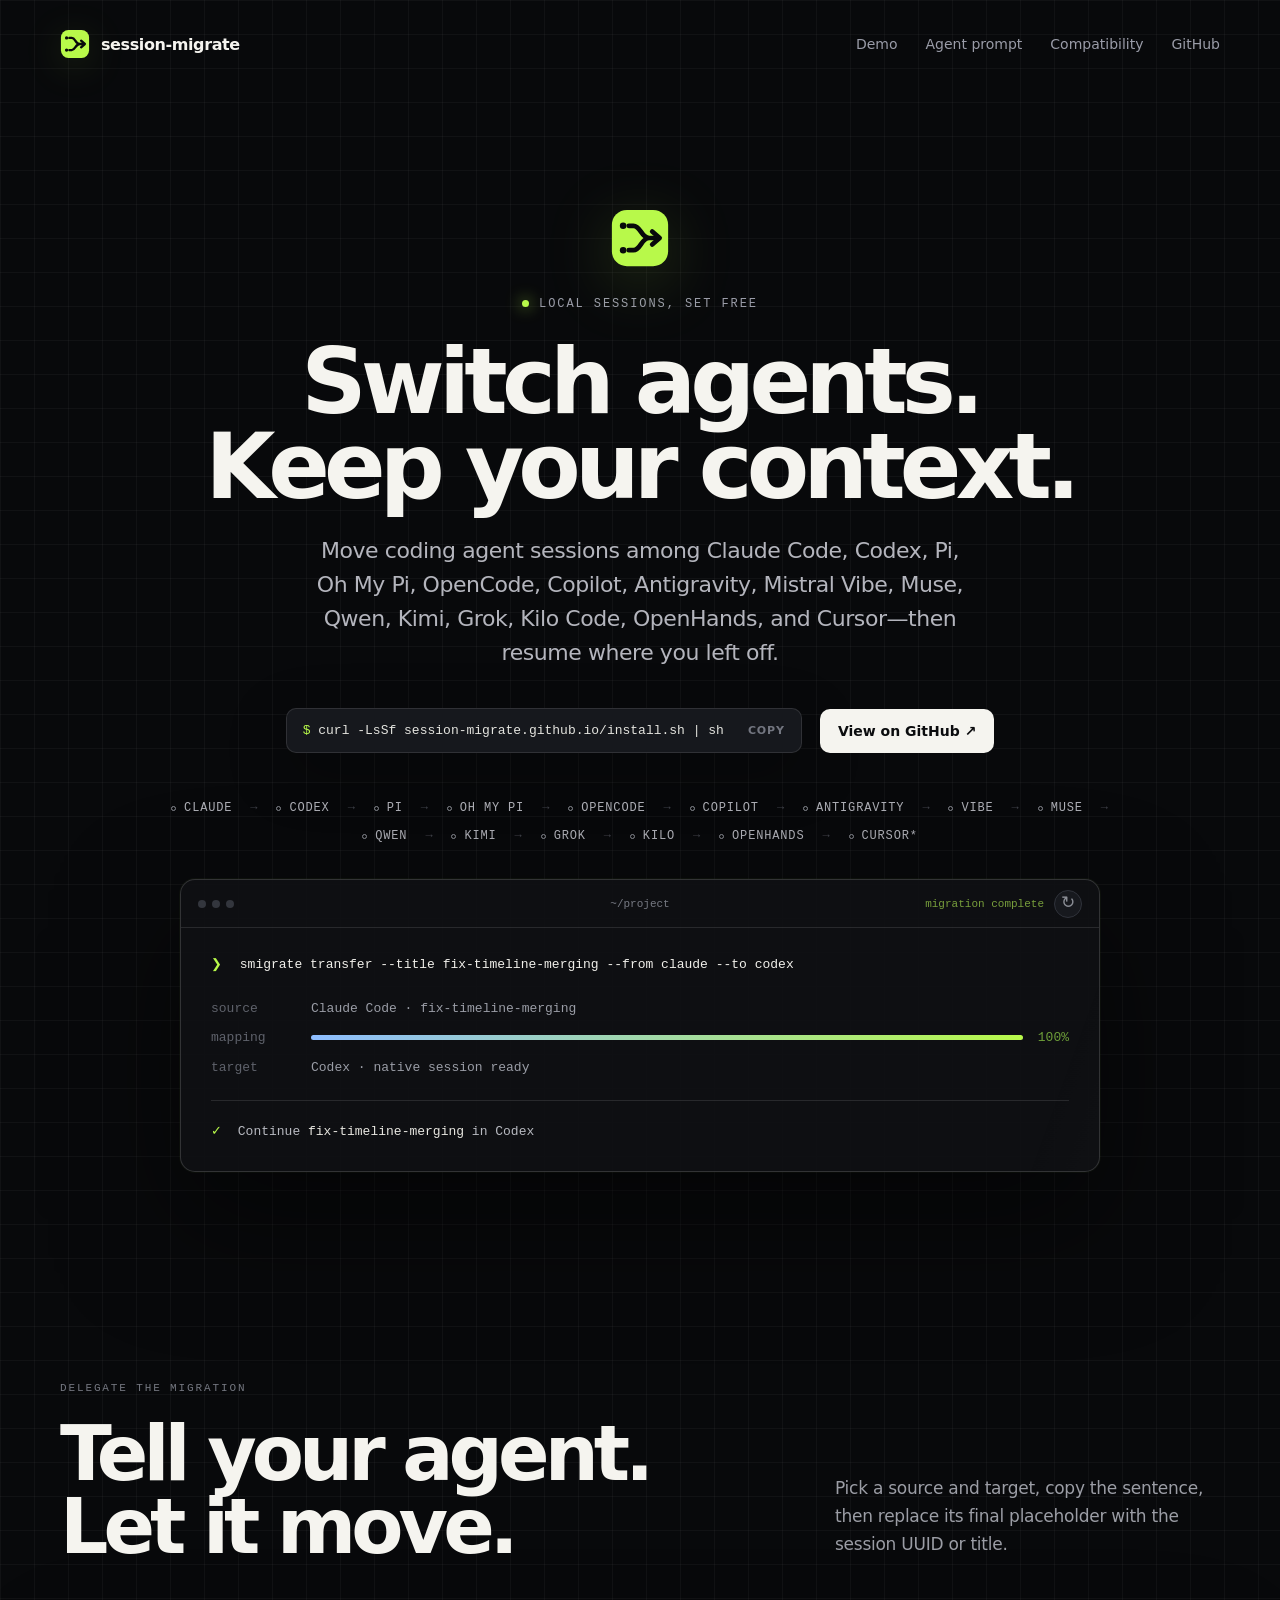
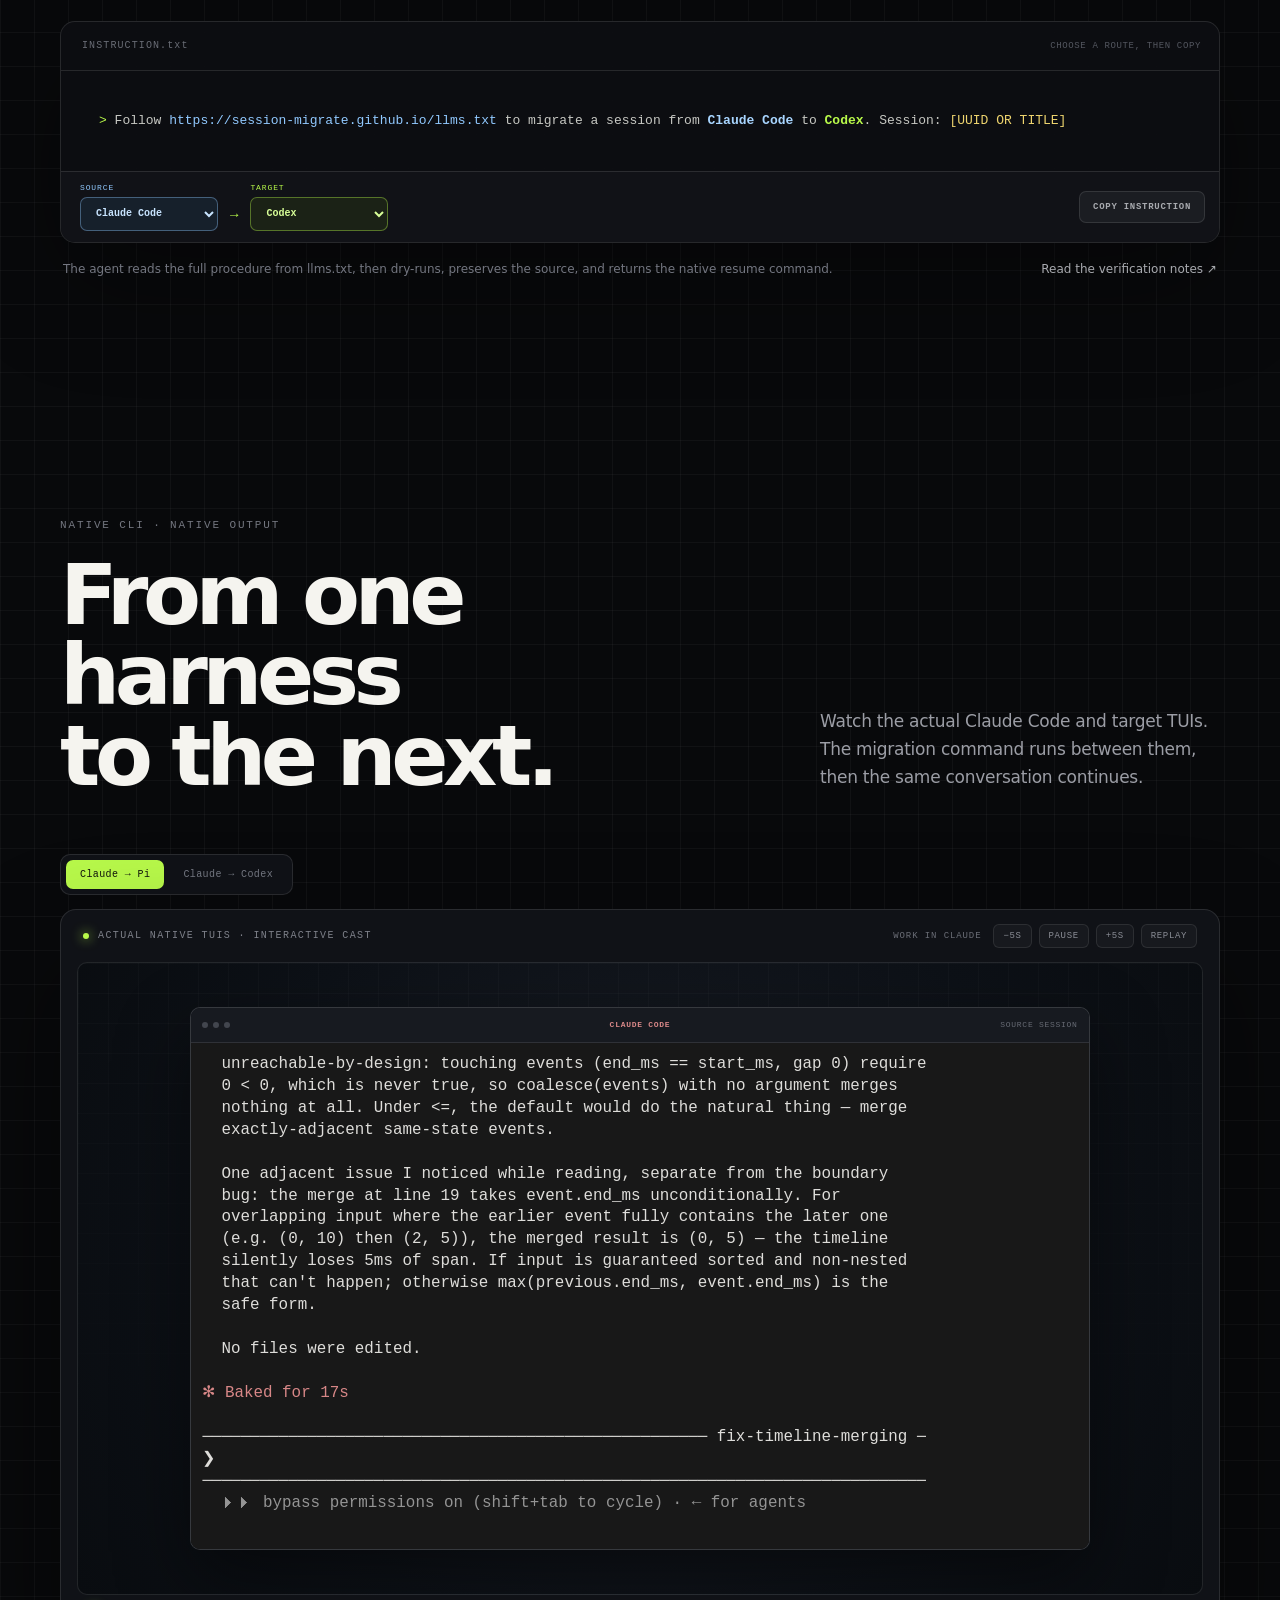
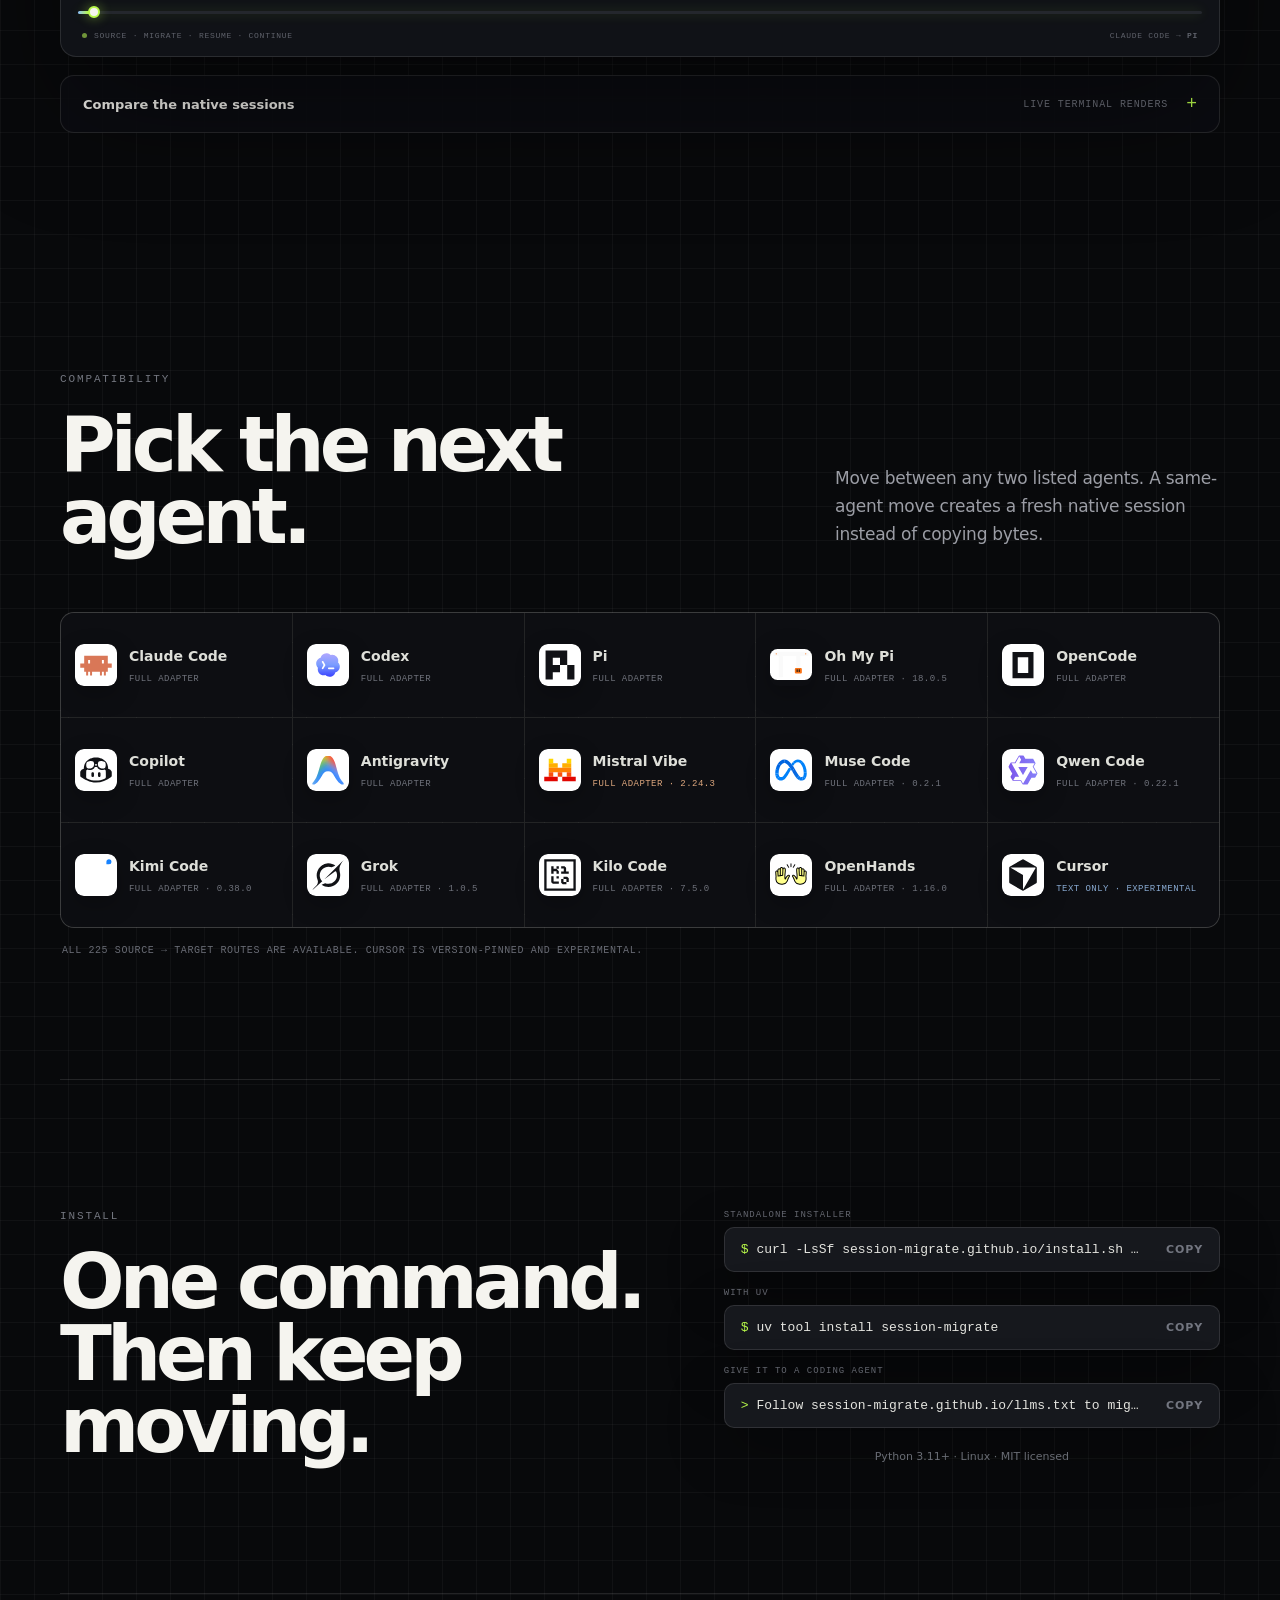
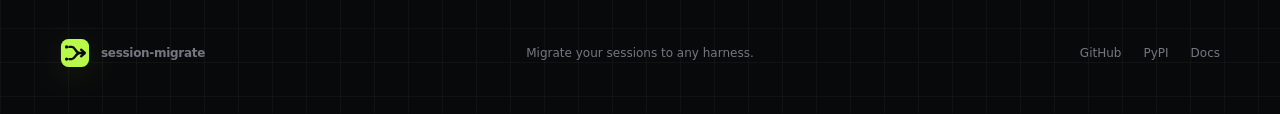
==== commit c299c67f: "fix: render Claude limit in terminal" ====
--- a/index.html
+++ b/index.html
@@ -104,7 +104,6 @@
               <div class="native-window native-window-source">
                 <div class="native-window-bar"><span class="native-window-dots"><i></i><i></i><i></i></span><b>Claude Code</b><em>source session</em></div>
                 <div class="cast-mount" data-source-cast></div>
-                <div class="context-limit" data-context-limit aria-live="polite"><b>You've hit your limit · resets 3pm (America/Montreal)</b><span>/upgrade to increase your usage limit.</span></div>
                 <div class="history-marker" data-anchored="false" aria-hidden="true"><span>shared history</span></div>
               </div>
               <div class="migration-window">
@@ -127,13 +126,13 @@
               <div class="history-bridge" aria-hidden="true"><i></i><span>same history</span><i></i></div>
             </div>
           </div>
-          <label class="trajectory-scrubber"><span class="sr-only">Migration story position</span><input type="range" min="0" max="50" step="0.1" value="0" aria-label="Seek through the migration story" data-trajectory-progress></label>
+          <label class="trajectory-scrubber"><span class="sr-only">Migration story position</span><input type="range" min="0" max="53" step="0.1" value="0" aria-label="Seek through the migration story" data-trajectory-progress></label>
           <figcaption><span><i></i> source · migrate · resume · continue</span><em>Claude Code → <b data-demo-target-caption>Pi</b></em></figcaption>
         </figure>
         <details class="snapshots">
           <summary><span>Compare the native sessions</span><em>Live terminal renders</em></summary>
           <div class="snapshot-grid">
-            <figure class="compare-terminal">
+            <figure class="compare-terminal claude-terminal">
               <div class="native-window-bar"><span class="native-window-dots"><i></i><i></i><i></i></span><b>Claude Code</b><em>native session</em></div>
               <div class="cast-mount compare-cast" data-compare-source aria-label="Claude Code native terminal recording"></div>
               <figcaption>Before · Claude Code TUI</figcaption>
--- a/styles.css
+++ b/styles.css
@@ -147,12 +147,24 @@
 .cast-mount .ap-wrapper { min-height: 100%; background: #0d1117; }
 .cast-mount .ap-terminal { padding: 0 !important; }
 .cast-mount .ap-overlay-start { display: none !important; }
-.context-limit { position: absolute; z-index: 7; right: 4%; bottom: 7%; left: 4%; display: grid; gap: 8px; padding: 8px 12px; visibility: hidden; background: #111215; opacity: 0; transform: translateY(8px); transition: opacity .35s ease, transform .35s ease, visibility .35s; box-shadow: 0 0 0 10px #111215; font: 11px/1.45 var(--font-geist-mono), monospace; }
-.context-limit.is-visible { visibility: visible; opacity: 1; transform: none; }
-.context-limit b { color: #ff5d79; font-weight: 500; }
-.context-limit b::before { color: #858992; content: "⎿ "; }
-.context-limit span { padding-left: 1.8em; color: #7d8088; }
-.context-limit span::before { content: "● "; }
+:is(.native-window-source, .claude-terminal) .native-window-bar b { color: #d78787; }
+:is(.native-window-source, .claude-terminal) .cast-mount,
+:is(.native-window-source, .claude-terminal) .cast-mount .ap-wrapper { background: #181818; }
+:is(.native-window-source, .claude-terminal) .ap-player { --term-color-foreground: #deddda; --term-color-background: #181818; --term-color-1: #ff5f5f; --term-color-2: #87d787; --term-color-3: #d78787; --term-color-4: #afd7ff; --term-color-8: #949494; }
+:is(.native-window-source, .claude-terminal) .ap-line.claude-prompt-line { background: #343230; }
+:is(.native-window-source, .claude-terminal) .ap-line.claude-prompt-line span { color: #f5f4ef !important; }
+:is(.native-window-source, .claude-terminal) .ap-line.claude-tool-line span { color: #d8d7d3 !important; }
+:is(.native-window-source, .claude-terminal) .ap-line.claude-thinking-line span { color: #d78787 !important; }
+:is(.native-window-source, .claude-terminal) .ap-line.claude-tip-line span,
+:is(.native-window-source, .claude-terminal) .ap-line.claude-status-line span { color: #949494 !important; }
+:is(.native-window-source, .claude-terminal) .ap-line span.claude-accent { color: #87d787 !important; }
+:is(.native-window-source, .claude-terminal) .ap-line span.claude-command { color: #afd7ff !important; }
+:is(.native-window-source, .claude-terminal) .ap-line span.claude-muted { color: #949494 !important; }
+.claude-limit-injection { position: absolute; z-index: 8; top: calc(100% * 17 / 22); left: 0; width: 100%; height: calc(100% * 3 / 22); display: grid; grid-template-columns: 2ch minmax(0, 1fr); align-content: start; color: #ff5f5f; background: var(--term-color-background); font: inherit; line-height: var(--term-line-height); opacity: 0; pointer-events: none; animation: claude-limit-appear .16s ease-out forwards; }
+.claude-limit-injection strong { overflow: hidden; color: #ff5f5f; font: inherit; font-weight: 500; white-space: nowrap; text-overflow: clip; }
+.claude-limit-gutter { color: #949494; }
+.claude-limit-suggestion { color: #949494; }
+@keyframes claude-limit-appear { from { opacity: 0; transform: translateY(.35em); } to { opacity: 1; transform: none; } }
 .native-window-target { left: 52%; width: 46%; opacity: 0; transform: translateX(8%) scale(.96); pointer-events: none; }
 .migration-window { top: 14%; left: 52%; width: 46%; height: 72%; opacity: 0; transform: translateX(8%) scale(.96); }
 .migration-body { display: flex; flex-direction: column; height: calc(100% - 35px); padding: clamp(16px, 2.4vw, 28px); color: #d7d9d4; font: clamp(8px, 1.1vw, 13px)/1.7 var(--font-geist-mono), monospace; }
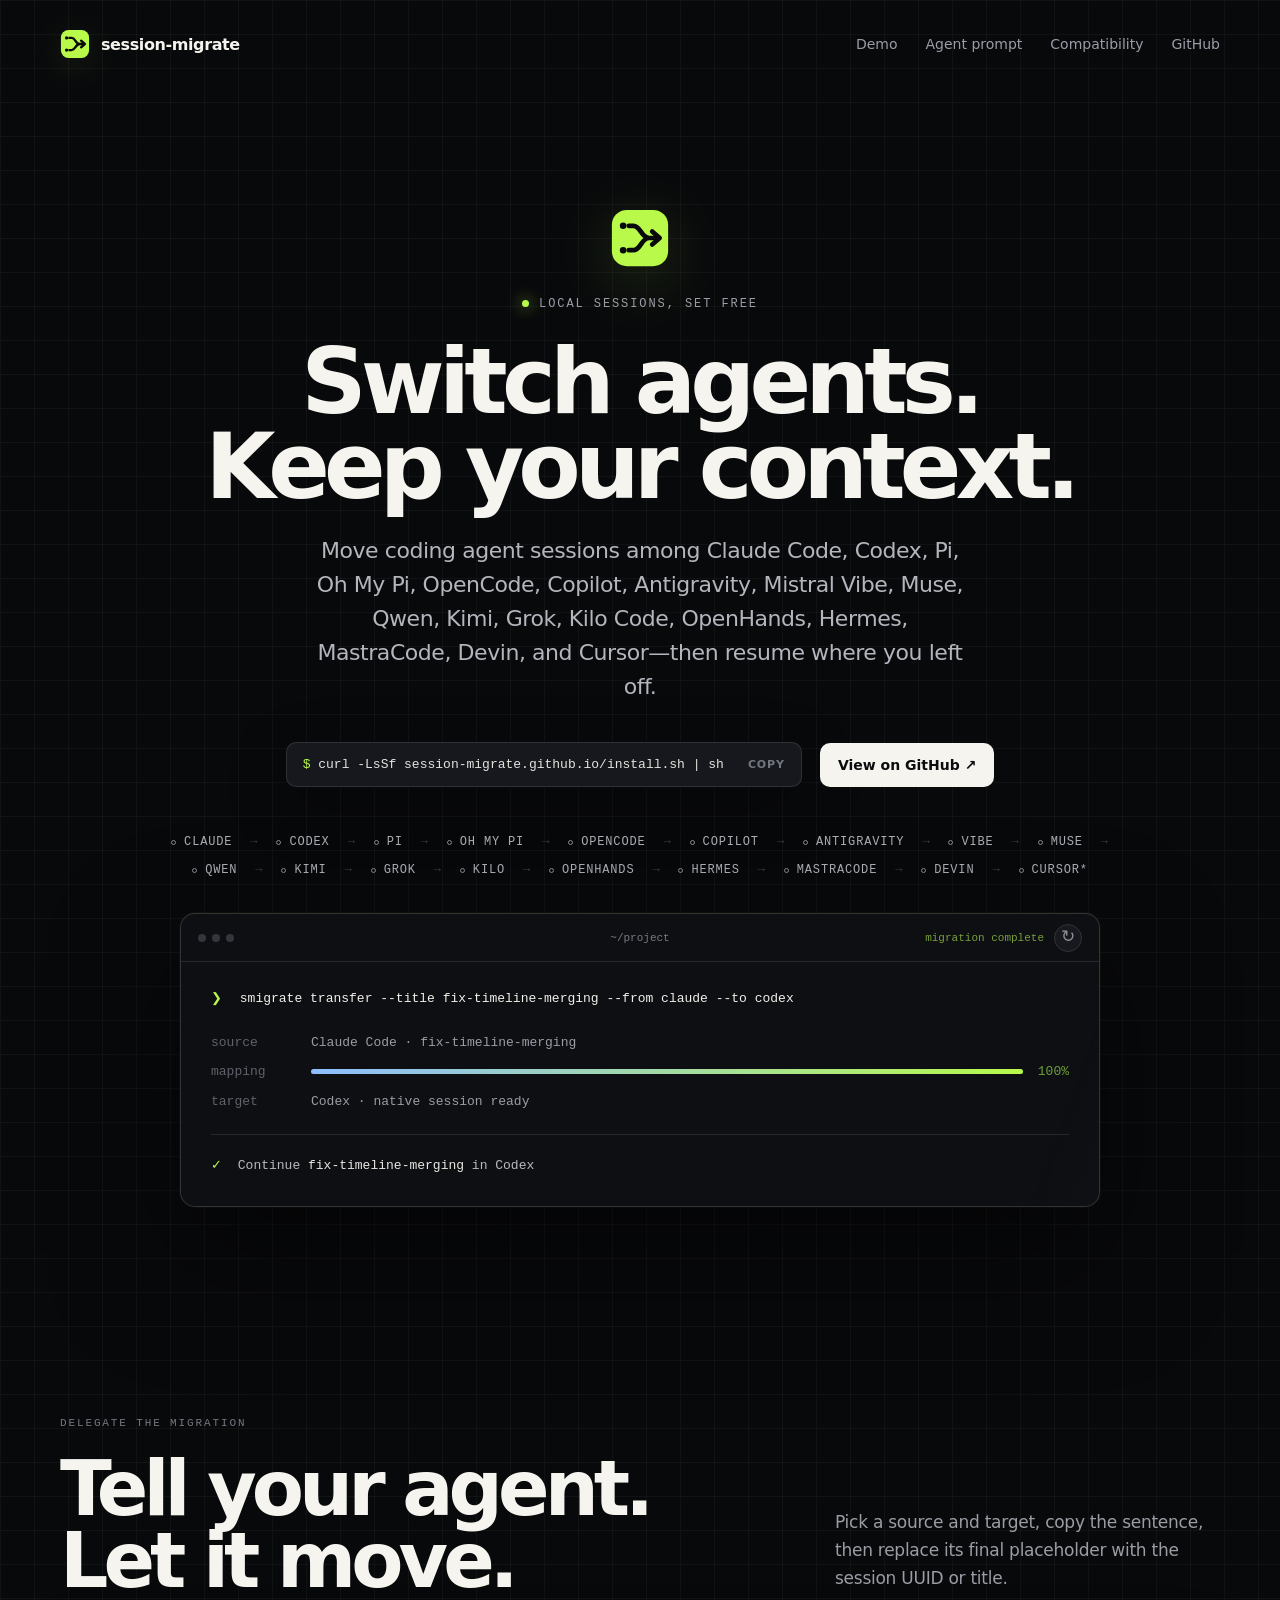
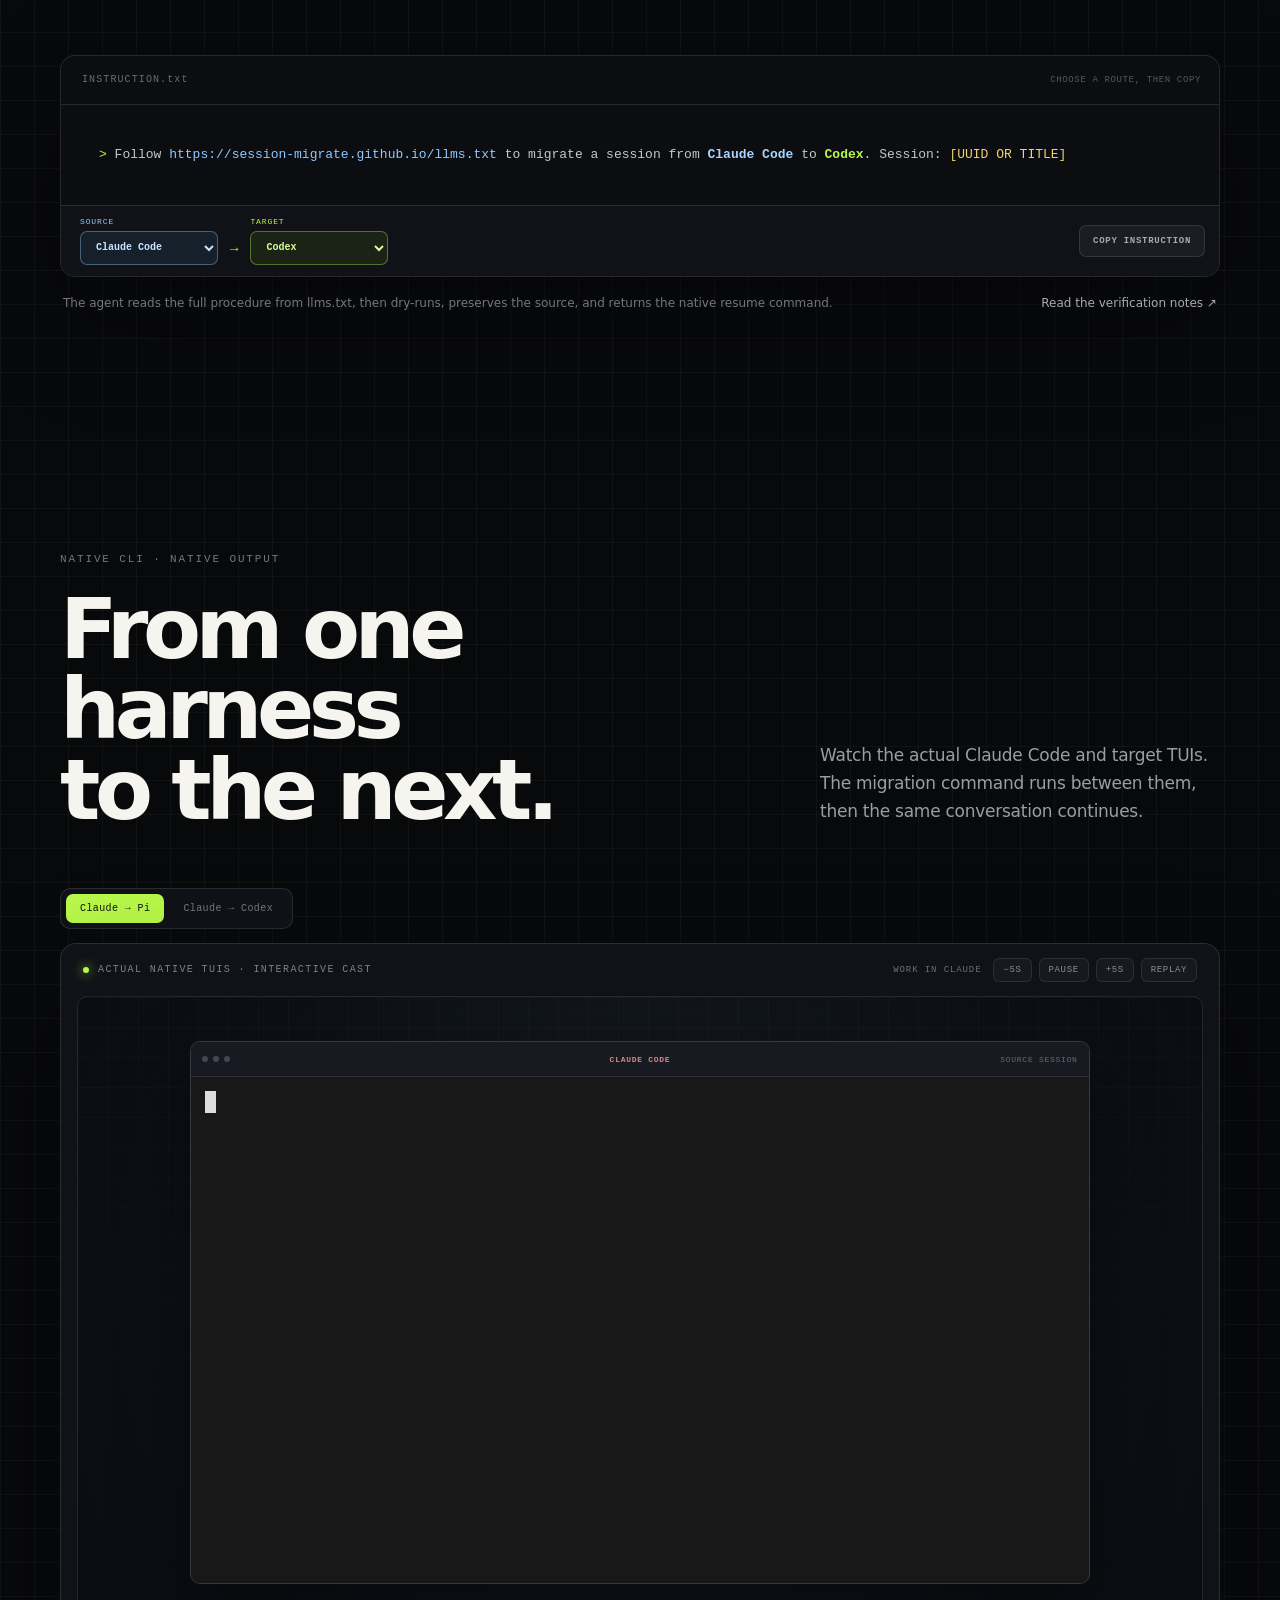
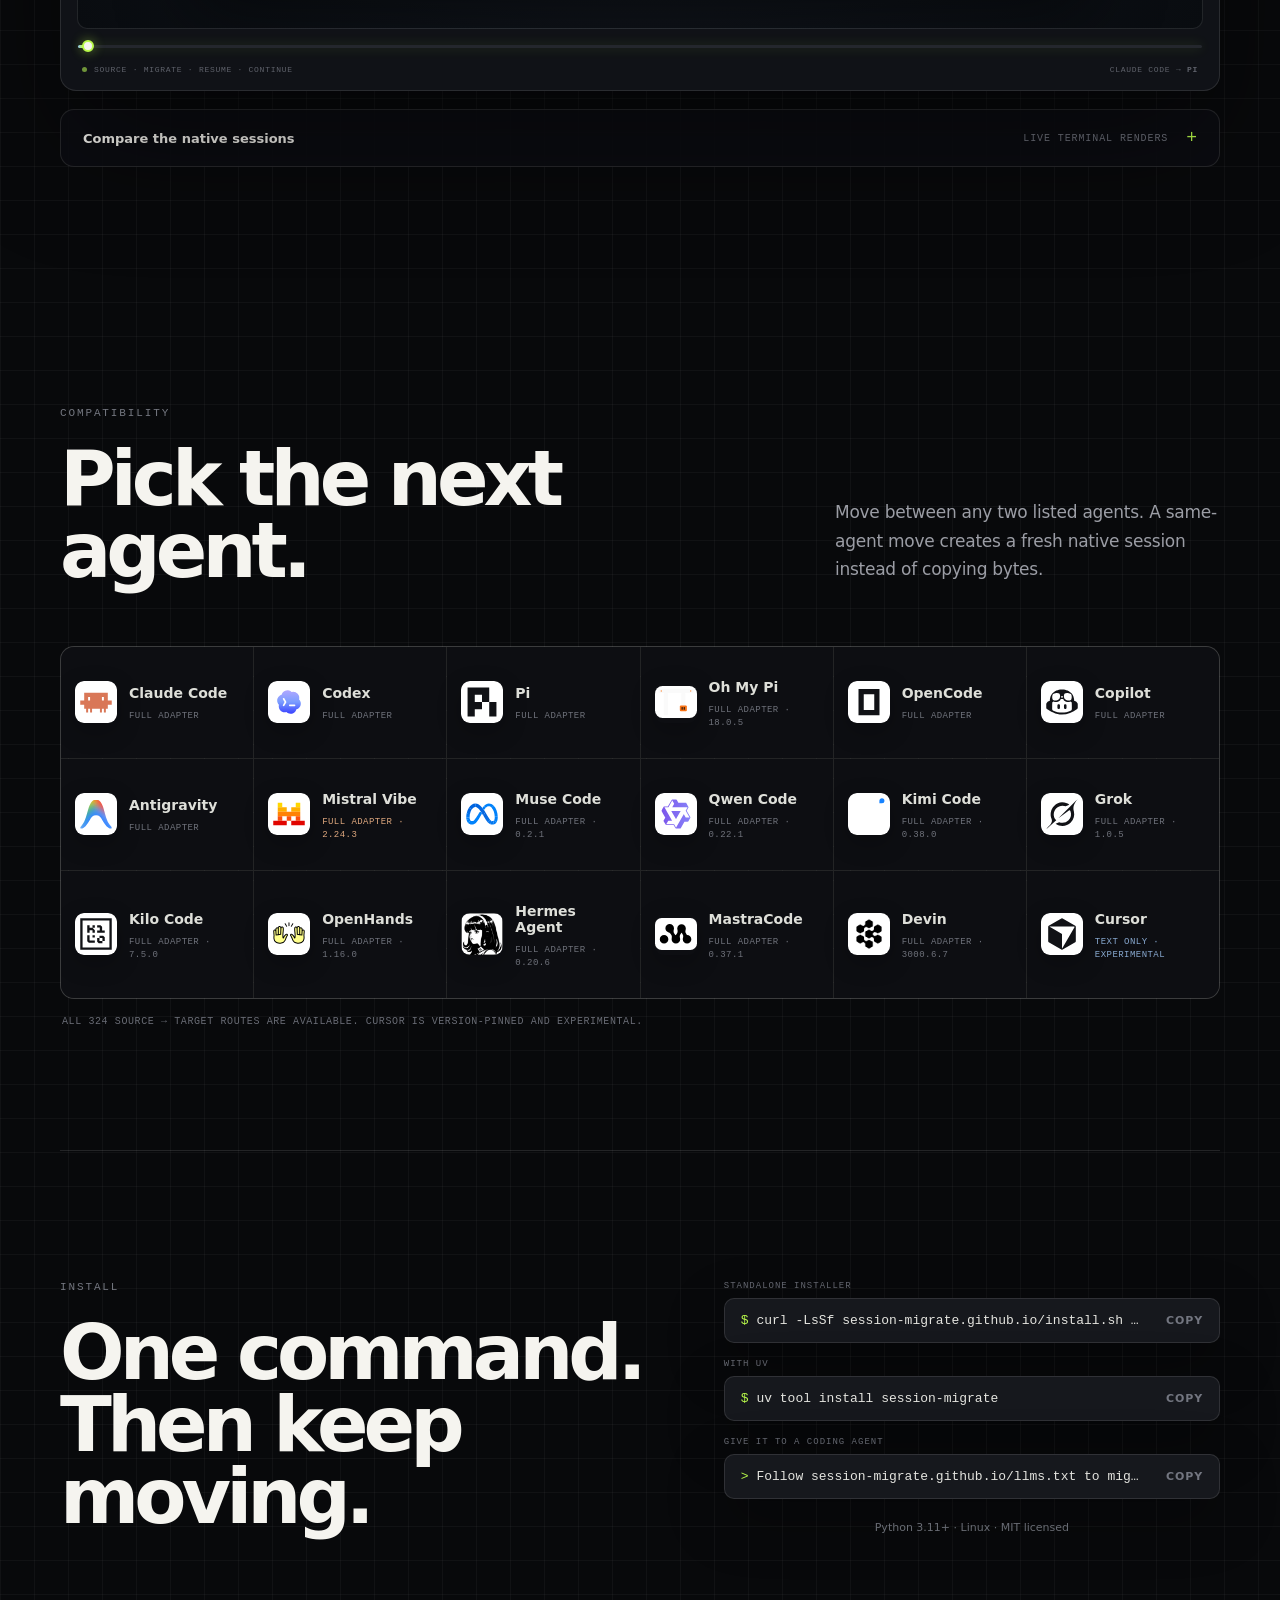
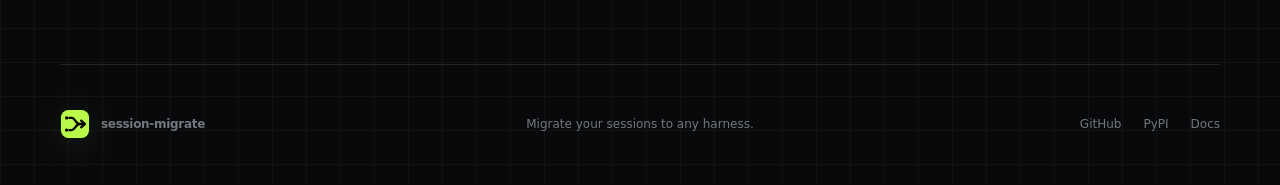
==== commit 0cb8081b: "Add Hermes MastraCode and Devin to the site" ====
--- a/index.html
+++ b/index.html
@@ -4,23 +4,23 @@
     <meta charset="utf-8">
     <meta name="viewport" content="width=device-width, initial-scale=1">
     <title>session-migrate — Migrate your sessions to any harness</title>
-    <meta name="description" content="Move coding agent sessions among Claude Code, Codex, Pi, Oh My Pi, OpenCode, Copilot, Antigravity, Mistral Vibe, Muse, Qwen, Kimi, Grok, Kilo Code, OpenHands, and Cursor.">
+    <meta name="description" content="Move coding agent sessions among Claude Code, Codex, Pi, Oh My Pi, OpenCode, Copilot, Antigravity, Mistral Vibe, Muse, Qwen, Kimi, Grok, Kilo Code, OpenHands, Hermes, MastraCode, Devin, and Cursor.">
     <link rel="canonical" href="https://session-migrate.github.io/">
     <link rel="icon" href="/logo-mark.svg" type="image/svg+xml">
     <meta name="theme-color" content="#08090b">
     <meta property="og:type" content="website">
     <meta property="og:title" content="session-migrate — Migrate your sessions to any harness">
-    <meta property="og:description" content="Move coding agent sessions among Claude Code, Codex, Pi, Oh My Pi, OpenCode, Copilot, Antigravity, Mistral Vibe, Muse, Qwen, Kimi, Grok, Kilo Code, OpenHands, and Cursor.">
+    <meta property="og:description" content="Move coding agent sessions among Claude Code, Codex, Pi, Oh My Pi, OpenCode, Copilot, Antigravity, Mistral Vibe, Muse, Qwen, Kimi, Grok, Kilo Code, OpenHands, Hermes, MastraCode, Devin, and Cursor.">
     <meta property="og:url" content="https://session-migrate.github.io/">
-    <meta property="og:image" content="https://session-migrate.github.io/og-fifteen-harnesses.png">
+    <meta property="og:image" content="https://session-migrate.github.io/og-eighteen-harnesses.png">
     <meta property="og:image:width" content="1731">
     <meta property="og:image:height" content="909">
-    <meta property="og:image:alt" content="Migrate sessions among fifteen coding agents, from Claude Code and Codex to Grok, Kilo Code, OpenHands, and Cursor">
+    <meta property="og:image:alt" content="Migrate sessions among eighteen coding agents, from Claude Code and Codex to Hermes, MastraCode, Devin, and Cursor">
     <meta name="twitter:card" content="summary_large_image">
     <meta name="twitter:title" content="session-migrate — Migrate your sessions to any harness">
-    <meta name="twitter:description" content="Move coding agent sessions among Claude Code, Codex, Pi, Oh My Pi, OpenCode, Copilot, Antigravity, Mistral Vibe, Muse, Qwen, Kimi, Grok, Kilo Code, OpenHands, and Cursor.">
-    <meta name="twitter:image" content="https://session-migrate.github.io/og-fifteen-harnesses.png">
-    <meta name="twitter:image:alt" content="Migrate sessions among fifteen coding agents, from Claude Code and Codex to Grok, Kilo Code, OpenHands, and Cursor">
+    <meta name="twitter:description" content="Move coding agent sessions among Claude Code, Codex, Pi, Oh My Pi, OpenCode, Copilot, Antigravity, Mistral Vibe, Muse, Qwen, Kimi, Grok, Kilo Code, OpenHands, Hermes, MastraCode, Devin, and Cursor.">
+    <meta name="twitter:image" content="https://session-migrate.github.io/og-eighteen-harnesses.png">
+    <meta name="twitter:image:alt" content="Migrate sessions among eighteen coding agents, from Claude Code and Codex to Hermes, MastraCode, Devin, and Cursor">
     <link rel="stylesheet" href="/asciinema-player.css">
     <link rel="stylesheet" href="/styles.css">
   </head>
@@ -35,7 +35,7 @@
         <img class="hero-logo" src="/logo-mark.svg" alt="" aria-hidden="true">
         <div class="eyebrow"><span></span> Local sessions, set free</div>
         <h1>Switch agents.<br>Keep your context.</h1>
-        <p class="hero-copy">Move coding agent sessions among Claude Code, Codex, Pi, Oh My Pi, OpenCode, Copilot, Antigravity, Mistral Vibe, Muse, Qwen, Kimi, Grok, Kilo Code, OpenHands, and Cursor—then resume where you left off.</p>
+        <p class="hero-copy">Move coding agent sessions among Claude Code, Codex, Pi, Oh My Pi, OpenCode, Copilot, Antigravity, Mistral Vibe, Muse, Qwen, Kimi, Grok, Kilo Code, OpenHands, Hermes, MastraCode, Devin, and Cursor—then resume where you left off.</p>
         <div class="hero-actions">
           <button class="copy-command" type="button" data-copy="curl -LsSf https://session-migrate.github.io/install.sh | sh"><code><span>$</span> curl -LsSf session-migrate.github.io/install.sh | sh</code><b>Copy</b></button>
           <a class="primary-link" href="https://github.com/xhluca/session-migrate">View on GitHub <span>↗</span></a>
@@ -55,6 +55,9 @@
           <div class="agent"><span class="agent-dot"></span> Grok <span class="agent-arrow">→</span></div>
           <div class="agent"><span class="agent-dot"></span> Kilo <span class="agent-arrow">→</span></div>
           <div class="agent"><span class="agent-dot"></span> OpenHands <span class="agent-arrow">→</span></div>
+          <div class="agent"><span class="agent-dot"></span> Hermes <span class="agent-arrow">→</span></div>
+          <div class="agent"><span class="agent-dot"></span> MastraCode <span class="agent-arrow">→</span></div>
+          <div class="agent"><span class="agent-dot"></span> Devin <span class="agent-arrow">→</span></div>
           <div class="agent"><span class="agent-dot"></span> Cursor*</div>
         </div>
         <div class="terminal" data-hero-terminal aria-label="Migrate fix-timeline-merging from Claude Code to Codex">
@@ -78,9 +81,9 @@
           <pre aria-live="polite"><code data-agent-prompt-output>Follow <span class="prompt-url">https://session-migrate.github.io/llms.txt</span> to migrate a session from <span class="prompt-source" data-agent-prompt-source-label>Claude Code</span> to <span class="prompt-target" data-agent-prompt-target-label>Codex</span>. Session: <span class="prompt-session">[UUID OR TITLE]</span></code></pre>
           <div class="agent-prompt-controls">
             <div class="agent-route" aria-label="Migration route">
-              <label><span>Source</span><select class="source-select" data-agent-prompt-source aria-label="Source harness"><option value="claude" selected>Claude Code</option><option value="codex">Codex</option><option value="pi">Pi</option><option value="omp">Oh My Pi</option><option value="opencode">OpenCode</option><option value="copilot">Copilot</option><option value="antigravity">Antigravity</option><option value="vibe">Mistral Vibe</option><option value="muse">Muse Code</option><option value="qwen">Qwen Code</option><option value="kimi">Kimi Code</option><option value="grok">Grok</option><option value="kilo">Kilo Code</option><option value="openhands">OpenHands</option><option value="cursor">Cursor</option></select></label>
+              <label><span>Source</span><select class="source-select" data-agent-prompt-source aria-label="Source harness"><option value="claude" selected>Claude Code</option><option value="codex">Codex</option><option value="pi">Pi</option><option value="omp">Oh My Pi</option><option value="opencode">OpenCode</option><option value="copilot">Copilot</option><option value="antigravity">Antigravity</option><option value="vibe">Mistral Vibe</option><option value="muse">Muse Code</option><option value="qwen">Qwen Code</option><option value="kimi">Kimi Code</option><option value="grok">Grok</option><option value="kilo">Kilo Code</option><option value="openhands">OpenHands</option><option value="hermes">Hermes Agent</option><option value="mastracode">MastraCode</option><option value="devin">Devin</option><option value="cursor">Cursor</option></select></label>
               <i aria-hidden="true">→</i>
-              <label><span>Target</span><select class="target-select" data-agent-prompt-target aria-label="Target harness"><option value="claude">Claude Code</option><option value="codex" selected>Codex</option><option value="pi">Pi</option><option value="omp">Oh My Pi</option><option value="opencode">OpenCode</option><option value="copilot">Copilot</option><option value="antigravity">Antigravity</option><option value="vibe">Mistral Vibe</option><option value="muse">Muse Code</option><option value="qwen">Qwen Code</option><option value="kimi">Kimi Code</option><option value="grok">Grok</option><option value="kilo">Kilo Code</option><option value="openhands">OpenHands</option><option value="cursor">Cursor</option></select></label>
+              <label><span>Target</span><select class="target-select" data-agent-prompt-target aria-label="Target harness"><option value="claude">Claude Code</option><option value="codex" selected>Codex</option><option value="pi">Pi</option><option value="omp">Oh My Pi</option><option value="opencode">OpenCode</option><option value="copilot">Copilot</option><option value="antigravity">Antigravity</option><option value="vibe">Mistral Vibe</option><option value="muse">Muse Code</option><option value="qwen">Qwen Code</option><option value="kimi">Kimi Code</option><option value="grok">Grok</option><option value="kilo">Kilo Code</option><option value="openhands">OpenHands</option><option value="hermes">Hermes Agent</option><option value="mastracode">MastraCode</option><option value="devin">Devin</option><option value="cursor">Cursor</option></select></label>
             </div>
             <button type="button" class="agent-prompt-copy" aria-label="Copy coding-agent instruction" data-agent-prompt-copy>Copy instruction</button>
           </div>
@@ -163,9 +166,12 @@
           <a href="https://github.com/xai-org/grok-build"><img src="/agents/grok.svg" alt=""><div><h3>Grok</h3><p>Full adapter · 1.0.5</p></div></a>
           <a href="https://github.com/Kilo-Org/kilocode"><img src="/agents/kilo-code.svg" alt=""><div><h3>Kilo Code</h3><p>Full adapter · 7.5.0</p></div></a>
           <a href="https://github.com/All-Hands-AI/OpenHands"><img src="/agents/openhands.svg" alt=""><div><h3>OpenHands</h3><p>Full adapter · 1.16.0</p></div></a>
+          <a href="https://github.com/NousResearch/hermes-agent"><img src="/agents/hermes-agent.png" alt=""><div><h3>Hermes Agent</h3><p>Full adapter · 0.20.6</p></div></a>
+          <a href="https://github.com/mastra-ai/mastra/tree/main/mastracode"><img src="/agents/mastracode.svg" alt=""><div><h3>MastraCode</h3><p>Full adapter · 0.37.1</p></div></a>
+          <a href="https://github.com/CognitionAI/devin-cli"><img src="/agents/devin.png" alt=""><div><h3>Devin</h3><p>Full adapter · 3000.6.7</p></div></a>
           <a class="experimental" href="https://cursor.com/cli"><img src="/agents/cursor.svg" alt=""><div><h3>Cursor</h3><p>Text only · experimental</p></div></a>
         </div>
-        <p class="capability-note">All 225 source → target routes are available. Cursor is version-pinned and experimental.</p>
+        <p class="capability-note">All 324 source → target routes are available. Cursor is version-pinned and experimental.</p>
       </section>
 
       <section class="install section shell" id="install">
--- a/styles.css
+++ b/styles.css
@@ -229,7 +229,7 @@
 .stream-status { margin-top: 18px; padding: 14px; color: #71747c; background: #0b0d11; border-radius: 7px; font-size: 9px; text-align: center; }
 .stream-status span { margin-right: 6px; color: var(--lime); }
 
-.capability-list { display: grid; grid-template-columns: repeat(5, minmax(0, 1fr)); gap: 1px; overflow: hidden; background: var(--line); border: 1px solid var(--line); border-radius: 14px; }
+.capability-list { display: grid; grid-template-columns: repeat(6, minmax(0, 1fr)); gap: 1px; overflow: hidden; background: var(--line); border: 1px solid var(--line); border-radius: 14px; }
 .capability-list > a { display: flex; gap: 12px; align-items: center; min-height: 104px; padding: 18px 14px; background: #0d0e12; }
 .capability-list > a:hover { background: #12141a; }
 .capability-list > a:focus-visible { position: relative; z-index: 1; outline: 2px solid var(--blue); outline-offset: -3px; }
